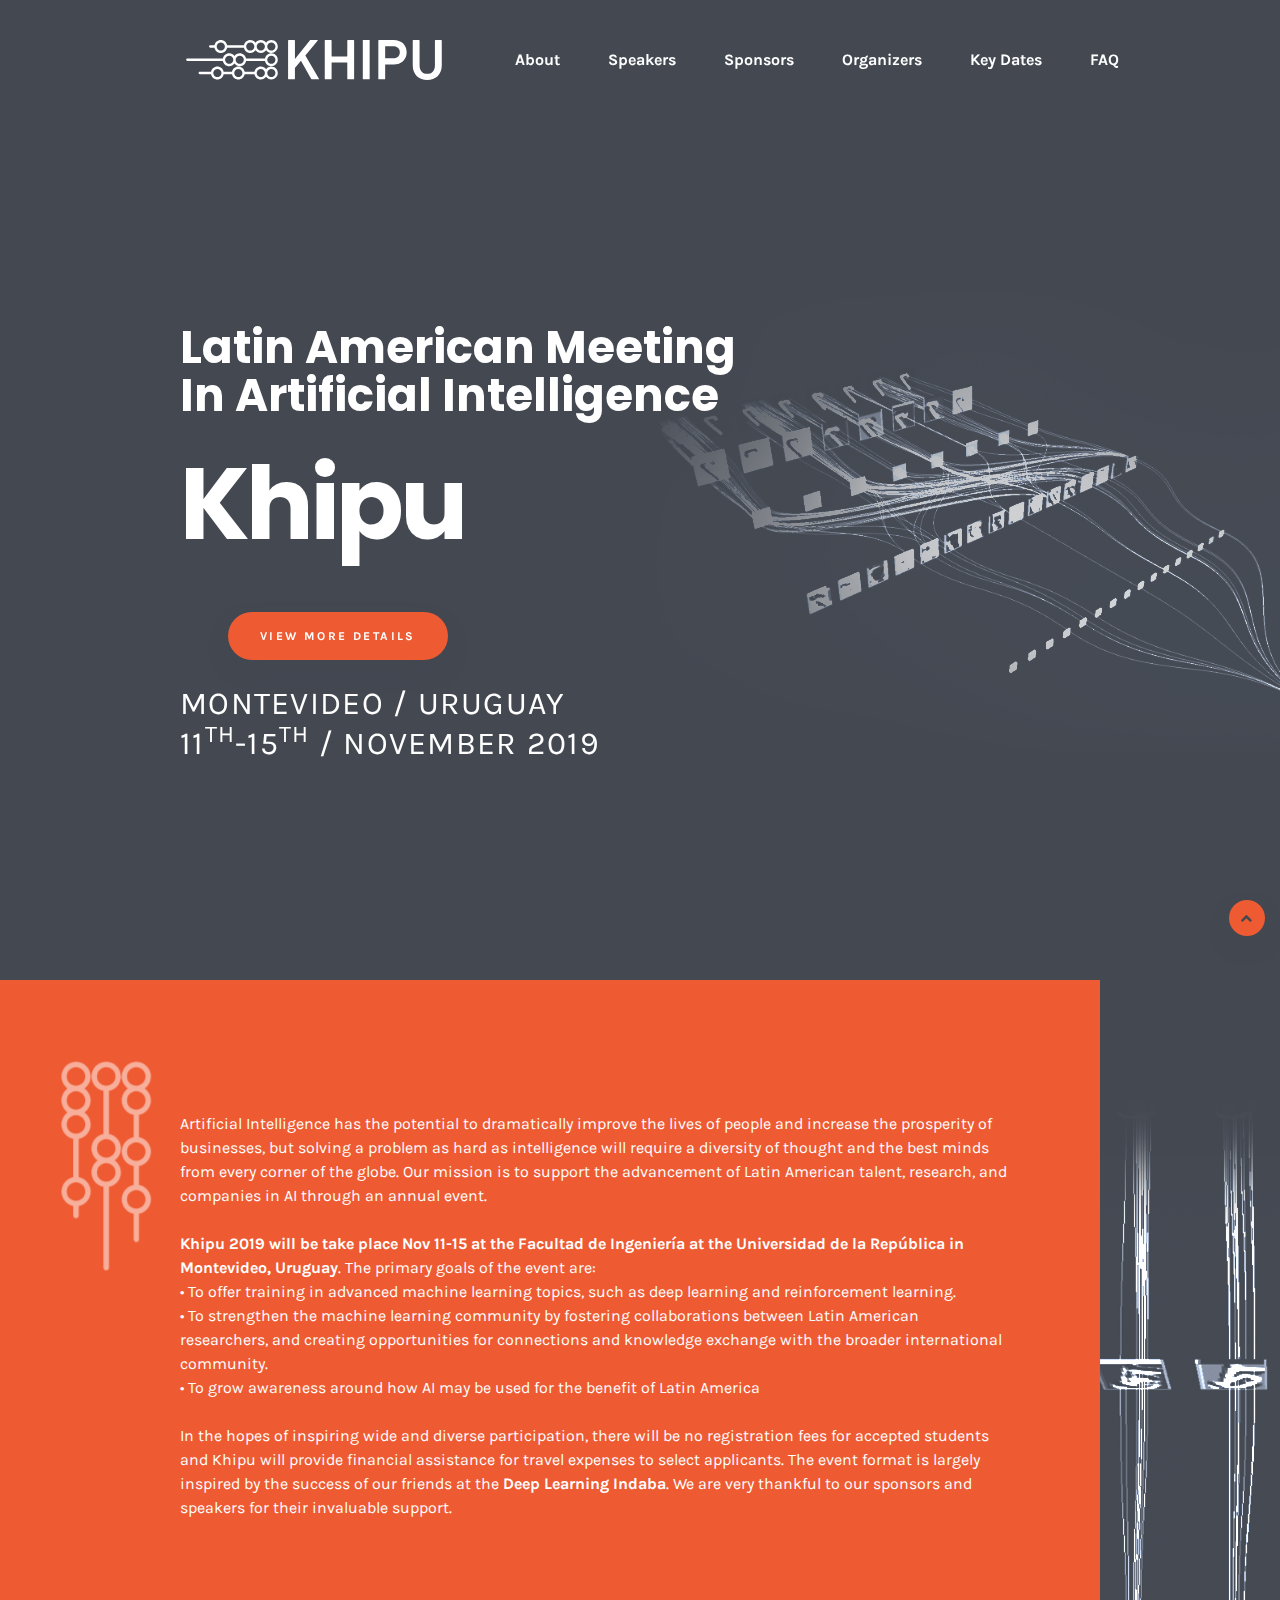
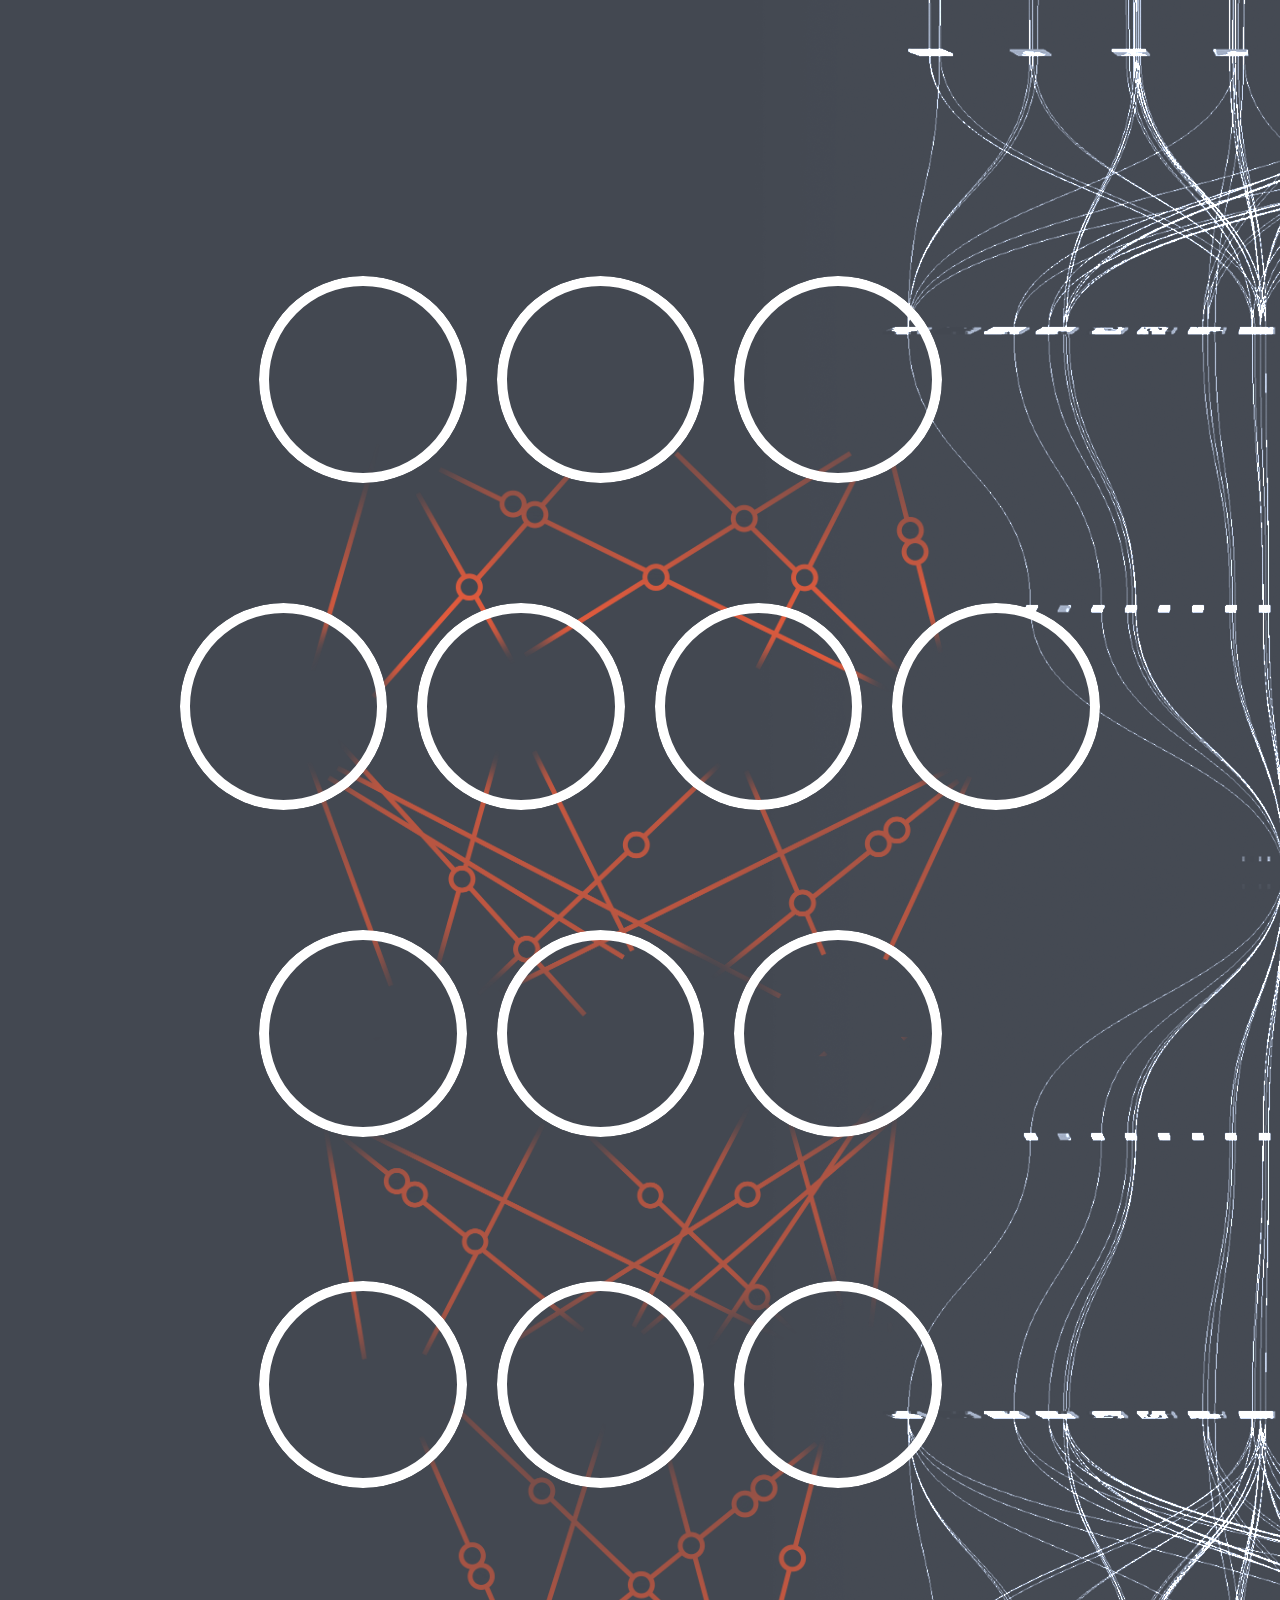
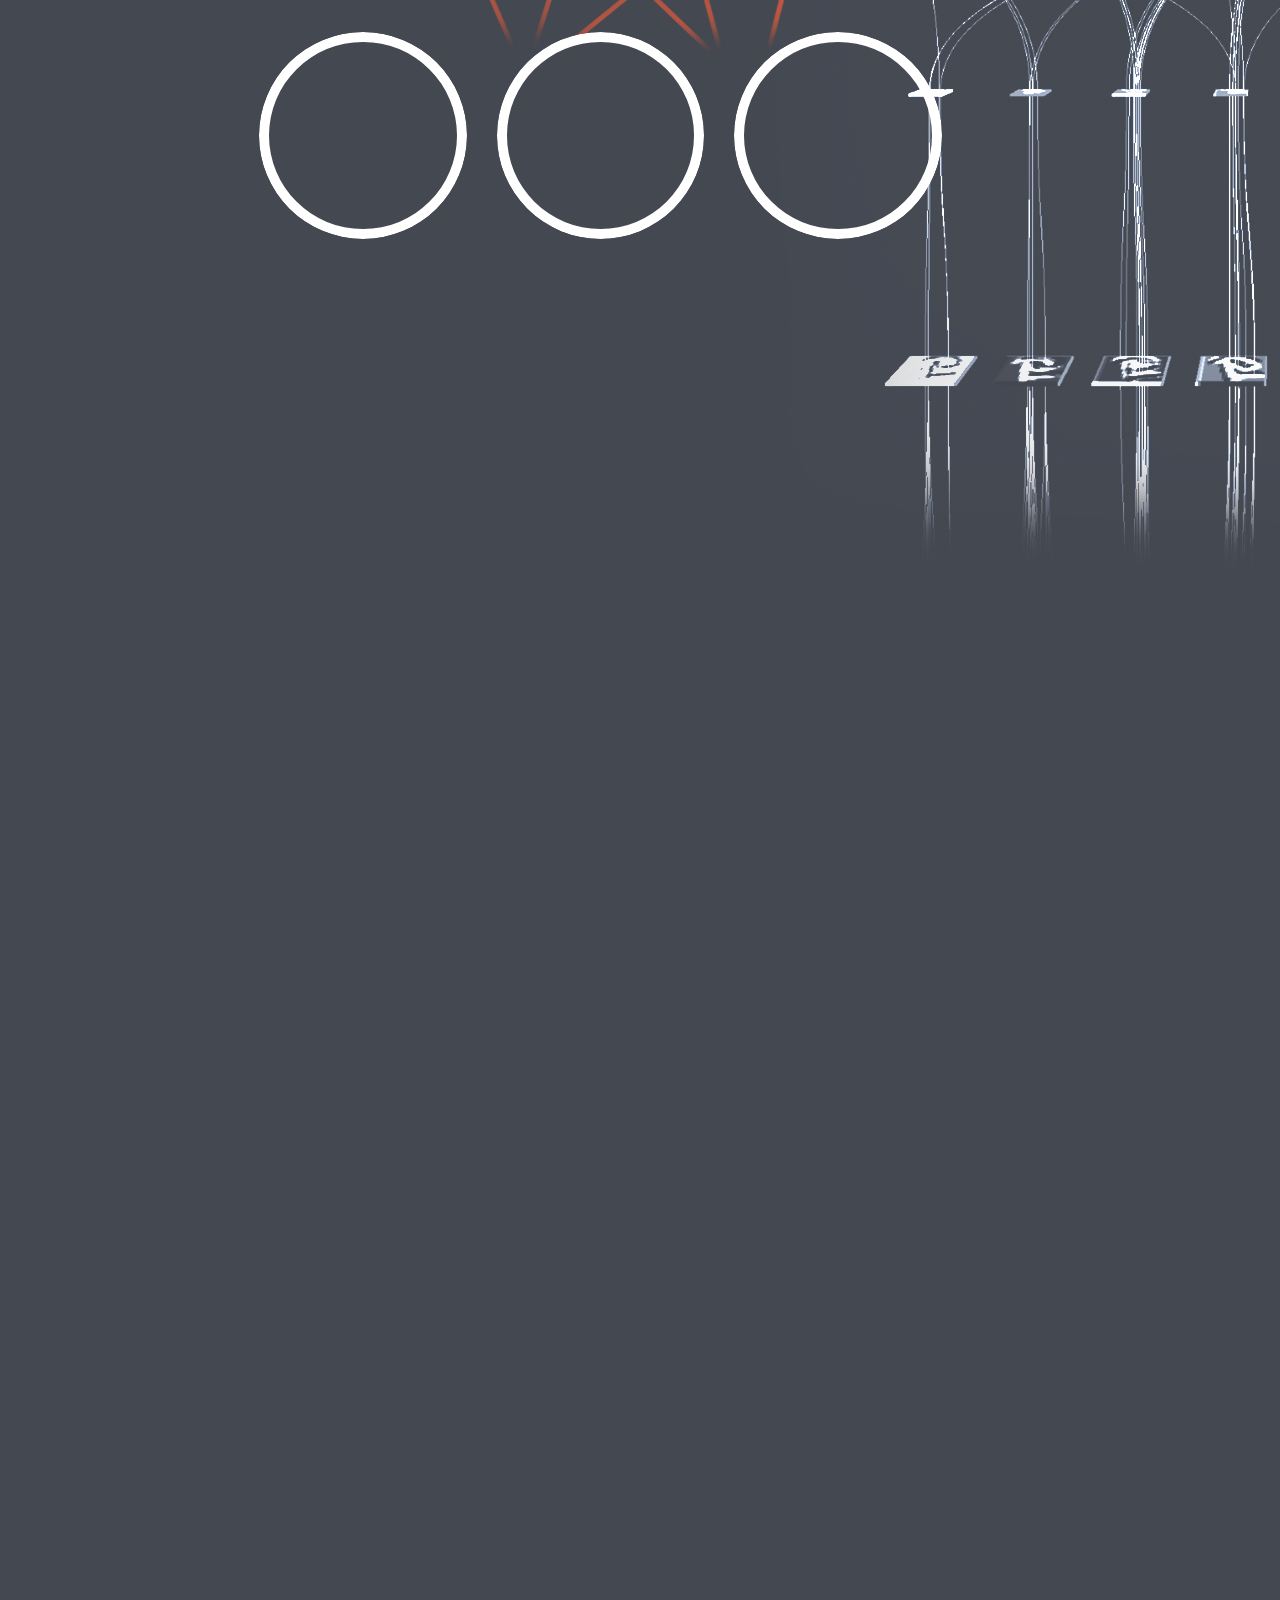
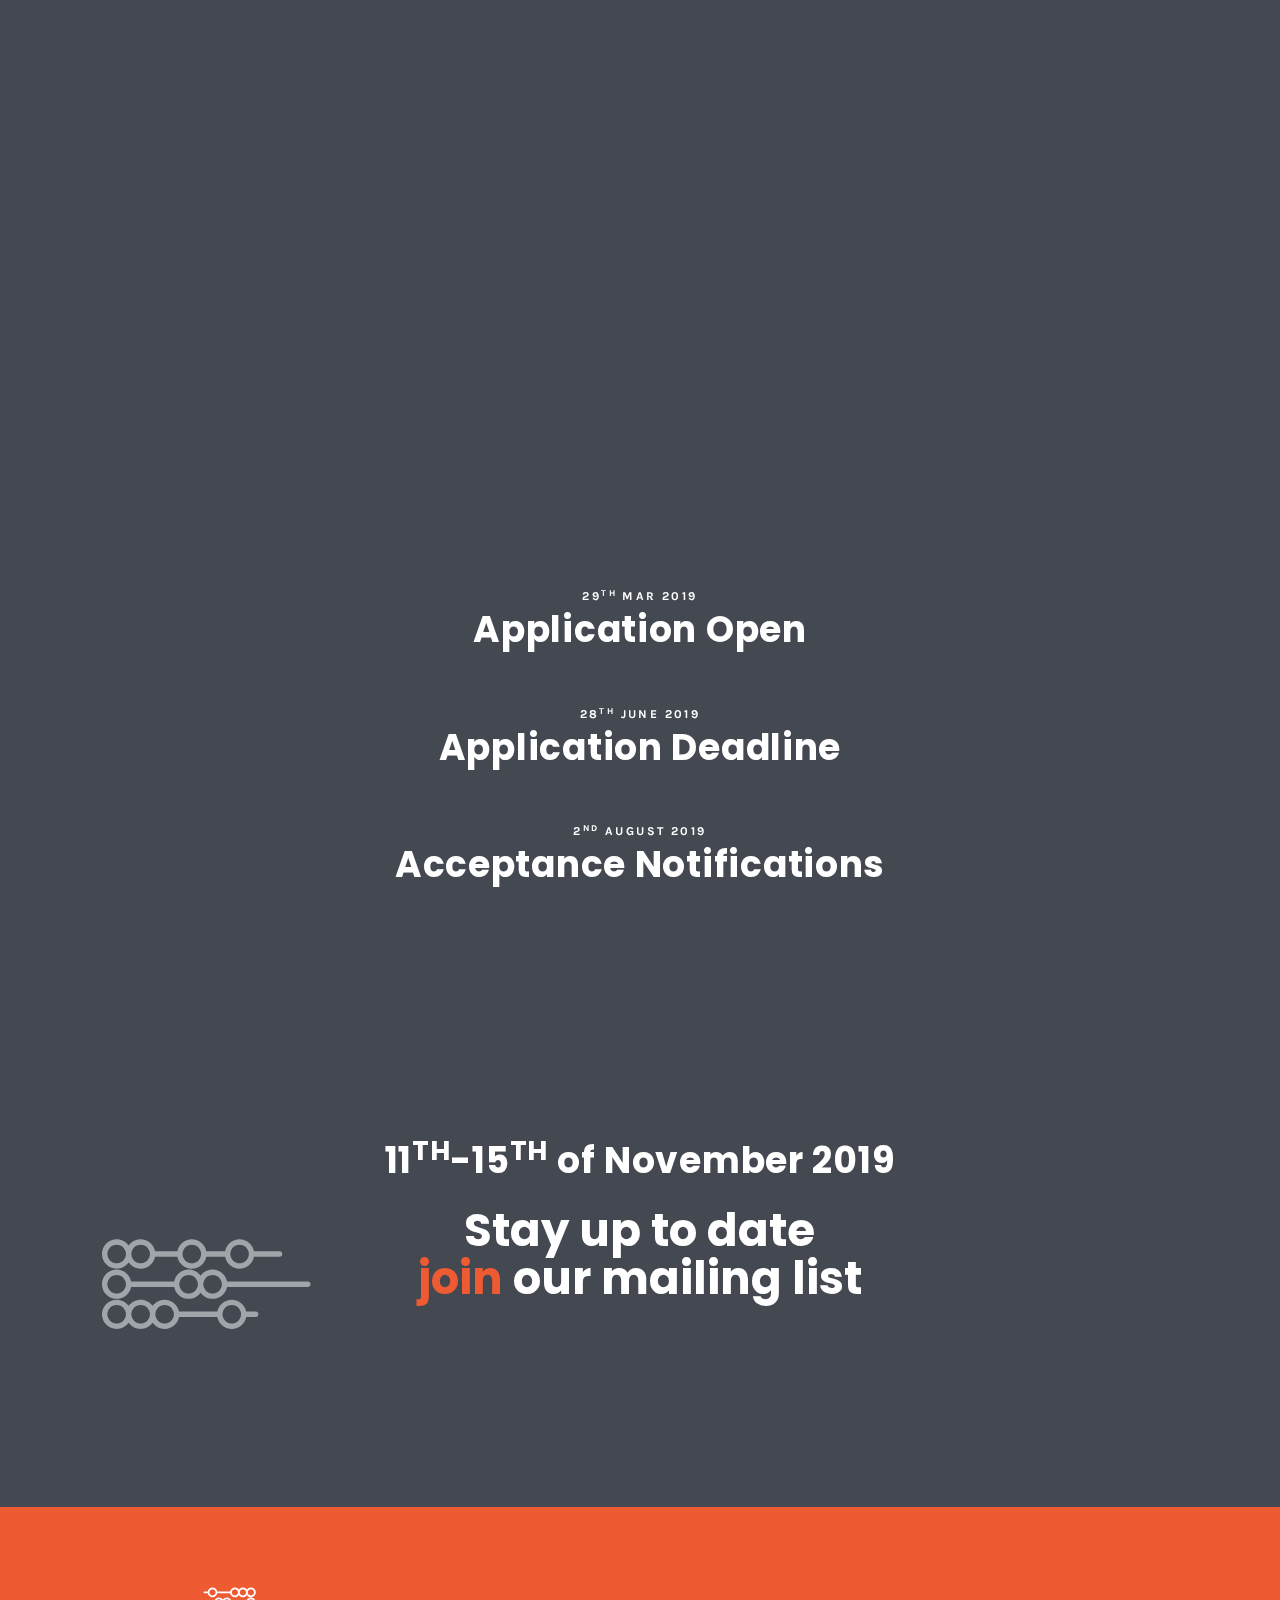
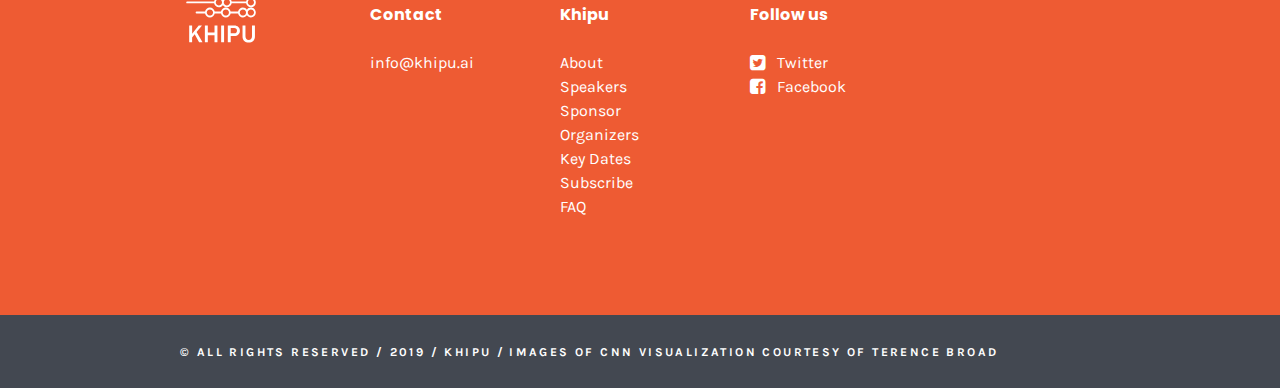
==== index.html @ 1e382f58 "Merge 24addba53f555575f56b4ade5339fb5eab3b4ddd into 84fdca6c24725a59bd1f685b99f9ff64162ccda0" ====
<!DOCTYPE html>
<!-- Khipu -->
<html class="no-js" lang="en-US">

<head>
  <meta charset="utf-8">
  <meta name="viewport" content="width=device-width, initial-scale=1">
  <link rel="profile" href="http://gmpg.org/xfn/11">
  <script>(function (html) { html.className = html.className.replace(/\bno-js\b/, 'js') })(document.documentElement)</script>
  <title>KHIPU | LATIN AMERICAN MEETING IN ARTIFICIAL INTELLIGENCE</title>
  <link rel="dns-prefetch" href="//fonts.googleapis.com">
  <link rel="dns-prefetch" href="//s.w.org">
  <link rel="icon" href="favicons/favicon.png" type="image/x-icon">
  <link rel="stylesheet" href="modal.css" type="text/css" media="all">
  <link rel="stylesheet" href="https://fonts.googleapis.com/css?family=Karla:400,700i,700|Poppins:700">
  <link rel="stylesheet" href="assets/css/font-awesome.css" type="text/css" media="all">
  <link rel="stylesheet" href="style.css" type="text/css" media="all">
  <link rel="stylesheet" href="scheme-neon.css" type="text/css" media="all">
  <link rel="stylesheet" href="style-custom.css?version=3" type="text/css" media="all">
</head>

<body class="home">
  <div class="site" id="page">
    <header class="site-header" id="masthead">
      <div class="site-header__wrap">
        <div class="container">
          <div class="row in-view">
            <div class="col-12 col-xl-10 offset-xl-1">
              <div class="site-header__elements">
                <div class="site-header__mobile hidden-lg-up">
                  <button class="site-header__mobile--trigger side-menu-trigger">
                    <i class="fa fa-bars" aria-hidden="true"></i>
                  </button>
                </div>
                <div class="site-header__branding">
                  <div class="site-branding">
                    <a href="index.html">
                      <img src="assets/media/logo-neon.svg" alt="" width="232" height="144">
                    </a>
                  </div>
                </div>
                <div class="site-header__nav hidden-md-down">
                  <div class="site-header__menu">
                    <nav class="main-navigation" aria-label="Site Menu" role="navigation">
                      <div class="menu-top-menu-container">
                        <ul class="menu" id="top-menu">
                          <li>
                            <a href="#widecard">About</a>
                          </li>
                          <li>
                            <a href="#speakers">Speakers</a>
                          </li>
                          <li>
                            <a href="#sponsors">Sponsors</a>
                          </li>
                          <li>
                            <a href="organizers.html">Organizers</a>
                          </li>
                          <li>
                            <a href="#schedule">Key Dates</a>
                          </li>
                          <li>
                            <a href="faq.html">FAQ</a>
                          </li>
                        </ul>
                      </div>
                    </nav>
                  </div>
                </div>

              </div>
            </div>
          </div>
        </div>
      </div>
    </header>
    <div class="site-content" id="content">
      <div class="content-area" id="primary">
        <main class="site-main" id="main">
          <section class="section section--first" id="home">
            <div class="paper paper--150 paper--patterns in-view" data-elements="PAPER_06">
              <script>
                var PAPER_06 = [
                {
                  type: 'raster',
                  src: 'assets/media/stock/shape--11.png',
                  rotate: 0,
                  mobile: {
                    x: 100,
                    y: -300,
                    scale: 0.3
                  },
                  desktop: {
                    x: 100,
                    y: -400,
                    scale: 0.4
                  }
                },
                {
                  type: 'raster',
                  src: 'assets/media/stock/shape--14.png',
                  rotate: 0,
                  mobile: {
                    x: -100,
                    y: -350,
                    scale: 0.1
                  },
                  desktop: {
                    x: -445,
                    y: -455,
                    scale: 0.15
                  }
                },
                {
                  type: 'raster',
                  src: 'assets/media/stock/shape--14.png',
                  rotate: 0,
                  mobile: {
                    x: 300,
                    y: -100,
                    scale: 0.3
                  },
                  desktop: {
                    x: 400,
                    y: 50,
                    scale: 0.4
                  }
                },
                {
                  type: 'raster',
                  src: 'assets/media/stock/shape--13.png',
                  rotate: 0,
                  mobile: {
                    x: -105,
                    y: -360,
                    scale: 0.2
                  },
                  desktop: {
                    x: -450,
                    y: -460,
                    scale: 0.3
                  }
                },
                {
                  type: 'raster',
                  src: 'assets/media/stock/shape--08.png',
                  rotate: 0,
                  mobile: {
                    x: 255,
                    y: -400,
                    scale: 0.3
                  },
                  desktop: {
                    x: 500,
                    y: -500,
                    scale: 0.4
                  }
                },
                {
                  type: 'raster',
                  src: 'assets/media/stock/shape--13.png',
                  rotate: 0,
                  mobile: {
                    x: 95,
                    y: -310,
                    scale: 0.3
                  },
                  desktop: {
                    x: 90,
                    y: -410,
                    scale: 0.4
                  }
                },
                {
                  type: 'raster',
                  src: 'assets/media/stock/shape--08.png',
                  rotate: 190,
                  mobile: {
                    x: 295,
                    y: -100,
                    scale: 0.15
                  },
                  desktop: {
                    x: 390,
                    y: 30,
                    scale: 0.2
                  }
                },
                {
                  type: 'raster',
                  src: 'assets/media/stock/shape--09.png',
                  rotate: 0,
                  mobile: {
                    x: -150,
                    y: 100,
                    scale: 0.1
                  },
                  desktop: {
                    x: -450,
                    y: 150,
                    scale: 0.15
                  }
                },
                {
                  type: 'raster',
                  src: 'assets/media/stock/shape--10.png',
                  rotate: 0,
                  mobile: {
                    x: -145,
                    y: 105,
                    scale: 0.3
                  },
                  desktop: {
                    x: -445,
                    y: 155,
                    scale: 0.4
                  }
                },
                {
                  type: 'raster',
                  src: 'assets/media/stock/shape--11.png',
                  rotate: 0,
                  mobile: {
                    x: -220,
                    y: -170,
                    scale: 0.2
                  },
                  desktop: {
                    x: -600,
                    y: -155,
                    scale: 0.25
                  }
                },
                {
                  type: 'raster',
                  src: 'assets/media/stock/shape--14.png',
                  rotate: 0,
                  mobile: {
                    x: 120,
                    y: 220,
                    scale: 0.15
                  },
                  desktop: {
                    x: 100,
                    y: 250,
                    scale: 0.2
                  }
                },
                {
                  type: 'raster',
                  src: 'assets/media/stock/shape--12.png',
                  rotate: 0,
                  mobile: {
                    x: -220,
                    y: -170,
                    scale: 0.35
                  },
                  desktop: {
                    x: -600,
                    y: -155,
                    scale: 0.4
                  }
                },
                {
                  type: 'raster',
                  src: 'assets/media/stock/shape--09.png',
                  rotate: 0,
                  mobile: {
                    x: -70,
                    y: 250,
                    scale: 0.2
                  },
                  desktop: {
                    x: -300,
                    y: 320,
                    scale: 0.25
                  }
                },
                {
                  type: 'raster',
                  src: 'assets/media/stock/shape--15.png',
                  rotate: 0,
                  mobile: {
                    x: 120,
                    y: 220,
                    scale: 0.35
                  },
                  desktop: {
                    x: 100,
                    y: 250,
                    scale: 0.4
                  }
                },
                {
                  type: 'raster',
                  src: 'assets/media/stock/shape--07.png',
                  blendMode: 'multiply',
                  rotate: 30,
                  mobile: {
                    x: -80,
                    y: 140,
                    scale: 0.3
                  },
                  desktop: {
                    x: -80,
                    y: 140,
                    scale: 0.3
                  }
                },
                {
                  type: 'raster',
                  src: 'assets/media/stock/shape--06.png',
                  blendMode: 'multiply',
                  rotate: 90,
                  mobile: {
                    x: -250,
                    y: -350,
                    scale: 0.3
                  },
                  desktop: {
                    x: -250,
                    y: -450,
                    scale: 0.3
                  }
                },
                {
                  type: 'raster',
                  src: 'assets/media/stock/shape--07.png',
                  blendMode: 'multiply',
                  rotate: 90,
                  mobile: {
                    x: -220,
                    y: -170,
                    scale: 0.4
                  },
                  desktop: {
                    x: 420,
                    y: -170,
                    scale: 0.4
                  }
                },
                {
                  type: 'raster',
                  src: 'assets/media/stock/shape--07.png',
                  blendMode: 'multiply',
                  rotate: 230,
                  mobile: {
                    x: -200,
                    y: -50,
                    scale: 0.4
                  },
                  desktop: {
                    x: -380,
                    y: 180,
                    scale: 0.4
                  }
                },
                {
                  type: 'raster',
                  src: 'assets/media/stock/shape--07.png',
                  blendMode: 'multiply',
                  rotate: 180,
                  mobile: {
                    x: -50,
                    y: -290,
                    scale: 0.3
                  },
                  desktop: {
                    x: -520,
                    y: -290,
                    scale: 0.3
                  }
                },
                {
                  type: 'raster',
                  src: 'assets/media/stock/shape--06.png',
                  blendMode: 'multiply',
                  rotate: 180,
                  mobile: {
                    x: 50,
                    y: -200,
                    scale: 0.4
                  },
                  desktop: {
                    x: 300,
                    y: -200,
                    scale: 0.4
                  }
                },
                {
                  type: 'raster',
                  src: 'assets/media/stock/shape--06.png',
                  blendMode: 'multiply',
                  rotate: 90,
                  mobile: {
                    x: 100,
                    y: -100,
                    scale: 0.3
                  },
                  desktop: {
                    x: 500,
                    y: -100,
                    scale: 0.3
                  }
                },
                {
                  type: 'raster',
                  src: 'assets/media/stock/shape--06.png',
                  blendMode: 'multiply',
                  rotate: 130,
                  mobile: {
                    x: -140,
                    y: -330,
                    scale: 0.3
                  },
                  desktop: {
                    x: -120,
                    y: -350,
                    scale: 0.4
                  }
                },
                {
                  type: 'raster',
                  src: 'assets/media/stock/shape--06.png',
                  blendMode: 'multiply',
                  rotate: -40,
                  mobile: {
                    x: 180,
                    y: -250,
                    scale: 0.4
                  },
                  desktop: {
                    x: 220,
                    y: -450,
                    scale: 0.5
                  }
                },
                {
                  type: 'raster',
                  src: 'assets/media/stock/shape--06.png',
                  blendMode: 'multiply',
                  rotate: 45,
                  mobile: {
                    x: -200,
                    y: 200,
                    scale: 0.4
                  },
                  desktop: {
                    x: -200,
                    y: 200,
                    scale: 0.4
                  }
                },
                {
                  type: 'raster',
                  src: 'assets/media/stock/shape--06.png',
                  blendMode: 'multiply',
                  rotate: 180,
                  mobile: {
                    x: 150,
                    y: 50,
                    scale: 0.3
                  },
                  desktop: {
                    x: 150,
                    y: 50,
                    scale: 0.3
                  }
                },
                ];
              </script>
              <!-- <canvas class="in-view__child in-view__child--fadein" data-paper-resize="true" data-paper-keepalive="true"></canvas> -->
            </div>
            <div class="container">
              <div class="row in-view">
                <div class="col-12 col-xl-10 offset-xl-1 text-center text-lg-left">
                  <h2 class="in-view__child in-view__child--fadein">
                    <span>Latin American Meeting</span>
                    <br>
                    <span>In Artificial Intelligence</span>
                    <br>
                    <span class="display-one">Khipu</span>
                  </h2>
                  <div class="section--first_cta padding-top padding-bottom hidden-md-down in-view__child in-view__child--fadein">
                    <p class="indent">
                      <a class=" btn btn--round" href="#widecard">View More Details</a>
                    </p>
                    <p><span class="color--body sub-head-2">MONTEVIDEO / URUGUAY <span>11<sup>TH</sup>-15<sup>TH</sup> / NOVEMBER 2019</span></span></p>
                  </div>
                  <div class="section--first_cta margin-top hidden-lg-up">
                    <a class=" btn btn--round" href="#widecard">
                      <i class="fa  fa-arrow-down"></i>
                    </a>
                  </div>
                </div>
              </div>
            </div>
          </section>

          <section class="section" id="widecard">
            <img src="assets/media/logo-white-2.svg" class="flying-logo">
            <div class="container">
              <div class="row in-view">
                <div class="col-12 col-xl-10 offset-xl-1">
                  <div class="reveal reveal--left reveal--darken reveal--secondary">
                    <h3 class="in-view__child in-view__child--fadein">The best of AI for Latin America</h3>
                    <div class="reveal__copy">
                      <p> Artificial Intelligence has the potential to dramatically improve the lives of people and increase the prosperity of businesses, but solving a problem as hard as intelligence will require a diversity of thought and the best minds from every corner of the globe. Our mission is to support the advancement of Latin American talent, research, and companies in AI through an annual event.
                      </p>
                      <p>

                        <strong>Khipu 2019 will be take place Nov 11-15 at the Facultad de Ingeniería at the Universidad de la República in Montevideo, Uruguay</strong>. The primary goals of the event are:
                        <br>
                        • To offer training in advanced machine learning topics, such as deep learning and reinforcement learning.
                        <br>
                        • To strengthen the machine learning community by fostering collaborations between Latin American researchers, and creating opportunities for connections and knowledge exchange with the broader international community.
                        <br>
                        • To grow awareness around how AI may be used for the benefit of Latin America
                      </p>
                      <p>
                        In the hopes of inspiring wide and diverse participation, there will be no registration fees for accepted students and Khipu will provide financial assistance for travel expenses to select applicants. The event format is largely inspired by the success of our friends at the <strong><a class="hover-lowlight" href="http://www.deeplearningindaba.com/" target="_blank">Deep Learning Indaba</a></strong>. We are very thankful to our sponsors and speakers for their invaluable support.
                      </p>      
                    </div>
                  </div>
                </div>
              </div>
            </div>
          </section>
          <section class="section" id="speakers">
            <div class="container">
              <div class="row">
                <div class="col-12 col-xl-10 offset-xl-1 lines-bg">
                  <div class="in-view margin-bottom padding-bottom text-center">
                    <h2 class="margin-top-0 in-view__child in-view__child--fadein"><span class="color--primary">Confirmed Speakers</span></h2>
                  </div>
                  <div class="row">
                    <div class="col-12 col-lg-3 offset-lg-1">
                      <a href="#yoshuaBengioModal">
                        <div class="speaker-neat">
                          <div class="speaker-neat__image poster in-view">
                            <figure><img class="lazyload--el lazyload in-view__child" src="[data-uri]" data-src="assets/media/stock/team-1.jpg?1" alt="" width="445" height="600">
                              <div class="poster--cover in-view in-view__child"></div>
                            </figure>
                          </div>
                          <div class="speaker-neat__copy in-view">
                            <h5 class="in-view__child in-view__child--fadein">Yoshua Bengio</h5>
                            <p class="in-view__child in-view__child--fadein">MILA</p>
                          </div>
                        </div>
                      </a>
                    </div>
                    <div class="col-12 col-lg-3">
                      <a href="#jeffDeanModal">
                        <div class="speaker-neat">
                          <div class="speaker-neat__image poster in-view">
                            <figure><img class="lazyload--el lazyload in-view__child" src="[data-uri]" data-src="assets/media/stock/team-2.jpg?1" alt="" width="445" height="600">
                              <div class="poster--cover in-view in-view__child"></div>
                            </figure>
                          </div>
                          <div class="speaker-neat__copy in-view">
                            <h5 class="in-view__child in-view__child--fadein">Jeff Dean</h5>
                            <p class="in-view__child in-view__child--fadein">Google AI</p>
                          </div>
                        </div>
                      </a>
                    </div>
                    <div class="col-12 col-lg-3">
                      <a href="#nandoDeFreitasModal">
                        <div class="speaker-neat">
                          <div class="speaker-neat__image poster in-view">
                            <figure><img class="lazyload--el lazyload in-view__child" src="[data-uri]" data-src="assets/media/stock/team-3.jpg?1" alt="" width="445" height="600">
                              <div class="poster--cover in-view in-view__child"></div>
                            </figure>
                          </div>
                          <div class="speaker-neat__copy in-view">
                            <h5 class="in-view__child in-view__child--fadein">Nando De Freitas</h5>
                            <p class="in-view__child in-view__child--fadein">DeepMind</p>

                          </div>
                        </div>
                      </a>
                    </div>
                    <div class="col-12 col-lg-3">
                      <a href="#luciaSpeciaModal">
                        <div class="speaker-neat">
                          <div class="speaker-neat__image poster in-view">
                            <figure><img class="lazyload--el lazyload in-view__child" src="[data-uri]" data-src="assets/media/stock/team-4.jpg?1" alt="" width="445" height="600">
                              <div class="poster--cover in-view in-view__child"></div>
                            </figure>
                          </div>
                          <div class="speaker-neat__copy in-view">
                            <h5 class="in-view__child in-view__child--fadein">Lucia Specia</h5>
                            <p class="in-view__child in-view__child--fadein">Imperial College London</p>
                          </div>
                        </div>
                      </a>
                    </div>
                    <div class="col-12 col-lg-3">
                      <a href="#oriolVinyalsModal">
                        <div class="speaker-neat">
                          <div class="speaker-neat__image poster in-view">
                            <figure><img class="lazyload--el lazyload in-view__child" src="[data-uri]" data-src="assets/media/stock/team-5.jpg?1" alt="" width="445" height="600">
                              <div class="poster--cover in-view in-view__child"></div>
                            </figure>
                          </div>
                          <div class="speaker-neat__copy in-view">
                            <h5 class="in-view__child in-view__child--fadein">Oriol Vinyals</h5>
                            <p class="in-view__child in-view__child--fadein">DeepMind</p>
                          </div>
                        </div>
                      </a>
                    </div>
                    <div class="col-12 col-lg-3">
                      <a href="#chelseaFinnModal">
                        <div class="speaker-neat">
                          <div class="speaker-neat__image poster in-view">
                            <figure><img class="lazyload--el lazyload in-view__child" src="[data-uri]" data-src="assets/media/stock/team-6.jpg?1" alt="" width="445" height="600">
                              <div class="poster--cover in-view in-view__child"></div>
                            </figure>
                          </div>
                          <div class="speaker-neat__copy in-view">
                            <h5 class="in-view__child in-view__child--fadein">Chelsea Finn</h5>
                            <p class="in-view__child in-view__child--fadein">Google AI / Stanford</p>
                          </div>
                        </div>
                      </a>
                    </div>
                    <div class="col-12 col-lg-3">
                      <a href="#kyunghyunChoModal">
                        <div class="speaker-neat">
                          <div class="speaker-neat__image poster in-view">
                            <figure><img class="lazyload--el lazyload in-view__child" src="[data-uri]" data-src="assets/media/stock/team-7.jpg?1" alt="" width="445" height="600">
                              <div class="poster--cover in-view in-view__child"></div>
                            </figure>
                          </div>
                          <div class="speaker-neat__copy in-view">
                            <h5 class="in-view__child in-view__child--fadein">Kyunghyun Cho</h5>
                            <p class="in-view__child in-view__child--fadein">New York University</p>
                          </div>
                        </div>
                      </a>
                    </div>
                    <div class="col-12 col-lg-3 offset-lg-1">
                      <a href="#lucianaFerrerModal">
                        <div class="speaker-neat">
                          <div class="speaker-neat__image poster in-view">
                            <figure><img class="lazyload--el lazyload in-view__child" src="[data-uri]" data-src="assets/media/stock/team-8.jpg?1" alt="" width="445" height="600">
                              <div class="poster--cover in-view in-view__child"></div>
                            </figure>
                          </div>
                          <div class="speaker-neat__copy in-view">
                            <h5 class="in-view__child in-view__child--fadein">Luciana Ferrer</h5>
                            <p class="in-view__child in-view__child--fadein">Universidad de Buenos Aires / CONICET</p>
                          </div>
                        </div>
                      </a>
                    </div>
                    <div class="col-12 col-lg-3">
                      <a href="#soumithChintalaModal">
                        <div class="speaker-neat">
                          <div class="speaker-neat__image poster in-view">
                            <figure><img class="lazyload--el lazyload in-view__child" src="[data-uri]" data-src="assets/media/stock/team-9.jpg?1" alt="" width="445" height="600">
                              <div class="poster--cover in-view in-view__child"></div>
                            </figure>
                          </div>
                          <div class="speaker-neat__copy in-view">
                            <h5 class="in-view__child in-view__child--fadein">Soumith Chintala</h5>
                            <p class="in-view__child in-view__child--fadein">Facebook AI Research</p>
                          </div>
                        </div>
                      </a>
                    </div>
                    <div class="col-12 col-lg-3">
                      <a href="#davidLopez-PazModal">
                        <div class="speaker-neat">
                          <div class="speaker-neat__image poster in-view">
                            <figure><img class="lazyload--el lazyload in-view__child" src="[data-uri]" data-src="assets/media/stock/team-10.jpg?1" alt="" width="445" height="600">
                              <div class="poster--cover in-view in-view__child"></div>
                            </figure>
                          </div>
                          <div class="speaker-neat__copy in-view">
                            <h5 class="in-view__child in-view__child--fadein">David Lopez-Paz</h5>
                            <p class="in-view__child in-view__child--fadein">Facebook AI Research</p>
                          </div>
                        </div>
                      </a>
                    </div>
                    <div class="col-12 col-lg-3 offset-lg-1">
                      <a href="#danielleBelgraveModal">
                        <div class="speaker-neat">
                          <div class="speaker-neat__image poster in-view">
                            <figure><img class="lazyload--el lazyload in-view__child" src="[data-uri]" data-src="assets/media/stock/team-11.jpg?1" alt="" width="445" height="600">
                              <div class="poster--cover in-view in-view__child"></div>
                            </figure>
                          </div>
                          <div class="speaker-neat__copy in-view">
                            <h5 class="in-view__child in-view__child--fadein">Danielle Belgrave</h5>
                            <p class="in-view__child in-view__child--fadein">Microsoft Research<br>/ Imperial College London</p>
                          </div>
                        </div>
                      </a>
                    </div>
                    <div class="col-12 col-lg-3">
                      <a href="#biancaZadroznyModal">
                        <div class="speaker-neat">
                          <div class="speaker-neat__image poster in-view">
                            <figure><img class="lazyload--el lazyload in-view__child" src="[data-uri]" data-src="assets/media/stock/team-12.jpg?1" alt="" width="445" height="600">
                              <div class="poster--cover in-view in-view__child"></div>
                            </figure>
                          </div>
                          <div class="speaker-neat__copy in-view">
                            <h5 class="in-view__child in-view__child--fadein">Bianca Zadrozny</h5>
                            <p class="in-view__child in-view__child--fadein">IBM Research, Brazil</p>
                          </div>
                        </div>
                      </a>
                    </div>
                    <div class="col-12 col-lg-3">
                      <a href="#guillermoSapiroModal">
                        <div class="speaker-neat">
                          <div class="speaker-neat__image poster in-view">
                            <figure><img class="lazyload--el lazyload in-view__child" src="[data-uri]" data-src="assets/media/stock/team-13.jpg?1" alt="" width="445" height="600">
                              <div class="poster--cover in-view in-view__child"></div>
                            </figure>
                          </div>
                          <div class="speaker-neat__copy in-view">
                            <h5 class="in-view__child in-view__child--fadein">Guillermo Sapiro</h5>
                            <p class="in-view__child in-view__child--fadein">Duke University</p>
                          </div>
                        </div>
                      </a>
                    </div>
                    <div class="col-12 col-lg-3 offset-lg-1">
                       <a href="#reneVidalModal">
                        <div class="speaker-neat">
                          <div class="speaker-neat__image poster in-view">
                            <figure><img class="lazyload--el lazyload in-view__child" src="[data-uri]" data-src="assets/media/stock/team-14.jpg?1" alt="" width="445" height="600">
                              <div class="poster--cover in-view in-view__child"></div>
                            </figure>
                          </div>
                          <div class="speaker-neat__copy in-view">
                            <h5 class="in-view__child in-view__child--fadein">René Vidal</h5>
                            <p class="in-view__child in-view__child--fadein">John Hopkins University</p>
                          </div>
                        </div>
                      </a>
                    </div>
                    <div class="col-12 col-lg-3">
                      <a href="#enzoFerranteModal">
                        <div class="speaker-neat">
                          <div class="speaker-neat__image poster in-view">
                            <figure><img class="lazyload--el lazyload in-view__child" src="[data-uri]" data-src="assets/media/stock/team-15.jpg?1" alt="" width="445" height="600">
                              <div class="poster--cover in-view in-view__child"></div>
                            </figure>
                          </div>
                          <div class="speaker-neat__copy in-view">
                            <h5 class="in-view__child in-view__child--fadein">Enzo Ferrante</h5>
                            <p class="in-view__child in-view__child--fadein">Universidad Nacional del<br> Litoral / CONICET</p>
                          </div>
                        </div>
                      </a>
                    </div>
                    <div class="col-12 col-lg-3">
                      <a href="#martinAbadiModal">
                        <div class="speaker-neat">
                          <div class="speaker-neat__image poster in-view">
                            <figure><img class="lazyload--el lazyload in-view__child" src="[data-uri]" data-src="assets/media/stock/team-16.jpg?1" alt="" width="445" height="600">
                              <div class="poster--cover in-view in-view__child"></div>
                            </figure>
                          </div>
                          <div class="speaker-neat__copy in-view">
                            <h5 class="in-view__child in-view__child--fadein">Martín Abadi</h5>
                            <p class="in-view__child in-view__child--fadein">Google Research</p>
                          </div>
                        </div>
                      </a>
                    </div>
                  </div>
                  <div class="in-view margin-bottom padding-bottom text-center">
                    <h6 class="in-view__child in-view__child--fadein sub-head"><span>… and more to be announced soon</span></h6>
                  </div>
                </div>
              </div>
            </div>
          </section>
          <section class="section" id="sponsors">
            <div class="container in-view">
              <div class="row">
                <div class="col-12 col-xl-10 offset-xl-1">
                  <h3 class="in-view__child in-view__child--fadein">Sponsors</h3>
                </div>
              </div>
            </div>
            <div class="container in-view platinum">
              <div class="row padding-top margin-top">
                <div class="col-12 col-xl-10 offset-xl-1">
                  <h3 class="in-view__child in-view__child--fadein" style="font-size:180%"><span class="color--secondary">Platinum Sponsors</span></h3>
                </div>
              </div>
              <div class="row">
                <div class="s-l-row">
                  <div class="in-view__child in-view__child--fadein">
                    <div class="s-l">
                    <figure>
                      <a href="https://www.fing.edu.uy/">
                    <img class="lazyload--el lazyload" src="assets/media/stock/placeholder-logo-fing.png" alt="" width="160" style="height:120px;">
                      </a>
                    </figure>
                  </div>
                </div>
                  <div class="in-view__child in-view__child--fadein">
                    <div class="s-l">
                      <figure>
                        <a href="https://ai.google/">
                         <img class="lazyload--el lazyload" src="assets/media/stock/placeholder-logo-google.png" alt="" width="260">
                       </a>
                     </figure>
                   </div>
                 </div>
                 <div class="in-view__child in-view__child--fadein">
                  <div class="s-l">
                    <figure>
                      <a href="https://www.deepmind.com/">
                       <img class="lazyload--el lazyload" src="assets/media/stock/placeholder-logo-deepmind.png" alt="" width="320">
                     </a>
                   </figure>
                 </div>
               </div>
               <div class="in-view__child in-view__child--fadein">
                 <div class="s-l">
                  <figure>
                    <a href="https://www.antel.com.uy//">
                     <img class="lazyload--el lazyload" src="assets/media/stock/placeholder-logo-antel-v2.png" alt="" width="250" style="padding-top:5px; height:100px;">
                   </a>
                 </figure>
               </div>
             </div>
           </div>
         </div>
       </div>
       <div class="container in-view gold">
        <div class="row padding-top margin-top">
          <div class="col-12 col-xl-10 offset-xl-1">
            <h3 class="in-view__child in-view__child--fadein" style="font-size:180%"><span class="color--secondary">Gold Sponsors</span></h3>
          </div>
        </div>
        <div class="row">
          <div class="s-l-row">
            <div class="in-view__child in-view__child--fadein">
              <div class="s-l">
                <figure>
                  <a href="https://tryolabs.com/">
                   <img class="lazyload--el lazyload" src="assets/media/stock/placeholder-tirolabs.png" width="250">
                 </a>
               </figure>
             </div>
           </div>
           <div class="in-view__child in-view__child--fadein">
            <div class="s-l">
              <figure>
                <a href="https://www.asapp.com/">
                 <img class="lazyload--el lazyload" src="assets/media/stock/placeholder-logo-asapp.png" width="230" style="padding-bottom:15px;">
               </a>
             </figure>
           </div>
         </div>
         <div class="in-view__child in-view__child--fadein">
               <div class="s-l">
                <figure>
                  <a href="https://www.apple.com/">
                   <img class="lazyload--el lazyload filter-white" src="assets/media/stock/apple-logo.png" alt="" style="height:115px; padding-bottom:5px;">
                 </a>
               </figure>
             </div>
           </div>
           <div class="in-view__child in-view__child--fadein">
               <div class="s-l">
                <figure>
                  <a href="https://www.globant.com/">
                   <img class="lazyload--el lazyload filter-white" src="assets/media/stock/Globant-DarkBG-White.svg" alt="" style="height:100px; transform: translateY(10px);">
                 </a>
               </figure>
             </div>
           </div>
       </div>
     </div>
   </div>
   <div class="container in-view bronze">
    <div class="row padding-top margin-top">
      <div class="col-12 col-xl-10 offset-xl-1">
        <h3 class="in-view__child in-view__child--fadein" style="font-size:180%"><span class="color--secondary">Bronze Sponsors</span></h3>
      </div>
    </div>
    <div class="row">
      <div class="s-l-row">
        <div class="in-view__child in-view__child--fadein">
          <div class="s-l">
            <figure>
              <a href="https://www.quanam.com/">
               <img class="lazyload--el lazyload" src="assets/media/stock/placeholder-quanamm.png" width="80">
             </a>
           </figure>
         </div>
       </div>
       <div class="in-view__child in-view__child--fadein">
        <div class="s-l">
          <figure>
            <a href="https://www.dsensetechnologies.com/">
             <img class="lazyload--el lazyload" src="assets/media/stock/placeholder-logo-dsense.png" width="95">
           </a>
         </figure>
       </div>
     </div>
     <div class="in-view__child in-view__child--fadein">
        <div class="s-l">
          <figure>
            <a href="https://www.idatha.com">
             <img class="lazyload--el lazyload" src="assets/media/stock/placeholder-logo-idatha.png" width="160" style="padding-top:10px;padding-bottom:10px;height:60px;">
           </a>
          </figure>
        </div>
     </div>
     <div class="in-view__child in-view__child--fadein">
      <div class="s-l">
        <figure>
          <a href="https://www.miem.gub.uy/">
           <img class="lazyload--el lazyload" src="assets/media/stock/placeholder-logo-miem.png" width="200">
         </a>
       </figure>
     </div>
    </div>
    <div class="in-view__child in-view__child--fadein">
      <div class="s-l">
        <figure>
          <a href="https://adme.com.uy/">
           <img class="lazyload--el lazyload" src="assets/media/stock/placeholder-logo-adme.png" width="120" style="height:70px;">
         </a>
       </figure>
     </div>
    </div>
    <div class="in-view__child in-view__child--fadein">
      <div class="s-l">
        <figure>
          <a href="https://www.ceibal.edu.uy/">
           <img class="lazyload--el lazyload" src="assets/media/stock/placeholder-logo-ceibal.png" width="130">
         </a>
       </figure>
     </div>
    </div>
    <div class="in-view__child in-view__child--fadein">
      <div class="s-l">
        <figure>
          <a href="https://www.agesic.gub.uy/">
           <img class="lazyload--el lazyload" src="assets/media/stock/placeholder-logo-agesic.png" width="200" style="height:60px;">
           </a>
         </figure>
       </div>
    </div>
  </div>
 </div>
</div>
<div class="container in-view strategic-partners">
  <div class="row padding-top margin-top">
    <div class="col-12 col-xl-10 offset-xl-1">
      <h3 class="in-view__child in-view__child--fadein" style="font-size:180%"><span class="color--secondary">Strategic Partners</span></h3>
    </div>
  </div>
  <div class="row">
    <div class="s-l-row">
      <div class="in-view__child in-view__child--fadein">
        <div class="s-l">
          <figure>
            <a href="https://www.fing.edu.uy/">
              <img class="lazyload--el lazyload filter-white" src="assets/media/stock/universidad-de-la-republica-logo.png" alt="" width="160">
            </a>
          </figure>
        </div>
      </div>
      <div class="in-view__child in-view__child--fadein">
        <div class="s-l">
          <figure>
            <a href="https://cloud.google.com/">
              <img class="lazyload--el lazyload filter-white" src="assets/media/stock/google-cloud-logo-2.png" alt="" width="160">
            </a>
          </figure>
        </div>
      </div>
    </div>
  </div>
</div>
</div>
</div>
</section>

<!-- BACKUP mmmmmmmmmmmmmmmmmmmmmmmmmmmmmmmmmmmm -->

<!--   <section class="section" id="sponsors"> -->
  <!--   <div class="container in-view"> -->
    <!--     <div class="row"> -->
      <!--       <div class="col-12 col-xl-10 offset-xl-1"> -->
        <!--         <h3 class="in-view__child in-view__child--fadein">Sponsors</h3> -->
        <!--       </div> -->
        <!--     </div> -->
        <!--     <div class="row padding-top margin-top"> -->
          <!--       <div class="col-4 col-sm-2 in-view__child in-view__child--fadein"> -->
            <!--         <div class="company"> -->
              <!--           <h6 class="in-view__child in-view__child--fadein sub-head"><span class="color--secondary">Platinum Sponsors</span></h6> -->
              <!--           <figure> -->
               <!-- 		<a href="https://www.fing.edu.uy/"> -->
                <!--             <img class="lazyload--el lazyload" src="assets/media/stock/placeholder-logo-fing.png" alt="" width="160" height="168"> -->
                <!-- 		</a> -->
                <!--           </figure> -->
                <!--         </div> -->
                <!--       </div> -->
                <!--       <div class="col-4 col-sm-2 in-view__child in-view__child--fadein"> -->
                  <!--         <div class="company"> -->
                    <!--           <h6 class="in-view__child in-view__child--fadein sub-head"><span class="color--secondary">Diamond TIER</span></h6> -->
                    <!--           <figure> -->
                     <!-- 		<a href="https://www.fing.edu.uy/"> -->
                      <!--             <img class="lazyload--el lazyload" src="assets/media/stock/placeholder-logo-google.png" alt="" width="160" height="168"> -->
                      <!-- 		</a> -->
                      <!--           </figure> -->
                      <!--         </div> -->
                      <!--       </div> -->
                      <!--       <div class="col-4 col-sm-2 offset-xl-1 in-view__child in-view__child--fadein"> -->
                        <!--         <div class="company"> -->
                          <!--           <h6 class="in-view__child in-view__child--fadein sub-head"><span class="color--secondary">Gold Sponsors</span></h6> -->
                          <!--           <figure> -->
                           <!-- 		<a href="https://tryolabs.com/"> -->
                            <!--             <img class="lazyload--el lazyload"src="assets/media/stock/placeholder-tirolabs.png"> -->
                            <!-- 		</a> -->
                            <!--           </figure> -->
                            <!--         </div> -->
                            <!--       </div> -->
                            <!--     </div> -->
                            <!--   </div> -->
                            <!-- </section> -->

                            <!-- mmmmmmmmmmmmmmmmmmmmmmmmmmmmmmmmmmmm -->

                            <section class="section" id="schedule">
                              <div class="container">
                                <div class="row">
                                  <div class="col-12 col-xl-10 offset-xl-1 text-center">
                                    <div class="blog-list__post">
                                      <span class="blog-list__info sub-head">29<sup>th</sup> mar 2019</span>
                                      <h5 class="blog-list__title">
                                        <a href="https://docs.google.com/forms/d/e/1FAIpQLSdxt5aic7uJIULOpCWcmNmUVkQvKku13m44o5749lKpSQ3eYQ/viewform?usp=sf_link">Application Open</a>
                                      </h5>
                                    </div>
                                    <div class="col-12 col-xl-10 offset-xl-1 text-center">
                                    </div>
                                    <div class="blog-list__post">
                                      <span class="blog-list__info sub-head">28<sup>th</sup> june 2019</span>
                                      <h5 class="blog-list__title">
                                        Application Deadline
                                      </h5>
                                    </div>
                                  </div>
                                  <div class="col-12 col-xl-10 offset-xl-1 text-center">
                                    <div class="blog-list__post">
                                      <span class="blog-list__info sub-head">2<sup>nd</sup> august 2019</span>
                                      <h5 class="blog-list__title">
                                        Acceptance Notifications
                                      </h5>
                                    </div>
                                  </div>
                                </div>
                              </div>
                            </section>
                            <section class="section" id="registration">
                              <img src="assets/media/logo-white-2.svg" class="flying-logo flying-logo-2">
                              <div class="container">
                                <div class="row">
                                  <div class="col-12 col-xl-10 offset-xl-1 text-center">
                                    <h5>
                                      <span>11<sup>TH</sup>-15<sup>TH</sup> of November 2019</span>
                                    </h5>
                                    <h2 class="margin-top">
                                      <span>Stay up to date
                                        <br class="hidden-sm-down">
                                        <span class="color--secondary">join</span> our mailing list</span>
                                      </h2>
                                      <p class="padding-top margin-top in-view" data-offset="90%">
                                        <span class="d-inline-block in-view__child in-view__child--scalein">
                                          <a class="btn btn--primary" href="https://docs.google.com/forms/d/e/1FAIpQLSf4VqZiaQaI3CBYOzcaXRuiDYUBytXnzuq_R11b-PFW0X-g_Q/viewform?fbzx=7697708398186686000">Subscribe</a>
                                        </span>
                                      </p>
                                    </div>
                                  </div>
                                </div>
                              </section>
                            </main>
                          </div>
                        </div>
                        <footer class="site-footer" id="colophon" role="contentinfo">
                          <div class="widget-area" role="complementary">
                            <div class="container">
                              <div class="row in-view">
                                <div class="col-12 col-md-4 col-xl-2 offset-xl-1">
                                  <div class="widget">
                                    <div class="widget_socials">
                                      <div class="site-branding">
                                        <a href="index.html">
                                          <img src="assets/media/logo-neon-2.svg" alt="" width="150" height="24">
                                        </a>
                                      </div>
                                    </div>
                                  </div>
                                </div>
                                <div class="col-12 col-md-4 col-xl-2">
                                  <div class="widget">
                                    <h2 class="widget-title">Contact</h2>
                                    <div class="widget_nav_menu">
                                      <ul>
                                        <li>
                                          <a href="mailto:info@khipu.ai">info@khipu.ai</a>
                                        </li>

                                      </ul>
                                    </div>
                                  </div>
                                </div>
                                <div class="col-12 col-md-4 col-xl-2">
                                  <div class="widget">
                                    <h2 class="widget-title">Khipu</h2>
                                    <div class="widget_nav_menu">
                                      <ul>
                                        <li>
                                          <a href="#widecard">About</a>
                                        </li>
                                        <li>
                                          <a href="#speakers">Speakers</a>
                                        </li>
                                        <li>
                                          <a href="#sponsors">Sponsor</a>
                                        </li>
                                        <li>
                                          <a href="organizers.html">Organizers</a>
                                        </li>
                                        <li>
                                          <a href="#schedule">Key Dates</a>
                                        </li>
                                        <li>
                                          <a href="https://docs.google.com/forms/d/e/1FAIpQLSf4VqZiaQaI3CBYOzcaXRuiDYUBytXnzuq_R11b-PFW0X-g_Q/viewform?fbzx=7697708398186686000">Subscribe</a>
                                        </li>
                                        <li>
                                          <a href="faq.html">FAQ</a>
                                        </li>
                                      </ul>
                                    </div>
                                  </div>
                                </div>
                                <div class="col-12 col-md-4 offset-md-4 col-xl-2 offset-xl-0">
                                  <div class="widget">
                                    <h2 class="widget-title">Follow us</h2>
                                    <div class="widget_nav_menu">
                                      <ul>
                                        <li>
                                          <a class="widget_socials__item" href="https://twitter.com/Khipu_AI" target="_blank">
                                            <div class="sr-only">Follow us</div>
                                            <i class="fa fa-twitter-square"></i>
                                          </a>
                                          <a href="https://twitter.com/Khipu_AI" target="_blank">Twitter</a>
                                        </li>
                                        <li>
                                          <a class="widget_socials__item" href="https://www.facebook.com/groups/khipu2019/" target="_blank">
                                            <div class="sr-only">Follow us</div>
                                            <i class="fa fa-facebook-square "></i>
                                          </a>
                                          <a href="https://www.facebook.com/groups/khipu2019/" target="_blank">Facebook</a>
                                        </li>
                                      </ul>
                                    </div>
                                  </div>
                                </div>
                              </div>
                            </div>
                          </div>
                          <div class="site-info">
                            <div class="container">
                              <div class="row in-view">
                                <div class="col-9 offset-xl-1">
                                  <a class="sub-head">
                                   <a class="sub-head"> © All rights reserved / 2019 / KHIPU /</a>
                                   <a class="sub-head" href="http://terencebroad.com/nnvis.html" target="_blank"> Images of CNN visualization courtesy of Terence Broad</a>
                                 </div>
                               </div>
                             </div>
                           </div>
                         </footer>
                         <div class="go-up" id="up">
                          <a class="go-up__btn" href="#page">
                            <span class="btn btn--primary btn--circle">
                              <i class="fa fa-chevron-up"></i>
                            </span>
                          </a>
                        </div>
                        <div class="site-sidenav" id="sidenav">
                          <div class="site-sidenav__overlay side-menu-swipeable"></div>
                          <div class="site-sidenav__elements side-menu-swipeable">
                            <div class="site-sidenav__branding">
                              <div class="site-branding">
                                <a href="index.html">
                                  <img src="assets/media/logo-neon.svg" alt="" width="232" height="144">
                                </a>
                              </div>
                            </div>
                            <div class="site-sidenav__nav">
                              <div class="site-sidenav__menu">
                                <nav class="sidenav-navigation" aria-label="Site Mobile Menu" role="navigation">
                                  <div class="menu-sidenav-menu-container">
                                    <ul class="menu" id="sidenav-menu">
                                      <li>
                                        <a href="index.html">Home</a>
                                      </li>
                                      <li>
                                        <a href="#widecard">About</a>
                                      </li>
                                      <li>
                                        <a href="#speakers">Speakers</a>
                                      </li>
                                      <li>
                                        <a href="#sponsors">Sponsors</a>
                                      </li>
                                      <li>
                                        <a href="organizers.html">Organizers</a>
                                      </li>
                                      <li>
                                          <a href="#schedule">Key Dates</a>
                                        </li>
                                      <li>
                                        <a href="faq.html">FAQ</a>
                                      </li>
                                    </ul>
                                  </div>
                                </nav>
                              </div>
                            </div>
                            <div class="site-sidenav__cat hidden-md-up">
                              <a class="btn btn--secondary" href="https://docs.google.com/forms/d/e/1FAIpQLSf4VqZiaQaI3CBYOzcaXRuiDYUBytXnzuq_R11b-PFW0X-g_Q/viewform?fbzx=7697708398186686000">Subscribe</a>
                            </div>
                          </div>
                        </div>
                      </div>
                      <div id="jeffDeanModal" class="modalDialog">
                        <div>
                          <a href="#close" title="Close" class="close">X</a>
                          <div class="speaker-neat__image poster in-view">
                            <figure><img class="lazyload--el lazyload in-view__child" src="[data-uri]" data-src="assets/media/stock/team-2.jpg?1" alt="" width="445" height="600">
                              <div class="poster--cover in-view in-view__child"></div>
                            </figure>
                          </div>
                          <h4 class="speaker-name text-center">Jeff Dean</h4>
                          <h6 class="speaker-job text-center">Google AI</h6>
                          <hr>
                          <p><a href="https://ai.google/research/people/jeff" target="_blank">Jeff Dean</a> joined Google in 1999 and is currently a Google Senior Fellow and SVP of Google AI and Health, overseeing Google’s research and healthcare teams.  He and his collaborators are working on machine learning and AI techniques for speech recognition, computer vision, language understanding, robotics, healthcare and various other tasks.  He is a co-designer and co-implementor of many software systems, including several generations of Google query serving and advertising systems, MapReduce, BigTable, and Spanner, and the open-source <a href="https://www.tensorflow.org/" target="_blank">TensorFlow</a> system for machine learning.</p>
                          <p>Jeff received a Ph.D. in Computer Science from the University of Washington in 1996 and a B.S. in computer science & economics from the University of Minnesota in 1990.  He is a member of the U.S. National Academy of Engineering, and the American Academy of Arts and Sciences, a Fellow of the Association for Computing Machinery (ACM), a Fellow of the American Association for the Advancement of Sciences (AAAS), and a winner of the ACM Prize in Computing and the Mark Weiser Award.</p>
                        </div>
                      </div>
                      <div id="yoshuaBengioModal" class="modalDialog">
                        <div>
                          <a href="#close" title="Close" class="close">X</a>
                          <div class="speaker-neat__image poster in-view">
                            <figure><img class="lazyload--el lazyload in-view__child" src="[data-uri]" data-src="assets/media/stock/team-1.jpg?1" alt="" width="445" height="600">
                              <div class="poster--cover in-view in-view__child"></div>
                            </figure>
                          </div>
                          <h4 class="speaker-name text-center">Yoshua Bengio</h4>
                          <h6 class="speaker-job text-center">MILA</h6>
                          <hr>
                          <p>Yoshua Bengio is a Professor at the University of Montreal, and the Scientific Director of both Mila (Quebec’s Artificial Intelligence Institute) and IVADO (the Institute for Data Valorization). He is Co-director (with Yann LeCun) of CIFAR’s Learning in Machines and Brains program. Bengio received a Bachelor’s degree in electrical engineering, a Master’s degree in computer science and a Doctoral degree in computer science from McGill University.</p>
                          <p>Bengio’s honors include being named an Officer of the Order of Canada, Fellow of the Royal Society of Canada and the Marie-Victorin Prize. His work in founding and serving as Scientific Director of the Quebec Artificial Intelligence Institute (Mila) is also recognized as a major contribution to the field. Mila, an independent nonprofit organization, now counts 300 researchers and 35 faculty members among its ranks. It is the largest academic center for deep learning research in the world, and has helped put Montreal on the map as a vibrant AI ecosystem, with research labs from major companies as well as AI startups.</p>
                          <p>Yoshua Bengio, Geoffrey Hinton and Yann LeCun shared this year's Turing Award, the world's top prize in computer science, for their breakthroughs in Artificial Intelligence.</p>
                        </div>
                      </div>
                      <div id="nandoDeFreitasModal" class="modalDialog">
                        <div>
                          <a href="#close" title="Close" class="close">X</a>
                          <div class="speaker-neat__image poster in-view">
                            <figure><img class="lazyload--el lazyload in-view__child" src="[data-uri]" data-src="assets/media/stock/team-3.jpg?1" alt="" width="445" height="600">
                              <div class="poster--cover in-view in-view__child"></div>
                            </figure>
                          </div>
                          <h4 class="speaker-name text-center">Nando de Freitas</h4>
                          <h6 class="speaker-job text-center">DeepMind</h6>
                          <hr>
                          <p>Nando was born in Zimbabwe, with malaria. He was a refugee from the war in Mocambique. Thanks to his parents getting in debt to buy him a passport from a corrupt official, he ended up living in a small volcanic rock hut in Madeira, Portugal, without water and electricity, before the EU got there, and without his parents who were busy making money to pay their debt.</p>
                          <p>At the age of eight, he joined his parents in Venezuela and began school in Catia; a neighbourhood of Caracas. He moved to South Africa after high-school and sold beer illegally in black-townships for a living until 1991; learning to solve ODEs in his free time. Apartheid was the worst thing he ever experienced.</p>
                          <p>He obtained his BSc in electrical engineering and MSc in control at the University of the Witwatersrand, under the guidance of amazing teachers and friends, and where he strived to be the best student to prove to racists that anyone can do it. He was privileged to obtain a PhD on Bayesian methods for neural networks at Trinity College, Cambridge University, thanks to scholarships by benevolent people who donate and invest in education.</p>
                          <p>He did a postdoc in Artificial Intelligence at UC Berkeley, and became a Professor at the University of British Columbia, Canada, in 2001 and subsequently at the University of Oxford, UK, in 2013. In 2017, he joined DeepMind full-time as a principal scientist to help with the vision of solving intelligence so that future generations can have a better life. Nando is also a Senior Fellow of the Canadian Institute for Advanced Research and has been the recipient of several academic awards.</p>
                        </div>
                      </div>
                      <div id="luciaSpeciaModal" class="modalDialog">
                        <div>
                          <a href="#close" title="Close" class="close">X</a>
                          <div class="speaker-neat__image poster in-view">
                            <figure><img class="lazyload--el lazyload in-view__child" src="[data-uri]" data-src="assets/media/stock/team-4.jpg?1" alt="" width="445" height="600">
                              <div class="poster--cover in-view in-view__child"></div>
                            </figure>
                          </div>
                          <h4 class="speaker-name text-center">Lucia Specia</h4>
                          <h6 class="speaker-job text-center">Imperial College London</h6>
                          <hr>
                          <p>Lucia Specia is Professor of Natural Language Processing at Imperial College London (since 2018). Her research focuses on various aspects of data-driven approaches to language processing, with a particular interest in multimodal and multilingual context models and work at the intersection of language and vision. Her work can be applied to various tasks such as machine translation, image captioning, quality estimation and text adaptation. In the past she worked as Professor of Language Engineering at the University of Sheffield (2012-2018), Senior Lecturer at the University of Wolverhampton (2010-2011), and research engineer at the Xerox Research Centre, France (2008-2009, now Naver Labs). She received a PhD in Computer Science from the University of São Paulo, Brazil, in 2008.</p>
                        </div>
                      </div>
                      <div id="oriolVinyalsModal" class="modalDialog">
                        <div>
                          <a href="#close" title="Close" class="close">X</a>
                          <div class="speaker-neat__image poster in-view">
                            <figure><img class="lazyload--el lazyload in-view__child" src="[data-uri]" data-src="assets/media/stock/team-5.jpg?1" alt="" width="445" height="600">
                              <div class="poster--cover in-view in-view__child"></div>
                            </figure>
                          </div>
                          <h4 class="speaker-name text-center">Oriol Vinyals</h4>
                          <h6 class="speaker-job text-center">DeepMind</h6>
                          <hr>
                          <p>Oriol Vinyals is a Sr Staff Research Scientist at Google DeepMind, working in Deep Learning  and Artificial Intelligence. Prior to joining DeepMind, Oriol was part of the Google Brain team. He holds a Ph.D. in EECS from the University of California, Berkeley and is a recipient of the 2016 MIT TR35 innovator award. His research has been featured multiple times at the New York Times, BBC, etc., and his articles have been cited over 38000 times. Some of his contributions are used in Google Translate, Text-To-Speech, and Speech recognition, serving billions of queries every day, and he was the lead researcher of the AlphaStar project, creating an agent that defeated a top professional at the game of StarCraft. At DeepMind he continues working on his areas of interest, which include artificial intelligence, with particular emphasis on machine learning, deep learning and reinforcement learning.</p>
                        </div>
                      </div>
                      <div id="chelseaFinnModal" class="modalDialog">
                        <div>
                          <a href="#close" title="Close" class="close">X</a>
                          <div class="speaker-neat__image poster in-view">
                            <figure><img class="lazyload--el lazyload in-view__child" src="[data-uri]" data-src="assets/media/stock/team-6.jpg?1" alt="" width="445" height="600">
                              <div class="poster--cover in-view in-view__child"></div>
                            </figure>
                          </div>
                          <h4 class="speaker-name text-center">Chelsea Finn</h4>
                          <h6 class="speaker-job text-center">Google AI / Stanford</h6>
                          <hr>
                          <p>Chelsea Finn is a research scientist at Google AI and a post-doctoral scholar at UC Berkeley. In September 2019, she will be joining Stanford's computer science department as an assistant professor. Finn's research interests lie in the ability to enable robots and other agents to develop broadly intelligent behavior through learning and interaction. To this end, Finn has developed deep learning algorithms for concurrently learning visual perception and control in robotic manipulation skills, inverse reinforcement methods for scalable acquisition of nonlinear reward functions, and meta-learning algorithms that can enable fast, few-shot adaptation in both visual perception and deep reinforcement learning. Finn received her Bachelors degree in Electrical Engineering and Computer Science at MIT. Her research has been recognized through an NSF graduate fellowship, a Facebook fellowship, the C.V. Ramamoorthy Distinguished Research Award, and the MIT Technology Review 35 under 35 Award, and her work has been covered by various media outlets, including the New York Times, Wired, and Bloomberg. With Sergey Levine and John Schulman, Finn also designed and taught a course on deep reinforcement learning, with thousands of followers online. Throughout her career, she has sought to increase the representation of underrepresented minorities within CS and AI by developing an AI outreach camp at Berkeley for underprivileged high school students, a mentoring program for underrepresented undergraduates across three universities, and leading efforts within the WiML and Berkeley WiCSE communities of women researchers.</p>
                        </div>
                      </div>
                    <div id="kyunghyunChoModal" class="modalDialog">
                        <div>
                          <a href="#close" title="Close" class="close">X</a>
                          <div class="speaker-neat__image poster in-view">
                            <figure><img class="lazyload--el lazyload in-view__child" src="[data-uri]" data-src="assets/media/stock/team-7.jpg?1" alt="" width="445" height="600">
                              <div class="poster--cover in-view in-view__child"></div>
                            </figure>
                          </div>
                          <h4 class="speaker-name text-center">Kyunghyun Cho</h4>
                          <h6 class="speaker-job text-center">New York University</h6>
                          <hr>
                          <p>Kyunghyun Cho is an assistant professor of computer science and data science at New York University and a research scientist at Facebook AI Research. He was a postdoctoral fellow at University of Montreal until summer 2015 under the supervision of Prof. Yoshua Bengio, and received PhD and MSc degrees from Aalto University early 2014 under the supervision of Prof. Juha Karhunen, Dr. Tapani Raiko and Dr. Alexander Ilin. He tries his best to find a balance among machine learning, natural language processing, and life, but almost always fails to do so.</p>
                        </div>
                      </div>
                      <div id="lucianaFerrerModal" class="modalDialog">
                        <div>
                          <a href="#close" title="Close" class="close">X</a>
                          <div class="speaker-neat__image poster in-view">
                            <figure><img class="lazyload--el lazyload in-view__child" src="[data-uri]" data-src="assets/media/stock/team-8.jpg?1" alt="" width="445" height="600">
                              <div class="poster--cover in-view in-view__child"></div>
                            </figure>
                          </div>
                          <h4 class="speaker-name text-center">Luciana Ferrer</h4>
                          <h6 class="speaker-job text-center">Universidad de Buenos Aires / CONICET</h6>
                          <hr>
                          <p>Luciana Ferrer is a researcher at the Computer Science Institute, from the National Scientific and Technical Research Council (CONICET) and the University of Buenos Aires (UBA), Argentina.  Prior to her current position, Luciana worked at the Speech Technology and Research Laboratory, SRI International, USA. Her current research interests include speaker and language identification, mental state detection, and pronunciation scoring for second language learning. Luciana received the B.S. degree from the  University of Buenos Aires, Argentina, in 2001, and her Ph.D. degree from Stanford University, USA, in 2009.</p>
                        </div>
                      </div>
                      <div id="soumithChintalaModal" class="modalDialog">
                        <div>
                          <a href="#close" title="Close" class="close">X</a>
                          <div class="speaker-neat__image poster in-view">
                            <figure><img class="lazyload--el lazyload in-view__child" src="[data-uri]" data-src="assets/media/stock/team-9.jpg?1" alt="" width="445" height="600">
                              <div class="poster--cover in-view in-view__child"></div>
                            </figure>
                          </div>
                          <h4 class="speaker-name text-center">Soumith Chintala</h4>
                          <h6 class="speaker-job text-center">Facebook AI Research</h6>
                          <hr>
                          <p>Soumith Chintala works in artificial intelligence as an engineer, primarily focusing on building tools such as PyTorch. He dabbles with other research in generative modeling, robotics and stuff.</p>
                        </div>
                      </div>
                      <div id="davidLopez-PazModal" class="modalDialog">
                        <div>
                          <a href="#close" title="Close" class="close">X</a>
                          <div class="speaker-neat__image poster in-view">
                            <figure><img class="lazyload--el lazyload in-view__child" src="[data-uri]" data-src="assets/media/stock/team-10.jpg?1" alt="" width="445" height="600">
                              <div class="poster--cover in-view in-view__child"></div>
                            </figure>
                          </div>
                          <h4 class="speaker-name text-center">David Lopez-Paz</h4>
                          <h6 class="speaker-job text-center">Facebook AI Research</h6>
                          <hr>
                          <p> I’m a research scientist at Facebook AI Research, Paris, France. Prior to joining Facebook in 2016, I received my PhD from the Max Planck Institute for Intelligent Systems and the University of Cambridge, advised by Bernhard Schölkopf and Zoubin Ghahramani. Before that, I obtained a degree in computer science from the Universidad Autonoma de Madrid in 2011. During my studies, I interned at various industries, including the European Space Agency, Google Research and the Red Bull Formula 1 team.</p>
                          <p>The goal of my research is to develop theory and algorithms for unsupervised causal inference, and their use to build machines which are able to reason and learn about the world using less data.</p>
                        </div>
                      </div>
                      <div id="danielleBelgraveModal" class="modalDialog">
                        <div>
                          <a href="#close" title="Close" class="close">X</a>
                          <div class="speaker-neat__image poster in-view">
                            <figure><img class="lazyload--el lazyload in-view__child" src="[data-uri]" data-src="assets/media/stock/team-11.jpg?1" alt="" width="445" height="600">
                              <div class="poster--cover in-view in-view__child"></div>
                            </figure>
                          </div>
                          <h4 class="speaker-name text-center">Danielle Belgrave</h4>
                          <h6 class="speaker-job text-center">Microsoft Research / Imperial College London</h6>
                          <hr>
                          <p>Danielle Belgrave is a Researcher at Microsoft Research Cambridge in The Healthcare Machine Learning Group. She also holds a tenured Research Fellowship (Assistant Professor) at Imperial College London. Her research focuses on developing probabilistic and causal graphical modelling frameworks to understand disease progression over time. The aim of this research is to use machine learning to identify distinct subtypes of disease evolution and to understand the underlying mechanisms of these subtypes so as to develop personalized disease management strategies. She has a BSc in Business Mathematics and Statistics from the London School of Economics and an MSc in Statistics from University College London. She was awarded a Microsoft PhD Scholarship to complete her PhD in Statistics and Machine Learning applied to Health (2010-2013) at The University of Manchester. She received a Medical Research Council (UK) Career Development Award in Biostatistics (2015 – 2020) for the project “Unified probabilistic latent variable modelling strategies to accelerate endotype discovery in longitudinal studies”.</p>
                        </div>
                      </div>
                      <div id="biancaZadroznyModal" class="modalDialog">
                        <div>
                          <a href="#close" title="Close" class="close">X</a>
                          <div class="speaker-neat__image poster in-view">
                            <figure><img class="lazyload--el lazyload in-view__child" src="[data-uri]" data-src="assets/media/stock/team-12.jpg?1" alt="" width="445" height="600">
                              <div class="poster--cover in-view in-view__child"></div>
                            </figure>
                          </div>
                          <h4 class="speaker-name text-center">Bianca Zadrozny</h4>
                          <h6 class="speaker-job text-center">IMB Research, Brazil</h6>
                          <hr>
                          <p>Bianca Zadrozny is a research manager at IBM Research Brazil, leading the Natural Resources Analytics group. The group's mission is to conduct research projects in data-driven analytics for decision making in the areas of oil&gas and mining, with a great focus in developing new machine learning workflows to aid geoscientists in the discovery of natural resources. Bianca got her PhD in Computer Science from University of California, San Diego in 2003. After that, she has worked as a researcher at IBM T.J. Watson Research Center, New York and as a professor at Federal Fluminense University, Brasil. In 2011, she joined IBM Research Brazil. Bianca is an active researcher in the machine learning and data mining communities, having published more than 40 papers in these areas. She has served in the editorial board of the Journal of Machine Learning Research (JMLR) and the Data Mining and Knowledge Discovery (DMKD) journal and also in the program committees of conferences such as ICML, KDD, ECML, SDM and  SBBD.</p>
                        </div>
                      </div>
                      <div id="guillermoSapiroModal" class="modalDialog">
                        <div>
                          <a href="#close" title="Close" class="close">X</a>
                          <div class="speaker-neat__image poster in-view">
                            <figure><img class="lazyload--el lazyload in-view__child" src="[data-uri]" data-src="assets/media/stock/team-13.jpg?1" alt="" width="445" height="600">
                              <div class="poster--cover in-view in-view__child"></div>
                            </figure>
                          </div>
                          <h4 class="speaker-name text-center">Guillermo Sapiro</h4>
                          <h6 class="speaker-job text-center">Duke University</h6>
                          <hr>
                          <p>Guillermo Sapiro was born in Montevideo, Uruguay, on April 3, 1966. He received his B.Sc. (summa cum laude), M.Sc., and Ph.D. from the Department of Electrical Engineering at the Technion, Israel Institute of Technology, in 1989, 1991, and 1993 respectively. After post-doctoral research at MIT, Dr. Sapiro became Member of Technical Staff at the research facilities of HP Labs in Palo Alto, California. He was with the Department of Electrical and Computer Engineering at the University of Minnesota, where he held the position of Distinguished McKnight University Professor and Vincentine Hermes-Luh Chair in Electrical and Computer Engineering. Currently he is a James B. Duke Professor with Duke University. G. Sapiro works on theory and applications in computer vision, computer graphics, medical imaging, image analysis, and machine learning. He has authored and co-authored over 450 papers in these areas and has written a book published by Cambridge University Press, January 2001.</p>
                          <p>He was awarded the Gutwirth Scholarship for Special Excellence in Graduate Studies in 1991, the  Ollendorff Fellowship for Excellence in Vision and Image Understanding Work in 1992, the Rothschild Fellowship for Post-Doctoral Studies in 1993, the Office of Naval Research Young Investigator Award in 1998, the Presidential Early Career Awards for Scientist and Engineers (PECASE) in 1998, the National Science Foundation Career Award in 1999, and the National Security Science and Engineering Faculty Fellowship in 2010. He received the test of time award at ICCV 2011. G. Sapiro is a Fellow of IEEE, SIAM, and the American Academy of Arts and Sciences (AAAS). G. Sapiro was the founding Editor-in-Chief of the SIAM Journal on Imaging Sciences.</p>
                        </div>
                      </div>
                      <div id="reneVidalModal" class="modalDialog">
                        <div>
                          <a href="#close" title="Close" class="close">X</a>
                          <div class="speaker-neat__image poster in-view">
                            <figure><img class="lazyload--el lazyload in-view__child" src="[data-uri]" data-src="assets/media/stock/team-14.jpg?1" alt="" width="445" height="600">
                              <div class="poster--cover in-view in-view__child"></div>
                            </figure>
                          </div>
                          <h4 class="speaker-name text-center">René Vidal</h4>
                          <h6 class="speaker-job text-center">John Hopkins University</h6>
                          <hr>
                          <p>Rene Vidal is the Herschel Seder Professor of Biomedical Engineering and the Inaugural Director of the Mathematical Institute for Data Science at The Johns Hopkins University. He has secondary appointments in Computer Science, Electrical and Computer Engineering, and Mechanical Engineering. He is also a faculty member in the Center for Imaging Science (CIS), the Institute for Computational Medicine (ICM) and the Laboratory for Computational Sensing and Robotics (LCSR). Vidal's research focuses on the development of theory and algorithms for the analysis of complex high-dimensional datasets such as images, videos, time-series and biomedical data. His current major research focus is understanding the mathematical foundations of deep learning and its applications in computer vision and biomedical data science. His lab has pioneered the development of methods for dimensionality reduction and clustering, such as Generalized Principal Component Analysis and Sparse Subspace Clustering, and their applications to face recognition, object recognition, motion segmentation and action recognition. His lab creates new technologies for a variety of biomedical applications, including detection, classification and tracking of blood cells in holographic images, classification of embryonic cardio-myocytes in optical images, and assessment of surgical skill in surgical videos.</p>
                        </div>
                      </div>
                      <div id="enzoFerranteModal" class="modalDialog">
                        <div>
                          <a href="#close" title="Close" class="close">X</a>
                          <div class="speaker-neat__image poster in-view">
                            <figure><img class="lazyload--el lazyload in-view__child" src="[data-uri]" data-src="assets/media/stock/team-15.jpg?1" alt="" width="445" height="600">
                              <div class="poster--cover in-view in-view__child"></div>
                            </figure>
                          </div>
                          <h4 class="speaker-name text-center">Enzo Ferrante</h4>
                          <h6 class="speaker-job text-center">Universidad Nacional del Litoral / CONICET</h6>
                          <hr>
                          <p>Enzo completed his PhD in Computer Sciences at Université Paris-Saclay (CentraleSupeléc / INRIA) in France, and worked as postdoctoral researcher at Imperial College London, in the UK. He returned to Argentina in 2017, where he is currently a researcher at CONICET, AXA Research Fund fellow and lecturer in Digital Image Processing at Universidad Nacional del Litoral, working in the sinc(i) lab (http://sinc.unl.edu.ar/). His research interests span both artificial intelligence and biomedical image analysis, with focus on deep learning methods</p>
                        </div>
                      </div>
                      <div id="martinAbadiModal" class="modalDialog">
                        <div>
                          <a href="#close" title="Close" class="close">X</a>
                          <div class="speaker-neat__image poster in-view">
                            <figure><img class="lazyload--el lazyload in-view__child" src="[data-uri]" data-src="assets/media/stock/team-16.jpg?1" alt="" width="445" height="600">
                              <div class="poster--cover in-view in-view__child"></div>
                            </figure>
                          </div>
                          <h4 class="speaker-name text-center">Martín Abadi</h4>
                          <h6 class="speaker-job text-center">Google Research</h6>
                          <hr>
                          <p>Martín Abadi is a research scientist at Google, in the Google Research team. He is also a Professor Emeritus at the University of California at Santa Cruz, where was a Professor in the Computer Science Department till 2013. He has held an annual Chair at the Collège de France, has taught at Stanford University and the University of California at Berkeley, and has worked at Digital’s System Research Center, Microsoft Research Silicon Valley, and other industrial research labs. He received his Ph.D. at Stanford University in 1987. His research is mainly on computer and network security, programming languages and systems, and specification and verification methods. It has been recognized with the Outstanding Innovation Award of the ACM Special Interest Group on Security, Audit and Control and with the Hall of Fame Award of the ACM Special Interest Group on Operating Systems, among other awards. He is a Fellow of the Association for Computing Machinery (ACM) and of the American Association for the Advancement of Science (AAAS), and a member of the National Academy of Engineering (NAE). He holds a doctorate honoris causa from École normale supérieure Paris-Saclay.</p>
                        </div>
                      </div>
                        <script type="application/javascript" src="assets/js/lib.js"></script>
                        <script defer async type="application/javascript" src="assets/js/app.js"></script>
                      </body>

                      </html>
---- modal.css ----
.modalDialog {
  position: fixed;
  font-family: Arial, Helvetica, sans-serif;
  top: 0;
  right: 0;
  bottom: 0;
  left: 0;
  color: #434851;
  background: rgba(0,0,0,0.8);
  z-index: 99999;
  opacity:0;
  -webkit-transition: opacity 400ms ease-in;
  -moz-transition: opacity 400ms ease-in;
  transition: opacity 400ms ease-in;
  pointer-events: none;
  overflow: scroll;
}

.modalDialog:target {
  opacity:1;
  pointer-events: auto;
}

.modalDialog > div {
  width: 600px;
  position: relative;
  margin: 10% auto;
  padding: 20px 20px 13px 20px;
  border-radius: 10px;
  background: #FFFFFF;
}

.modalDialog .speaker-name {
  margin: 10px 0px 0px 0px;
}

.modalDialog .speaker-job {
  margin: 0px;
  padding-top: 2px;
}

.modalDialog .speaker-neat__image {
    border-radius: 50px;
    height: 100px;
    width: 100px;
    margin: auto;
}

.modalDialog .poster figure {
  height: 100px;
  width: 100px;
}

.close {
  background: #434851;
  color: #FFFFFF;
  line-height: 25px;
  position: absolute;
  right: -12px;
  text-align: center;
  top: -10px;
  width: 24px;
  text-decoration: none;
  font-weight: bold;
  -webkit-border-radius: 12px;
  -moz-border-radius: 12px;
  border-radius: 12px;
  -moz-box-shadow: 1px 1px 3px #000;
  -webkit-box-shadow: 1px 1px 3px #000;
  box-shadow: 1px 1px 3px #000;
}

.close:hover { background: #ee5b33; color: #FFFFFF; }

@media only screen and (max-width: 700px) {
  .modalDialog > div {
    width: 400px;
  }

}

@media only screen and (max-width: 500px) {
  .modalDialog > div {
    width: 350px;
  }

}

@media only screen and (max-width: 400px) {
  .modalDialog > div {
    width: 300px;
  }

}

@media only screen and (max-width: 350px) {
  .modalDialog > div {
    width: 250px;
  }

}
---- style.css ----
/*--------------------------------------------------------------
>>> TABLE OF CONTENTS:
----------------------------------------------------------------
# Normalize
# Grids
# Layout
  ## Posts
  ## Pages
  ## Header
  ## Footer
  ## Widgets
# Typography
# Forms
# Customizer
# Accessibility
# Alignments
# Clearings
# Custom & Media Queries
--------------------------------------------------------------*/

/*! normalize.css v6.0.0 | MIT License | github.com/necolas/normalize.css */

/* Document
   ========================================================================== */

/**
 * 1. Correct the line height in all browsers.
 * 2. Prevent adjustments of font size after orientation changes in
 *    IE on Windows Phone and in iOS.
 */

html {
  line-height: 1.15; /* 1 */
  -ms-text-size-adjust: 100%; /* 2 */
  -webkit-text-size-adjust: 100%; /* 2 */
}

/* Sections
   ========================================================================== */

/**
 * Add the correct display in IE 9-.
 */

article,
aside,
footer,
header,
nav,
section {
  display: block;
}

/**
 * Correct the font size and margin on `h1` elements within `section` and
 * `article` contexts in Chrome, Firefox, and Safari.
 */

h1 {
  font-size: 2em;
  margin: 0.67em 0;
}

/* Grouping content
   ========================================================================== */

/**
 * Add the correct display in IE 9-.
 * 1. Add the correct display in IE.
 */

figcaption,
figure,
main { /* 1 */
  display: block;
}

/**
 * Add the correct margin in IE 8.
 */

figure {
  margin: 1em 40px;
}

/**
 * 1. Add the correct box sizing in Firefox.
 * 2. Show the overflow in Edge and IE.
 */

hr {
  box-sizing: content-box; /* 1 */
  height: 0; /* 1 */
  overflow: visible; /* 2 */
}

/**
 * 1. Correct the inheritance and scaling of font size in all browsers.
 * 2. Correct the odd `em` font sizing in all browsers.
 */

pre {
  font-family: monospace, monospace; /* 1 */
  font-size: 1em; /* 2 */
}

/* Text-level semantics
   ========================================================================== */

/**
 * 1. Remove the gray background on active links in IE 10.
 * 2. Remove gaps in links underline in iOS 8+ and Safari 8+.
 */

a {
  background-color: transparent; /* 1 */
  -webkit-text-decoration-skip: objects; /* 2 */
}

/**
 * 1. Remove the bottom border in Chrome 57- and Firefox 39-.
 * 2. Add the correct text decoration in Chrome, Edge, IE, Opera, and Safari.
 */

abbr[title] {
  border-bottom: none; /* 1 */
  text-decoration: underline; /* 2 */
  text-decoration: underline dotted; /* 2 */
}

/**
 * Prevent the duplicate application of `bolder` by the next rule in Safari 6.
 */

b,
strong {
  font-weight: inherit;
}

/**
 * Add the correct font weight in Chrome, Edge, and Safari.
 */

b,
strong {
  font-weight: bolder;
}

/**
 * 1. Correct the inheritance and scaling of font size in all browsers.
 * 2. Correct the odd `em` font sizing in all browsers.
 */

code,
kbd,
samp {
  font-family: monospace, monospace; /* 1 */
  font-size: 1em; /* 2 */
}

/**
 * Add the correct font style in Android 4.3-.
 */

dfn {
  font-style: italic;
}

/**
 * Add the correct background and color in IE 9-.
 */

mark {
  background-color: #ff0;
  color: #000;
}

/**
 * Add the correct font size in all browsers.
 */

small {
  font-size: 80%;
}

/**
 * Prevent `sub` and `sup` elements from affecting the line height in
 * all browsers.
 */

sub,
sup {
  font-size: 75%;
  line-height: 0;
  position: relative;
  vertical-align: baseline;
}

sub {
  bottom: -0.25em;
}

sup {
  top: -0.5em;
}

/* Embedded content
   ========================================================================== */

/**
 * Add the correct display in IE 9-.
 */

audio,
video {
  display: inline-block;
}

/**
 * Add the correct display in iOS 4-7.
 */

audio:not([controls]) {
  display: none;
  height: 0;
}

/**
 * Remove the border on images inside links in IE 10-.
 */

img {
  border-style: none;
}

/**
 * Hide the overflow in IE.
 */

svg:not(:root) {
  overflow: hidden;
}

/* Forms
   ========================================================================== */

/**
 * Remove the margin in Firefox and Safari.
 */

button,
input,
optgroup,
select,
textarea {
  margin: 0;
}

/**
 * Show the overflow in IE.
 * 1. Show the overflow in Edge.
 */

button,
input { /* 1 */
  overflow: visible;
}

/**
 * Remove the inheritance of text transform in Edge, Firefox, and IE.
 * 1. Remove the inheritance of text transform in Firefox.
 */

button,
select { /* 1 */
  text-transform: none;
}

/**
 * 1. Prevent a WebKit bug where (2) destroys native `audio` and `video`
 *    controls in Android 4.
 * 2. Correct the inability to style clickable types in iOS and Safari.
 */

button,
html [type="button"], /* 1 */
[type="reset"],
[type="submit"] {
  -webkit-appearance: button; /* 2 */
}

/**
 * Remove the inner border and padding in Firefox.
 */

button::-moz-focus-inner,
[type="button"]::-moz-focus-inner,
[type="reset"]::-moz-focus-inner,
[type="submit"]::-moz-focus-inner {
  border-style: none;
  padding: 0;
}

/**
 * Restore the focus styles unset by the previous rule.
 */

button:-moz-focusring,
[type="button"]:-moz-focusring,
[type="reset"]:-moz-focusring,
[type="submit"]:-moz-focusring {
  outline: 1px dotted ButtonText;
}

/**
 * 1. Correct the text wrapping in Edge and IE.
 * 2. Correct the color inheritance from `fieldset` elements in IE.
 * 3. Remove the padding so developers are not caught out when they zero out
 *    `fieldset` elements in all browsers.
 */

legend {
  box-sizing: border-box; /* 1 */
  color: inherit; /* 2 */
  display: table; /* 1 */
  max-width: 100%; /* 1 */
  padding: 0; /* 3 */
  white-space: normal; /* 1 */
}

/**
 * 1. Add the correct display in IE 9-.
 * 2. Add the correct vertical alignment in Chrome, Firefox, and Opera.
 */

progress {
  display: inline-block; /* 1 */
  vertical-align: baseline; /* 2 */
}

/**
 * Remove the default vertical scrollbar in IE.
 */

textarea {
  overflow: auto;
}

/**
 * 1. Add the correct box sizing in IE 10-.
 * 2. Remove the padding in IE 10-.
 */

[type="checkbox"],
[type="radio"] {
  box-sizing: border-box; /* 1 */
  padding: 0; /* 2 */
}

/**
 * Correct the cursor style of increment and decrement buttons in Chrome.
 */

[type="number"]::-webkit-inner-spin-button,
[type="number"]::-webkit-outer-spin-button {
  height: auto;
}

/**
 * 1. Correct the odd appearance in Chrome and Safari.
 * 2. Correct the outline style in Safari.
 */

[type="search"] {
  -webkit-appearance: textfield; /* 1 */
  outline-offset: -2px; /* 2 */
}

/**
 * Remove the inner padding and cancel buttons in Chrome and Safari on macOS.
 */

[type="search"]::-webkit-search-cancel-button,
[type="search"]::-webkit-search-decoration {
  -webkit-appearance: none;
}

/**
 * 1. Correct the inability to style clickable types in iOS and Safari.
 * 2. Change font properties to `inherit` in Safari.
 */

::-webkit-file-upload-button {
  -webkit-appearance: button; /* 1 */
  font: inherit; /* 2 */
}

/* Interactive
   ========================================================================== */

/*
 * Add the correct display in IE 9-.
 * 1. Add the correct display in Edge, IE, and Firefox.
 */

details, /* 1 */
menu {
  display: block;
}

/*
 * Add the correct display in all browsers.
 */

summary {
  display: list-item;
}

/* Scripting
   ========================================================================== */

/**
 * Add the correct display in IE 9-.
 */

canvas {
  display: inline-block;
}

/**
 * Add the correct display in IE.
 */

template {
  display: none;
}

/* Hidden
   ========================================================================== */

/**
 * Add the correct display in IE 10-.
 */

[hidden] {
  display: none;
}

/*!
 * Bootstrap Grid v4.1.0 (https://getbootstrap.com/)
 * Copyright 2011-2018 The Bootstrap Authors
 * Copyright 2011-2018 Twitter, Inc.
 * Licensed under MIT (https://github.com/twbs/bootstrap/blob/master/LICENSE)
 */
@-ms-viewport {
  width: device-width;
}

html {
  box-sizing: border-box;
  -ms-overflow-style: scrollbar;
}

*,
*::before,
*::after {
  box-sizing: inherit;
}

.container {
  width: 100%;
  padding-right: 15px;
  padding-left: 15px;
  margin-right: auto;
  margin-left: auto;
}

@media (min-width: 576px) {
  .container {
    max-width: 540px;
  }
}

@media (min-width: 768px) {
  .container {
    max-width: 720px;
  }
}

@media (min-width: 992px) {
  .container {
    max-width: 960px;
  }
}

@media (min-width: 1200px) {
  .container {
    max-width: 1140px;
  }
}

.container-fluid {
  width: 100%;
  padding-right: 15px;
  padding-left: 15px;
  margin-right: auto;
  margin-left: auto;
}

.row {
  display: -ms-flexbox;
  display: flex;
  -ms-flex-wrap: wrap;
      flex-wrap: wrap;
  margin-right: -15px;
  margin-left: -15px;
}

.no-gutters {
  margin-right: 0;
  margin-left: 0;
}

.no-gutters > .col,
.no-gutters > [class*="col-"] {
  padding-right: 0;
  padding-left: 0;
}

.col-1, .col-2, .col-3, .col-4, .col-5, .col-6, .col-7, .col-8, .col-9, .col-10, .col-11, .col-12, .col,
.col-auto, .col-sm-1, .col-sm-2, .col-sm-3, .col-sm-4, .col-sm-5, .col-sm-6, .col-sm-7, .col-sm-8, .col-sm-9, .col-sm-10, .col-sm-11, .col-sm-12, .col-sm,
.col-sm-auto, .col-md-1, .col-md-2, .col-md-3, .col-md-4, .col-md-5, .col-md-6, .col-md-7, .col-md-8, .col-md-9, .col-md-10, .col-md-11, .col-md-12, .col-md,
.col-md-auto, .col-lg-1, .col-lg-2, .col-lg-3, .col-lg-4, .col-lg-5, .col-lg-6, .col-lg-7, .col-lg-8, .col-lg-9, .col-lg-10, .col-lg-11, .col-lg-12, .col-lg,
.col-lg-auto, .col-xl-1, .col-xl-2, .col-xl-3, .col-xl-4, .col-xl-5, .col-xl-6, .col-xl-7, .col-xl-8, .col-xl-9, .col-xl-10, .col-xl-11, .col-xl-12, .col-xl,
.col-xl-auto {
  position: relative;
  width: 100%;
  min-height: 1px;
  padding-right: 15px;
  padding-left: 15px;
}

.col {
  -ms-flex-preferred-size: 0;
      flex-basis: 0;
  -ms-flex-positive: 1;
      flex-grow: 1;
  max-width: 100%;
}

.col-auto {
  -ms-flex: 0 0 auto;
      flex: 0 0 auto;
  width: auto;
  max-width: none;
}

.col-1 {
  -ms-flex: 0 0 8.33333%;
      flex: 0 0 8.33333%;
  max-width: 8.33333%;
}

.col-2 {
  -ms-flex: 0 0 16.66667%;
      flex: 0 0 16.66667%;
  max-width: 16.66667%;
}

.col-3 {
  -ms-flex: 0 0 25%;
      flex: 0 0 25%;
  max-width: 25%;
}

.col-4 {
  -ms-flex: 0 0 33.33333%;
      flex: 0 0 33.33333%;
  max-width: 33.33333%;
}

.col-5 {
  -ms-flex: 0 0 41.66667%;
      flex: 0 0 41.66667%;
  max-width: 41.66667%;
}

.col-6 {
  -ms-flex: 0 0 50%;
      flex: 0 0 50%;
  max-width: 50%;
}

.col-7 {
  -ms-flex: 0 0 58.33333%;
      flex: 0 0 58.33333%;
  max-width: 58.33333%;
}

.col-8 {
  -ms-flex: 0 0 66.66667%;
      flex: 0 0 66.66667%;
  max-width: 66.66667%;
}

.col-9 {
  -ms-flex: 0 0 75%;
      flex: 0 0 75%;
  max-width: 75%;
}

.col-10 {
  -ms-flex: 0 0 83.33333%;
      flex: 0 0 83.33333%;
  max-width: 83.33333%;
}

.col-11 {
  -ms-flex: 0 0 91.66667%;
      flex: 0 0 91.66667%;
  max-width: 91.66667%;
}

.col-12 {
  -ms-flex: 0 0 100%;
      flex: 0 0 100%;
  max-width: 100%;
}

.order-first {
  -ms-flex-order: -1;
      order: -1;
}

.order-last {
  -ms-flex-order: 13;
      order: 13;
}

.order-0 {
  -ms-flex-order: 0;
      order: 0;
}

.order-1 {
  -ms-flex-order: 1;
      order: 1;
}

.order-2 {
  -ms-flex-order: 2;
      order: 2;
}

.order-3 {
  -ms-flex-order: 3;
      order: 3;
}

.order-4 {
  -ms-flex-order: 4;
      order: 4;
}

.order-5 {
  -ms-flex-order: 5;
      order: 5;
}

.order-6 {
  -ms-flex-order: 6;
      order: 6;
}

.order-7 {
  -ms-flex-order: 7;
      order: 7;
}

.order-8 {
  -ms-flex-order: 8;
      order: 8;
}

.order-9 {
  -ms-flex-order: 9;
      order: 9;
}

.order-10 {
  -ms-flex-order: 10;
      order: 10;
}

.order-11 {
  -ms-flex-order: 11;
      order: 11;
}

.order-12 {
  -ms-flex-order: 12;
      order: 12;
}

.offset-1 {
  margin-left: 8.33333%;
}

.offset-2 {
  margin-left: 16.66667%;
}

.offset-3 {
  margin-left: 25%;
}

.offset-4 {
  margin-left: 33.33333%;
}

.offset-5 {
  margin-left: 41.66667%;
}

.offset-6 {
  margin-left: 50%;
}

.offset-7 {
  margin-left: 58.33333%;
}

.offset-8 {
  margin-left: 66.66667%;
}

.offset-9 {
  margin-left: 75%;
}

.offset-10 {
  margin-left: 83.33333%;
}

.offset-11 {
  margin-left: 91.66667%;
}

@media (min-width: 576px) {
  .col-sm {
    -ms-flex-preferred-size: 0;
        flex-basis: 0;
    -ms-flex-positive: 1;
        flex-grow: 1;
    max-width: 100%;
  }
  .col-sm-auto {
    -ms-flex: 0 0 auto;
        flex: 0 0 auto;
    width: auto;
    max-width: none;
  }
  .col-sm-1 {
    -ms-flex: 0 0 8.33333%;
        flex: 0 0 8.33333%;
    max-width: 8.33333%;
  }
  .col-sm-2 {
    -ms-flex: 0 0 16.66667%;
        flex: 0 0 16.66667%;
    max-width: 16.66667%;
  }
  .col-sm-3 {
    -ms-flex: 0 0 25%;
        flex: 0 0 25%;
    max-width: 25%;
  }
  .col-sm-4 {
    -ms-flex: 0 0 33.33333%;
        flex: 0 0 33.33333%;
    max-width: 33.33333%;
  }
  .col-sm-5 {
    -ms-flex: 0 0 41.66667%;
        flex: 0 0 41.66667%;
    max-width: 41.66667%;
  }
  .col-sm-6 {
    -ms-flex: 0 0 50%;
        flex: 0 0 50%;
    max-width: 50%;
  }
  .col-sm-7 {
    -ms-flex: 0 0 58.33333%;
        flex: 0 0 58.33333%;
    max-width: 58.33333%;
  }
  .col-sm-8 {
    -ms-flex: 0 0 66.66667%;
        flex: 0 0 66.66667%;
    max-width: 66.66667%;
  }
  .col-sm-9 {
    -ms-flex: 0 0 75%;
        flex: 0 0 75%;
    max-width: 75%;
  }
  .col-sm-10 {
    -ms-flex: 0 0 83.33333%;
        flex: 0 0 83.33333%;
    max-width: 83.33333%;
  }
  .col-sm-11 {
    -ms-flex: 0 0 91.66667%;
        flex: 0 0 91.66667%;
    max-width: 91.66667%;
  }
  .col-sm-12 {
    -ms-flex: 0 0 100%;
        flex: 0 0 100%;
    max-width: 100%;
  }
  .order-sm-first {
    -ms-flex-order: -1;
        order: -1;
  }
  .order-sm-last {
    -ms-flex-order: 13;
        order: 13;
  }
  .order-sm-0 {
    -ms-flex-order: 0;
        order: 0;
  }
  .order-sm-1 {
    -ms-flex-order: 1;
        order: 1;
  }
  .order-sm-2 {
    -ms-flex-order: 2;
        order: 2;
  }
  .order-sm-3 {
    -ms-flex-order: 3;
        order: 3;
  }
  .order-sm-4 {
    -ms-flex-order: 4;
        order: 4;
  }
  .order-sm-5 {
    -ms-flex-order: 5;
        order: 5;
  }
  .order-sm-6 {
    -ms-flex-order: 6;
        order: 6;
  }
  .order-sm-7 {
    -ms-flex-order: 7;
        order: 7;
  }
  .order-sm-8 {
    -ms-flex-order: 8;
        order: 8;
  }
  .order-sm-9 {
    -ms-flex-order: 9;
        order: 9;
  }
  .order-sm-10 {
    -ms-flex-order: 10;
        order: 10;
  }
  .order-sm-11 {
    -ms-flex-order: 11;
        order: 11;
  }
  .order-sm-12 {
    -ms-flex-order: 12;
        order: 12;
  }
  .offset-sm-0 {
    margin-left: 0;
  }
  .offset-sm-1 {
    margin-left: 8.33333%;
  }
  .offset-sm-2 {
    margin-left: 16.66667%;
  }
  .offset-sm-3 {
    margin-left: 25%;
  }
  .offset-sm-4 {
    margin-left: 33.33333%;
  }
  .offset-sm-5 {
    margin-left: 41.66667%;
  }
  .offset-sm-6 {
    margin-left: 50%;
  }
  .offset-sm-7 {
    margin-left: 58.33333%;
  }
  .offset-sm-8 {
    margin-left: 66.66667%;
  }
  .offset-sm-9 {
    margin-left: 75%;
  }
  .offset-sm-10 {
    margin-left: 83.33333%;
  }
  .offset-sm-11 {
    margin-left: 91.66667%;
  }
}

@media (min-width: 768px) {
  .col-md {
    -ms-flex-preferred-size: 0;
        flex-basis: 0;
    -ms-flex-positive: 1;
        flex-grow: 1;
    max-width: 100%;
  }
  .col-md-auto {
    -ms-flex: 0 0 auto;
        flex: 0 0 auto;
    width: auto;
    max-width: none;
  }
  .col-md-1 {
    -ms-flex: 0 0 8.33333%;
        flex: 0 0 8.33333%;
    max-width: 8.33333%;
  }
  .col-md-2 {
    -ms-flex: 0 0 16.66667%;
        flex: 0 0 16.66667%;
    max-width: 16.66667%;
  }
  .col-md-3 {
    -ms-flex: 0 0 25%;
        flex: 0 0 25%;
    max-width: 25%;
  }
  .col-md-4 {
    -ms-flex: 0 0 33.33333%;
        flex: 0 0 33.33333%;
    max-width: 33.33333%;
  }
  .col-md-5 {
    -ms-flex: 0 0 41.66667%;
        flex: 0 0 41.66667%;
    max-width: 41.66667%;
  }
  .col-md-6 {
    -ms-flex: 0 0 50%;
        flex: 0 0 50%;
    max-width: 50%;
  }
  .col-md-7 {
    -ms-flex: 0 0 58.33333%;
        flex: 0 0 58.33333%;
    max-width: 58.33333%;
  }
  .col-md-8 {
    -ms-flex: 0 0 66.66667%;
        flex: 0 0 66.66667%;
    max-width: 66.66667%;
  }
  .col-md-9 {
    -ms-flex: 0 0 75%;
        flex: 0 0 75%;
    max-width: 75%;
  }
  .col-md-10 {
    -ms-flex: 0 0 83.33333%;
        flex: 0 0 83.33333%;
    max-width: 83.33333%;
  }
  .col-md-11 {
    -ms-flex: 0 0 91.66667%;
        flex: 0 0 91.66667%;
    max-width: 91.66667%;
  }
  .col-md-12 {
    -ms-flex: 0 0 100%;
        flex: 0 0 100%;
    max-width: 100%;
  }
  .order-md-first {
    -ms-flex-order: -1;
        order: -1;
  }
  .order-md-last {
    -ms-flex-order: 13;
        order: 13;
  }
  .order-md-0 {
    -ms-flex-order: 0;
        order: 0;
  }
  .order-md-1 {
    -ms-flex-order: 1;
        order: 1;
  }
  .order-md-2 {
    -ms-flex-order: 2;
        order: 2;
  }
  .order-md-3 {
    -ms-flex-order: 3;
        order: 3;
  }
  .order-md-4 {
    -ms-flex-order: 4;
        order: 4;
  }
  .order-md-5 {
    -ms-flex-order: 5;
        order: 5;
  }
  .order-md-6 {
    -ms-flex-order: 6;
        order: 6;
  }
  .order-md-7 {
    -ms-flex-order: 7;
        order: 7;
  }
  .order-md-8 {
    -ms-flex-order: 8;
        order: 8;
  }
  .order-md-9 {
    -ms-flex-order: 9;
        order: 9;
  }
  .order-md-10 {
    -ms-flex-order: 10;
        order: 10;
  }
  .order-md-11 {
    -ms-flex-order: 11;
        order: 11;
  }
  .order-md-12 {
    -ms-flex-order: 12;
        order: 12;
  }
  .offset-md-0 {
    margin-left: 0;
  }
  .offset-md-1 {
    margin-left: 8.33333%;
  }
  .offset-md-2 {
    margin-left: 16.66667%;
  }
  .offset-md-3 {
    margin-left: 25%;
  }
  .offset-md-4 {
    margin-left: 33.33333%;
  }
  .offset-md-5 {
    margin-left: 41.66667%;
  }
  .offset-md-6 {
    margin-left: 50%;
  }
  .offset-md-7 {
    margin-left: 58.33333%;
  }
  .offset-md-8 {
    margin-left: 66.66667%;
  }
  .offset-md-9 {
    margin-left: 75%;
  }
  .offset-md-10 {
    margin-left: 83.33333%;
  }
  .offset-md-11 {
    margin-left: 91.66667%;
  }
}

@media (min-width: 992px) {
  .col-lg {
    -ms-flex-preferred-size: 0;
        flex-basis: 0;
    -ms-flex-positive: 1;
        flex-grow: 1;
    max-width: 100%;
  }
  .col-lg-auto {
    -ms-flex: 0 0 auto;
        flex: 0 0 auto;
    width: auto;
    max-width: none;
  }
  .col-lg-1 {
    -ms-flex: 0 0 8.33333%;
        flex: 0 0 8.33333%;
    max-width: 8.33333%;
  }
  .col-lg-2 {
    -ms-flex: 0 0 16.66667%;
        flex: 0 0 16.66667%;
    max-width: 16.66667%;
  }
  .col-lg-3 {
    -ms-flex: 0 0 25%;
        flex: 0 0 25%;
    max-width: 25%;
  }
  .col-lg-4 {
    -ms-flex: 0 0 33.33333%;
        flex: 0 0 33.33333%;
    max-width: 33.33333%;
  }
  .col-lg-5 {
    -ms-flex: 0 0 41.66667%;
        flex: 0 0 41.66667%;
    max-width: 41.66667%;
  }
  .col-lg-6 {
    -ms-flex: 0 0 50%;
        flex: 0 0 50%;
    max-width: 50%;
  }
  .col-lg-7 {
    -ms-flex: 0 0 58.33333%;
        flex: 0 0 58.33333%;
    max-width: 58.33333%;
  }
  .col-lg-8 {
    -ms-flex: 0 0 66.66667%;
        flex: 0 0 66.66667%;
    max-width: 66.66667%;
  }
  .col-lg-9 {
    -ms-flex: 0 0 75%;
        flex: 0 0 75%;
    max-width: 75%;
  }
  .col-lg-10 {
    -ms-flex: 0 0 83.33333%;
        flex: 0 0 83.33333%;
    max-width: 83.33333%;
  }
  .col-lg-11 {
    -ms-flex: 0 0 91.66667%;
        flex: 0 0 91.66667%;
    max-width: 91.66667%;
  }
  .col-lg-12 {
    -ms-flex: 0 0 100%;
        flex: 0 0 100%;
    max-width: 100%;
  }
  .order-lg-first {
    -ms-flex-order: -1;
        order: -1;
  }
  .order-lg-last {
    -ms-flex-order: 13;
        order: 13;
  }
  .order-lg-0 {
    -ms-flex-order: 0;
        order: 0;
  }
  .order-lg-1 {
    -ms-flex-order: 1;
        order: 1;
  }
  .order-lg-2 {
    -ms-flex-order: 2;
        order: 2;
  }
  .order-lg-3 {
    -ms-flex-order: 3;
        order: 3;
  }
  .order-lg-4 {
    -ms-flex-order: 4;
        order: 4;
  }
  .order-lg-5 {
    -ms-flex-order: 5;
        order: 5;
  }
  .order-lg-6 {
    -ms-flex-order: 6;
        order: 6;
  }
  .order-lg-7 {
    -ms-flex-order: 7;
        order: 7;
  }
  .order-lg-8 {
    -ms-flex-order: 8;
        order: 8;
  }
  .order-lg-9 {
    -ms-flex-order: 9;
        order: 9;
  }
  .order-lg-10 {
    -ms-flex-order: 10;
        order: 10;
  }
  .order-lg-11 {
    -ms-flex-order: 11;
        order: 11;
  }
  .order-lg-12 {
    -ms-flex-order: 12;
        order: 12;
  }
  .offset-lg-0 {
    margin-left: 0;
  }
  .offset-lg-1 {
    margin-left: 8.33333%;
  }
  .offset-lg-2 {
    margin-left: 16.66667%;
  }
  .offset-lg-3 {
    margin-left: 25%;
  }
  .offset-lg-4 {
    margin-left: 33.33333%;
  }
  .offset-lg-5 {
    margin-left: 41.66667%;
  }
  .offset-lg-6 {
    margin-left: 50%;
  }
  .offset-lg-7 {
    margin-left: 58.33333%;
  }
  .offset-lg-8 {
    margin-left: 66.66667%;
  }
  .offset-lg-9 {
    margin-left: 75%;
  }
  .offset-lg-10 {
    margin-left: 83.33333%;
  }
  .offset-lg-11 {
    margin-left: 91.66667%;
  }
}

@media (min-width: 1200px) {
  .col-xl {
    -ms-flex-preferred-size: 0;
        flex-basis: 0;
    -ms-flex-positive: 1;
        flex-grow: 1;
    max-width: 100%;
  }
  .col-xl-auto {
    -ms-flex: 0 0 auto;
        flex: 0 0 auto;
    width: auto;
    max-width: none;
  }
  .col-xl-1 {
    -ms-flex: 0 0 8.33333%;
        flex: 0 0 8.33333%;
    max-width: 8.33333%;
  }
  .col-xl-2 {
    -ms-flex: 0 0 16.66667%;
        flex: 0 0 16.66667%;
    max-width: 16.66667%;
  }
  .col-xl-3 {
    -ms-flex: 0 0 25%;
        flex: 0 0 25%;
    max-width: 25%;
  }
  .col-xl-4 {
    -ms-flex: 0 0 33.33333%;
        flex: 0 0 33.33333%;
    max-width: 33.33333%;
  }
  .col-xl-5 {
    -ms-flex: 0 0 41.66667%;
        flex: 0 0 41.66667%;
    max-width: 41.66667%;
  }
  .col-xl-6 {
    -ms-flex: 0 0 50%;
        flex: 0 0 50%;
    max-width: 50%;
  }
  .col-xl-7 {
    -ms-flex: 0 0 58.33333%;
        flex: 0 0 58.33333%;
    max-width: 58.33333%;
  }
  .col-xl-8 {
    -ms-flex: 0 0 66.66667%;
        flex: 0 0 66.66667%;
    max-width: 66.66667%;
  }
  .col-xl-9 {
    -ms-flex: 0 0 75%;
        flex: 0 0 75%;
    max-width: 75%;
  }
  .col-xl-10 {
    -ms-flex: 0 0 83.33333%;
        flex: 0 0 83.33333%;
    max-width: 83.33333%;
  }
  .col-xl-11 {
    -ms-flex: 0 0 91.66667%;
        flex: 0 0 91.66667%;
    max-width: 91.66667%;
  }
  .col-xl-12 {
    -ms-flex: 0 0 100%;
        flex: 0 0 100%;
    max-width: 100%;
  }
  .order-xl-first {
    -ms-flex-order: -1;
        order: -1;
  }
  .order-xl-last {
    -ms-flex-order: 13;
        order: 13;
  }
  .order-xl-0 {
    -ms-flex-order: 0;
        order: 0;
  }
  .order-xl-1 {
    -ms-flex-order: 1;
        order: 1;
  }
  .order-xl-2 {
    -ms-flex-order: 2;
        order: 2;
  }
  .order-xl-3 {
    -ms-flex-order: 3;
        order: 3;
  }
  .order-xl-4 {
    -ms-flex-order: 4;
        order: 4;
  }
  .order-xl-5 {
    -ms-flex-order: 5;
        order: 5;
  }
  .order-xl-6 {
    -ms-flex-order: 6;
        order: 6;
  }
  .order-xl-7 {
    -ms-flex-order: 7;
        order: 7;
  }
  .order-xl-8 {
    -ms-flex-order: 8;
        order: 8;
  }
  .order-xl-9 {
    -ms-flex-order: 9;
        order: 9;
  }
  .order-xl-10 {
    -ms-flex-order: 10;
        order: 10;
  }
  .order-xl-11 {
    -ms-flex-order: 11;
        order: 11;
  }
  .order-xl-12 {
    -ms-flex-order: 12;
        order: 12;
  }
  .offset-xl-0 {
    margin-left: 0;
  }
  .offset-xl-1 {
    margin-left: 8.33333%;
  }
  .offset-xl-2 {
    margin-left: 16.66667%;
  }
  .offset-xl-3 {
    margin-left: 25%;
  }
  .offset-xl-4 {
    margin-left: 33.33333%;
  }
  .offset-xl-5 {
    margin-left: 41.66667%;
  }
  .offset-xl-6 {
    margin-left: 50%;
  }
  .offset-xl-7 {
    margin-left: 58.33333%;
  }
  .offset-xl-8 {
    margin-left: 66.66667%;
  }
  .offset-xl-9 {
    margin-left: 75%;
  }
  .offset-xl-10 {
    margin-left: 83.33333%;
  }
  .offset-xl-11 {
    margin-left: 91.66667%;
  }
}

.d-none {
  display: none !important;
}

.d-inline {
  display: inline !important;
}

.d-inline-block {
  display: inline-block !important;
}

.d-block {
  display: block !important;
}

.d-table {
  display: table !important;
}

.d-table-row {
  display: table-row !important;
}

.d-table-cell {
  display: table-cell !important;
}

.d-flex {
  display: -ms-flexbox !important;
  display: flex !important;
}

.d-inline-flex {
  display: -ms-inline-flexbox !important;
  display: inline-flex !important;
}

@media (min-width: 576px) {
  .d-sm-none {
    display: none !important;
  }
  .d-sm-inline {
    display: inline !important;
  }
  .d-sm-inline-block {
    display: inline-block !important;
  }
  .d-sm-block {
    display: block !important;
  }
  .d-sm-table {
    display: table !important;
  }
  .d-sm-table-row {
    display: table-row !important;
  }
  .d-sm-table-cell {
    display: table-cell !important;
  }
  .d-sm-flex {
    display: -ms-flexbox !important;
    display: flex !important;
  }
  .d-sm-inline-flex {
    display: -ms-inline-flexbox !important;
    display: inline-flex !important;
  }
}

@media (min-width: 768px) {
  .d-md-none {
    display: none !important;
  }
  .d-md-inline {
    display: inline !important;
  }
  .d-md-inline-block {
    display: inline-block !important;
  }
  .d-md-block {
    display: block !important;
  }
  .d-md-table {
    display: table !important;
  }
  .d-md-table-row {
    display: table-row !important;
  }
  .d-md-table-cell {
    display: table-cell !important;
  }
  .d-md-flex {
    display: -ms-flexbox !important;
    display: flex !important;
  }
  .d-md-inline-flex {
    display: -ms-inline-flexbox !important;
    display: inline-flex !important;
  }
}

@media (min-width: 992px) {
  .d-lg-none {
    display: none !important;
  }
  .d-lg-inline {
    display: inline !important;
  }
  .d-lg-inline-block {
    display: inline-block !important;
  }
  .d-lg-block {
    display: block !important;
  }
  .d-lg-table {
    display: table !important;
  }
  .d-lg-table-row {
    display: table-row !important;
  }
  .d-lg-table-cell {
    display: table-cell !important;
  }
  .d-lg-flex {
    display: -ms-flexbox !important;
    display: flex !important;
  }
  .d-lg-inline-flex {
    display: -ms-inline-flexbox !important;
    display: inline-flex !important;
  }
}

@media (min-width: 1200px) {
  .d-xl-none {
    display: none !important;
  }
  .d-xl-inline {
    display: inline !important;
  }
  .d-xl-inline-block {
    display: inline-block !important;
  }
  .d-xl-block {
    display: block !important;
  }
  .d-xl-table {
    display: table !important;
  }
  .d-xl-table-row {
    display: table-row !important;
  }
  .d-xl-table-cell {
    display: table-cell !important;
  }
  .d-xl-flex {
    display: -ms-flexbox !important;
    display: flex !important;
  }
  .d-xl-inline-flex {
    display: -ms-inline-flexbox !important;
    display: inline-flex !important;
  }
}

@media print {
  .d-print-none {
    display: none !important;
  }
  .d-print-inline {
    display: inline !important;
  }
  .d-print-inline-block {
    display: inline-block !important;
  }
  .d-print-block {
    display: block !important;
  }
  .d-print-table {
    display: table !important;
  }
  .d-print-table-row {
    display: table-row !important;
  }
  .d-print-table-cell {
    display: table-cell !important;
  }
  .d-print-flex {
    display: -ms-flexbox !important;
    display: flex !important;
  }
  .d-print-inline-flex {
    display: -ms-inline-flexbox !important;
    display: inline-flex !important;
  }
}

.flex-row {
  -ms-flex-direction: row !important;
      flex-direction: row !important;
}

.flex-column {
  -ms-flex-direction: column !important;
      flex-direction: column !important;
}

.flex-row-reverse {
  -ms-flex-direction: row-reverse !important;
      flex-direction: row-reverse !important;
}

.flex-column-reverse {
  -ms-flex-direction: column-reverse !important;
      flex-direction: column-reverse !important;
}

.flex-wrap {
  -ms-flex-wrap: wrap !important;
      flex-wrap: wrap !important;
}

.flex-nowrap {
  -ms-flex-wrap: nowrap !important;
      flex-wrap: nowrap !important;
}

.flex-wrap-reverse {
  -ms-flex-wrap: wrap-reverse !important;
      flex-wrap: wrap-reverse !important;
}

.flex-fill {
  -ms-flex: 1 1 auto !important;
      flex: 1 1 auto !important;
}

.flex-grow-0 {
  -ms-flex-positive: 0 !important;
      flex-grow: 0 !important;
}

.flex-grow-1 {
  -ms-flex-positive: 1 !important;
      flex-grow: 1 !important;
}

.flex-shrink-0 {
  -ms-flex-negative: 0 !important;
      flex-shrink: 0 !important;
}

.flex-shrink-1 {
  -ms-flex-negative: 1 !important;
      flex-shrink: 1 !important;
}

.justify-content-start {
  -ms-flex-pack: start !important;
      justify-content: flex-start !important;
}

.justify-content-end {
  -ms-flex-pack: end !important;
      justify-content: flex-end !important;
}

.justify-content-center {
  -ms-flex-pack: center !important;
      justify-content: center !important;
}

.justify-content-between {
  -ms-flex-pack: justify !important;
      justify-content: space-between !important;
}

.justify-content-around {
  -ms-flex-pack: distribute !important;
      justify-content: space-around !important;
}

.align-items-start {
  -ms-flex-align: start !important;
      align-items: flex-start !important;
}

.align-items-end {
  -ms-flex-align: end !important;
      align-items: flex-end !important;
}

.align-items-center {
  -ms-flex-align: center !important;
      align-items: center !important;
}

.align-items-baseline {
  -ms-flex-align: baseline !important;
      align-items: baseline !important;
}

.align-items-stretch {
  -ms-flex-align: stretch !important;
      align-items: stretch !important;
}

.align-content-start {
  -ms-flex-line-pack: start !important;
      align-content: flex-start !important;
}

.align-content-end {
  -ms-flex-line-pack: end !important;
      align-content: flex-end !important;
}

.align-content-center {
  -ms-flex-line-pack: center !important;
      align-content: center !important;
}

.align-content-between {
  -ms-flex-line-pack: justify !important;
      align-content: space-between !important;
}

.align-content-around {
  -ms-flex-line-pack: distribute !important;
      align-content: space-around !important;
}

.align-content-stretch {
  -ms-flex-line-pack: stretch !important;
      align-content: stretch !important;
}

.align-self-auto {
  -ms-flex-item-align: auto !important;
      align-self: auto !important;
}

.align-self-start {
  -ms-flex-item-align: start !important;
      align-self: flex-start !important;
}

.align-self-end {
  -ms-flex-item-align: end !important;
      align-self: flex-end !important;
}

.align-self-center {
  -ms-flex-item-align: center !important;
      align-self: center !important;
}

.align-self-baseline {
  -ms-flex-item-align: baseline !important;
      align-self: baseline !important;
}

.align-self-stretch {
  -ms-flex-item-align: stretch !important;
      align-self: stretch !important;
}

@media (min-width: 576px) {
  .flex-sm-row {
    -ms-flex-direction: row !important;
        flex-direction: row !important;
  }
  .flex-sm-column {
    -ms-flex-direction: column !important;
        flex-direction: column !important;
  }
  .flex-sm-row-reverse {
    -ms-flex-direction: row-reverse !important;
        flex-direction: row-reverse !important;
  }
  .flex-sm-column-reverse {
    -ms-flex-direction: column-reverse !important;
        flex-direction: column-reverse !important;
  }
  .flex-sm-wrap {
    -ms-flex-wrap: wrap !important;
        flex-wrap: wrap !important;
  }
  .flex-sm-nowrap {
    -ms-flex-wrap: nowrap !important;
        flex-wrap: nowrap !important;
  }
  .flex-sm-wrap-reverse {
    -ms-flex-wrap: wrap-reverse !important;
        flex-wrap: wrap-reverse !important;
  }
  .flex-sm-fill {
    -ms-flex: 1 1 auto !important;
        flex: 1 1 auto !important;
  }
  .flex-sm-grow-0 {
    -ms-flex-positive: 0 !important;
        flex-grow: 0 !important;
  }
  .flex-sm-grow-1 {
    -ms-flex-positive: 1 !important;
        flex-grow: 1 !important;
  }
  .flex-sm-shrink-0 {
    -ms-flex-negative: 0 !important;
        flex-shrink: 0 !important;
  }
  .flex-sm-shrink-1 {
    -ms-flex-negative: 1 !important;
        flex-shrink: 1 !important;
  }
  .justify-content-sm-start {
    -ms-flex-pack: start !important;
        justify-content: flex-start !important;
  }
  .justify-content-sm-end {
    -ms-flex-pack: end !important;
        justify-content: flex-end !important;
  }
  .justify-content-sm-center {
    -ms-flex-pack: center !important;
        justify-content: center !important;
  }
  .justify-content-sm-between {
    -ms-flex-pack: justify !important;
        justify-content: space-between !important;
  }
  .justify-content-sm-around {
    -ms-flex-pack: distribute !important;
        justify-content: space-around !important;
  }
  .align-items-sm-start {
    -ms-flex-align: start !important;
        align-items: flex-start !important;
  }
  .align-items-sm-end {
    -ms-flex-align: end !important;
        align-items: flex-end !important;
  }
  .align-items-sm-center {
    -ms-flex-align: center !important;
        align-items: center !important;
  }
  .align-items-sm-baseline {
    -ms-flex-align: baseline !important;
        align-items: baseline !important;
  }
  .align-items-sm-stretch {
    -ms-flex-align: stretch !important;
        align-items: stretch !important;
  }
  .align-content-sm-start {
    -ms-flex-line-pack: start !important;
        align-content: flex-start !important;
  }
  .align-content-sm-end {
    -ms-flex-line-pack: end !important;
        align-content: flex-end !important;
  }
  .align-content-sm-center {
    -ms-flex-line-pack: center !important;
        align-content: center !important;
  }
  .align-content-sm-between {
    -ms-flex-line-pack: justify !important;
        align-content: space-between !important;
  }
  .align-content-sm-around {
    -ms-flex-line-pack: distribute !important;
        align-content: space-around !important;
  }
  .align-content-sm-stretch {
    -ms-flex-line-pack: stretch !important;
        align-content: stretch !important;
  }
  .align-self-sm-auto {
    -ms-flex-item-align: auto !important;
        align-self: auto !important;
  }
  .align-self-sm-start {
    -ms-flex-item-align: start !important;
        align-self: flex-start !important;
  }
  .align-self-sm-end {
    -ms-flex-item-align: end !important;
        align-self: flex-end !important;
  }
  .align-self-sm-center {
    -ms-flex-item-align: center !important;
        align-self: center !important;
  }
  .align-self-sm-baseline {
    -ms-flex-item-align: baseline !important;
        align-self: baseline !important;
  }
  .align-self-sm-stretch {
    -ms-flex-item-align: stretch !important;
        align-self: stretch !important;
  }
}

@media (min-width: 768px) {
  .flex-md-row {
    -ms-flex-direction: row !important;
        flex-direction: row !important;
  }
  .flex-md-column {
    -ms-flex-direction: column !important;
        flex-direction: column !important;
  }
  .flex-md-row-reverse {
    -ms-flex-direction: row-reverse !important;
        flex-direction: row-reverse !important;
  }
  .flex-md-column-reverse {
    -ms-flex-direction: column-reverse !important;
        flex-direction: column-reverse !important;
  }
  .flex-md-wrap {
    -ms-flex-wrap: wrap !important;
        flex-wrap: wrap !important;
  }
  .flex-md-nowrap {
    -ms-flex-wrap: nowrap !important;
        flex-wrap: nowrap !important;
  }
  .flex-md-wrap-reverse {
    -ms-flex-wrap: wrap-reverse !important;
        flex-wrap: wrap-reverse !important;
  }
  .flex-md-fill {
    -ms-flex: 1 1 auto !important;
        flex: 1 1 auto !important;
  }
  .flex-md-grow-0 {
    -ms-flex-positive: 0 !important;
        flex-grow: 0 !important;
  }
  .flex-md-grow-1 {
    -ms-flex-positive: 1 !important;
        flex-grow: 1 !important;
  }
  .flex-md-shrink-0 {
    -ms-flex-negative: 0 !important;
        flex-shrink: 0 !important;
  }
  .flex-md-shrink-1 {
    -ms-flex-negative: 1 !important;
        flex-shrink: 1 !important;
  }
  .justify-content-md-start {
    -ms-flex-pack: start !important;
        justify-content: flex-start !important;
  }
  .justify-content-md-end {
    -ms-flex-pack: end !important;
        justify-content: flex-end !important;
  }
  .justify-content-md-center {
    -ms-flex-pack: center !important;
        justify-content: center !important;
  }
  .justify-content-md-between {
    -ms-flex-pack: justify !important;
        justify-content: space-between !important;
  }
  .justify-content-md-around {
    -ms-flex-pack: distribute !important;
        justify-content: space-around !important;
  }
  .align-items-md-start {
    -ms-flex-align: start !important;
        align-items: flex-start !important;
  }
  .align-items-md-end {
    -ms-flex-align: end !important;
        align-items: flex-end !important;
  }
  .align-items-md-center {
    -ms-flex-align: center !important;
        align-items: center !important;
  }
  .align-items-md-baseline {
    -ms-flex-align: baseline !important;
        align-items: baseline !important;
  }
  .align-items-md-stretch {
    -ms-flex-align: stretch !important;
        align-items: stretch !important;
  }
  .align-content-md-start {
    -ms-flex-line-pack: start !important;
        align-content: flex-start !important;
  }
  .align-content-md-end {
    -ms-flex-line-pack: end !important;
        align-content: flex-end !important;
  }
  .align-content-md-center {
    -ms-flex-line-pack: center !important;
        align-content: center !important;
  }
  .align-content-md-between {
    -ms-flex-line-pack: justify !important;
        align-content: space-between !important;
  }
  .align-content-md-around {
    -ms-flex-line-pack: distribute !important;
        align-content: space-around !important;
  }
  .align-content-md-stretch {
    -ms-flex-line-pack: stretch !important;
        align-content: stretch !important;
  }
  .align-self-md-auto {
    -ms-flex-item-align: auto !important;
        align-self: auto !important;
  }
  .align-self-md-start {
    -ms-flex-item-align: start !important;
        align-self: flex-start !important;
  }
  .align-self-md-end {
    -ms-flex-item-align: end !important;
        align-self: flex-end !important;
  }
  .align-self-md-center {
    -ms-flex-item-align: center !important;
        align-self: center !important;
  }
  .align-self-md-baseline {
    -ms-flex-item-align: baseline !important;
        align-self: baseline !important;
  }
  .align-self-md-stretch {
    -ms-flex-item-align: stretch !important;
        align-self: stretch !important;
  }
}

@media (min-width: 992px) {
  .flex-lg-row {
    -ms-flex-direction: row !important;
        flex-direction: row !important;
  }
  .flex-lg-column {
    -ms-flex-direction: column !important;
        flex-direction: column !important;
  }
  .flex-lg-row-reverse {
    -ms-flex-direction: row-reverse !important;
        flex-direction: row-reverse !important;
  }
  .flex-lg-column-reverse {
    -ms-flex-direction: column-reverse !important;
        flex-direction: column-reverse !important;
  }
  .flex-lg-wrap {
    -ms-flex-wrap: wrap !important;
        flex-wrap: wrap !important;
  }
  .flex-lg-nowrap {
    -ms-flex-wrap: nowrap !important;
        flex-wrap: nowrap !important;
  }
  .flex-lg-wrap-reverse {
    -ms-flex-wrap: wrap-reverse !important;
        flex-wrap: wrap-reverse !important;
  }
  .flex-lg-fill {
    -ms-flex: 1 1 auto !important;
        flex: 1 1 auto !important;
  }
  .flex-lg-grow-0 {
    -ms-flex-positive: 0 !important;
        flex-grow: 0 !important;
  }
  .flex-lg-grow-1 {
    -ms-flex-positive: 1 !important;
        flex-grow: 1 !important;
  }
  .flex-lg-shrink-0 {
    -ms-flex-negative: 0 !important;
        flex-shrink: 0 !important;
  }
  .flex-lg-shrink-1 {
    -ms-flex-negative: 1 !important;
        flex-shrink: 1 !important;
  }
  .justify-content-lg-start {
    -ms-flex-pack: start !important;
        justify-content: flex-start !important;
  }
  .justify-content-lg-end {
    -ms-flex-pack: end !important;
        justify-content: flex-end !important;
  }
  .justify-content-lg-center {
    -ms-flex-pack: center !important;
        justify-content: center !important;
  }
  .justify-content-lg-between {
    -ms-flex-pack: justify !important;
        justify-content: space-between !important;
  }
  .justify-content-lg-around {
    -ms-flex-pack: distribute !important;
        justify-content: space-around !important;
  }
  .align-items-lg-start {
    -ms-flex-align: start !important;
        align-items: flex-start !important;
  }
  .align-items-lg-end {
    -ms-flex-align: end !important;
        align-items: flex-end !important;
  }
  .align-items-lg-center {
    -ms-flex-align: center !important;
        align-items: center !important;
  }
  .align-items-lg-baseline {
    -ms-flex-align: baseline !important;
        align-items: baseline !important;
  }
  .align-items-lg-stretch {
    -ms-flex-align: stretch !important;
        align-items: stretch !important;
  }
  .align-content-lg-start {
    -ms-flex-line-pack: start !important;
        align-content: flex-start !important;
  }
  .align-content-lg-end {
    -ms-flex-line-pack: end !important;
        align-content: flex-end !important;
  }
  .align-content-lg-center {
    -ms-flex-line-pack: center !important;
        align-content: center !important;
  }
  .align-content-lg-between {
    -ms-flex-line-pack: justify !important;
        align-content: space-between !important;
  }
  .align-content-lg-around {
    -ms-flex-line-pack: distribute !important;
        align-content: space-around !important;
  }
  .align-content-lg-stretch {
    -ms-flex-line-pack: stretch !important;
        align-content: stretch !important;
  }
  .align-self-lg-auto {
    -ms-flex-item-align: auto !important;
        align-self: auto !important;
  }
  .align-self-lg-start {
    -ms-flex-item-align: start !important;
        align-self: flex-start !important;
  }
  .align-self-lg-end {
    -ms-flex-item-align: end !important;
        align-self: flex-end !important;
  }
  .align-self-lg-center {
    -ms-flex-item-align: center !important;
        align-self: center !important;
  }
  .align-self-lg-baseline {
    -ms-flex-item-align: baseline !important;
        align-self: baseline !important;
  }
  .align-self-lg-stretch {
    -ms-flex-item-align: stretch !important;
        align-self: stretch !important;
  }
}

@media (min-width: 1200px) {
  .flex-xl-row {
    -ms-flex-direction: row !important;
        flex-direction: row !important;
  }
  .flex-xl-column {
    -ms-flex-direction: column !important;
        flex-direction: column !important;
  }
  .flex-xl-row-reverse {
    -ms-flex-direction: row-reverse !important;
        flex-direction: row-reverse !important;
  }
  .flex-xl-column-reverse {
    -ms-flex-direction: column-reverse !important;
        flex-direction: column-reverse !important;
  }
  .flex-xl-wrap {
    -ms-flex-wrap: wrap !important;
        flex-wrap: wrap !important;
  }
  .flex-xl-nowrap {
    -ms-flex-wrap: nowrap !important;
        flex-wrap: nowrap !important;
  }
  .flex-xl-wrap-reverse {
    -ms-flex-wrap: wrap-reverse !important;
        flex-wrap: wrap-reverse !important;
  }
  .flex-xl-fill {
    -ms-flex: 1 1 auto !important;
        flex: 1 1 auto !important;
  }
  .flex-xl-grow-0 {
    -ms-flex-positive: 0 !important;
        flex-grow: 0 !important;
  }
  .flex-xl-grow-1 {
    -ms-flex-positive: 1 !important;
        flex-grow: 1 !important;
  }
  .flex-xl-shrink-0 {
    -ms-flex-negative: 0 !important;
        flex-shrink: 0 !important;
  }
  .flex-xl-shrink-1 {
    -ms-flex-negative: 1 !important;
        flex-shrink: 1 !important;
  }
  .justify-content-xl-start {
    -ms-flex-pack: start !important;
        justify-content: flex-start !important;
  }
  .justify-content-xl-end {
    -ms-flex-pack: end !important;
        justify-content: flex-end !important;
  }
  .justify-content-xl-center {
    -ms-flex-pack: center !important;
        justify-content: center !important;
  }
  .justify-content-xl-between {
    -ms-flex-pack: justify !important;
        justify-content: space-between !important;
  }
  .justify-content-xl-around {
    -ms-flex-pack: distribute !important;
        justify-content: space-around !important;
  }
  .align-items-xl-start {
    -ms-flex-align: start !important;
        align-items: flex-start !important;
  }
  .align-items-xl-end {
    -ms-flex-align: end !important;
        align-items: flex-end !important;
  }
  .align-items-xl-center {
    -ms-flex-align: center !important;
        align-items: center !important;
  }
  .align-items-xl-baseline {
    -ms-flex-align: baseline !important;
        align-items: baseline !important;
  }
  .align-items-xl-stretch {
    -ms-flex-align: stretch !important;
        align-items: stretch !important;
  }
  .align-content-xl-start {
    -ms-flex-line-pack: start !important;
        align-content: flex-start !important;
  }
  .align-content-xl-end {
    -ms-flex-line-pack: end !important;
        align-content: flex-end !important;
  }
  .align-content-xl-center {
    -ms-flex-line-pack: center !important;
        align-content: center !important;
  }
  .align-content-xl-between {
    -ms-flex-line-pack: justify !important;
        align-content: space-between !important;
  }
  .align-content-xl-around {
    -ms-flex-line-pack: distribute !important;
        align-content: space-around !important;
  }
  .align-content-xl-stretch {
    -ms-flex-line-pack: stretch !important;
        align-content: stretch !important;
  }
  .align-self-xl-auto {
    -ms-flex-item-align: auto !important;
        align-self: auto !important;
  }
  .align-self-xl-start {
    -ms-flex-item-align: start !important;
        align-self: flex-start !important;
  }
  .align-self-xl-end {
    -ms-flex-item-align: end !important;
        align-self: flex-end !important;
  }
  .align-self-xl-center {
    -ms-flex-item-align: center !important;
        align-self: center !important;
  }
  .align-self-xl-baseline {
    -ms-flex-item-align: baseline !important;
        align-self: baseline !important;
  }
  .align-self-xl-stretch {
    -ms-flex-item-align: stretch !important;
        align-self: stretch !important;
  }
}

@charset "UTF-8";
/* Main
   ========================================================================== */
html {
  -webkit-tap-highlight-color: rgba(0, 0, 0, 0);
}

a,
button,
input,
select,
textarea {
  -webkit-tap-highlight-color: rgba(0, 0, 0, 0);
}

body {
  margin: 0;
  background-color: #fff;
  overflow-x: hidden;
}

figure {
  margin: 0;
}

img {
  height: auto;
  max-width: 100%;
}

/* Layouts
   ========================================================================== */
.section {
  position: relative;
  padding-top: 84px;
  padding-bottom: 84px;
}

.section--first {
  padding-top: 168px;
}

@media (min-height: 800px) {
  .section--first {
    padding-top: 288px;
  }
}

.section--fit {
  padding-top: 120px;
}

.section--last {
  padding-bottom: 168px;
}

.section--singular {
  padding-top: 168px;
}

.indent {
  margin-left: 48px;
}

.dashed {
  display: inline-block;
  position: relative;
  padding-left: 48px;
  line-height: 24px;
  z-index: 1;
}

.dashed:before, .dashed:after {
  content: "";
  display: block;
  position: absolute;
  top: 11px;
  left: 0;
  width: 24px;
  height: 2px;
  background-color: #222;
  pointer-events: none;
  z-index: -1;
}

.dashed:before {
  -webkit-transition: -webkit-transform 0.4s ease-out;
  transition: -webkit-transform 0.4s ease-out;
  transition: transform 0.4s ease-out;
  transition: transform 0.4s ease-out, -webkit-transform 0.4s ease-out;
  -webkit-transform-origin: 100% 100%;
          transform-origin: 100% 100%;
  will-change: transform;
}

.dashed:after {
  -webkit-transition: background-color 0.2s 0.3s ease-in, width 0.3s 0.2s ease-out, height 0.2s 0s ease-in, -webkit-transform 0.4s 0.2s ease-out;
  transition: background-color 0.2s 0.3s ease-in, width 0.3s 0.2s ease-out, height 0.2s 0s ease-in, -webkit-transform 0.4s 0.2s ease-out;
  transition: transform 0.4s 0.2s ease-out, background-color 0.2s 0.3s ease-in, width 0.3s 0.2s ease-out, height 0.2s 0s ease-in;
  transition: transform 0.4s 0.2s ease-out, background-color 0.2s 0.3s ease-in, width 0.3s 0.2s ease-out, height 0.2s 0s ease-in, -webkit-transform 0.4s 0.2s ease-out;
  -webkit-transform-origin: 0 0;
          transform-origin: 0 0;
  -webkit-transform: scaleX(0);
          transform: scaleX(0);
  will-change: transform, width, height, background;
}

.dashed.in-view__child--in:before {
  -webkit-transform: scaleX(0);
          transform: scaleX(0);
}

.dashed.in-view__child--in:after {
  -webkit-transform: none;
          transform: none;
}

.dashed--hover,
a.dashed {
  cursor: default;
}

.dashed--hover:not(.dashed--vertical):hover:after,
a.dashed:not(.dashed--vertical):hover:after {
  width: 90%;
  width: calc(100% - 24px);
  height: 16px;
  background-color: rgba(34, 34, 34, 0.1);
  -webkit-transition: background-color 0.2s 0.1s ease-out, width 0.4s 0.3s cubic-bezier(0.4, 0, 0.2, 1), height 0.2s 0.1s cubic-bezier(0.22, 0.61, 0.36, 1), -webkit-transform 0.4s 0.2s ease-out;
  transition: background-color 0.2s 0.1s ease-out, width 0.4s 0.3s cubic-bezier(0.4, 0, 0.2, 1), height 0.2s 0.1s cubic-bezier(0.22, 0.61, 0.36, 1), -webkit-transform 0.4s 0.2s ease-out;
  transition: transform 0.4s 0.2s ease-out, background-color 0.2s 0.1s ease-out, width 0.4s 0.3s cubic-bezier(0.4, 0, 0.2, 1), height 0.2s 0.1s cubic-bezier(0.22, 0.61, 0.36, 1);
  transition: transform 0.4s 0.2s ease-out, background-color 0.2s 0.1s ease-out, width 0.4s 0.3s cubic-bezier(0.4, 0, 0.2, 1), height 0.2s 0.1s cubic-bezier(0.22, 0.61, 0.36, 1), -webkit-transform 0.4s 0.2s ease-out;
}

a.dashed {
  cursor: pointer;
}

.dashed--reverse {
  padding-right: 48px;
  padding-left: 0;
}

.dashed--reverse:before, .dashed--reverse:after {
  left: auto;
  right: 0;
}

@media (min-width: 768px) {
  .dashed--reverse--md {
    padding-right: 48px;
    padding-left: 0;
  }
  .dashed--reverse--md:before, .dashed--reverse--md:after {
    left: auto;
    right: 0;
  }
}

.dashed--vertical {
  display: block;
  padding-left: 0;
  padding-right: 0;
  margin-bottom: 48px;
  text-align: center;
}

.dashed--vertical:before, .dashed--vertical:after {
  top: auto;
  bottom: -36px;
  left: 50%;
  margin-left: -1px;
  width: 2px;
  height: 24px;
}

.dashed--vertical:after {
  -webkit-transform: scaleY(0);
          transform: scaleY(0);
}

.dashed--vertical.in-view__child--in:before {
  -webkit-transform: scaleY(0);
          transform: scaleY(0);
}

.dashed--vertical.in-view__child--in:after {
  -webkit-transform: none;
          transform: none;
}

.company {
  position: relative;
  margin-bottom: 30px;
  overflow: hidden;
}

.company figure {
  position: relative;
  height: auto;
  overflow: hidden;
}

.company figure:before {
  content: "";
  display: block;
  padding-top: 105%;
}

.company figure .lazyload--el {
  position: absolute;
 
  top: 50%;
  left: 50%;
  -webkit-transform: translate3d(-50%, -50%, 0);
          transform: translate3d(-50%, -50%, 0);
}

.board:not(:last-child) {
  margin-bottom: 168px;
}

.board__copy {
  width: 350px;
  max-width: 100%;
}

.board__copy h2 {
  margin: 24px 0;
}

.board__copy p:last-child {
  margin-bottom: 0;
}

.board__copy--links a {
  margin-right: 22px;
}

.board__copy--links a {
  color: #222;
}

.board__copy--links a:hover {
  color: rgba(34, 34, 34, 0.65);
}

@media (min-width: 768px) {
  .board--right .board__copy {
    float: right;
  }
}

.poster {
  position: relative;
  overflow: hidden;
}

.poster figure {
  position: relative;
  height: auto;
  overflow: hidden;
}

.poster figure:before {
  content: "";
  display: block;
  padding-top: 134.83146%;
}

.poster figure .lazyload--el {
  position: absolute;
  display: block;
  top: 0;
  left: 0;
  width: 100%;
  height: 100%;
  -o-object-fit: cover;
     object-fit: cover;
  -webkit-transform: translateY(-30%);
          transform: translateY(-30%);
  -webkit-transition: opacity 0.2s 0.2s, -webkit-transform 0.4s 0.2s;
  transition: opacity 0.2s 0.2s, -webkit-transform 0.4s 0.2s;
  transition: opacity 0.2s 0.2s, transform 0.4s 0.2s;
  transition: opacity 0.2s 0.2s, transform 0.4s 0.2s, -webkit-transform 0.4s 0.2s;
  opacity: 0;
  will-change: opacity, transform;
}

.poster figure .lazyload--el.in-view__child--in.lazyloaded {
  -webkit-transform: none;
          transform: none;
  opacity: 1;
}

.poster--flexible figure:before {
  display: none;
}

.poster--square figure:before {
  padding-top: 100%;
}

.poster--horizontal figure:before {
  padding-top: 68.57143%;
}

.poster--features-landscape figure::before {
  padding-top: 62.47191%;
}

.poster--features-portrait figure::before {
  padding-top: 141.57303%;
}

.poster--cover {
  position: absolute;
  top: 0;
  left: 0;
  width: 100%;
  height: 100%;
  -webkit-backface-visibility: hidden;
          backface-visibility: hidden;
  pointer-events: none;
}

.poster--cover:after {
  content: "";
  position: absolute;
  top: 0;
  left: 0;
  width: 100%;
  height: 100%;
  -webkit-transform: scaleY(0);
          transform: scaleY(0);
  -webkit-transition: -webkit-transform 0.5s;
  transition: -webkit-transform 0.5s;
  transition: transform 0.5s;
  transition: transform 0.5s, -webkit-transform 0.5s;
  -webkit-transform-origin: top center;
          transform-origin: top center;
  background-color: #eb5c3b;
  will-change: transform;
}

.poster--cover.in-view--in:after {
  -webkit-transform: none;
          transform: none;
}

.lazyloaded + .poster--cover.in-view__child--in:after {
  -webkit-transform: scaleY(0);
          transform: scaleY(0);
  -webkit-transform-origin: bottom center;
          transform-origin: bottom center;
}

.reveal {
  position: relative;
  padding: 36px 10%;
  overflow: hidden;
  z-index: 1;
}

.reveal:before {
  content: "";
  display: block;
  position: absolute;
  top: 0;
  right: 0;
  width: 100%;
  height: 100%;
  background-color: #eb5c3b;
  z-index: -1;
}

@media (min-width: 1200px) {
  .reveal {
    padding: 36px 48px 48px;
  }
  .reveal--left {
    padding-left: 0;
    overflow: visible;
  }
  .reveal--left:before {
    width: 2000px;
    width: 100vw;
  }
  .reveal--right {
    padding-right: 0;
    overflow: visible;
  }
  .reveal--right:before {
    right: auto;
    left: 0;
    width: 2000px;
    width: 100vw;
  }
  .reveal--left .reveal__background {
    width: 2000px;
    width: 100vw;
  }
  .reveal--right .reveal__background {
    right: auto;
    left: 0;
    width: 2000px;
    width: 100vw;
  }
}

.reveal--darken {
  color: #fff;
}

.reveal--darken:before {
  background-color: #222;
}

.reveal--darken a,
.reveal--darken p,
.reveal--darken .sub-head,
.reveal--darken a.sub-head {
  color: inherit !important;
}

.reveal--darken .dashed:before,
.reveal--darken .dashed:after {
  background-color: #fff;
}

.reveal--darken .dashed.dashed--hover:not(.dashed--vertical):hover:after,
.reveal--darken a.dashed:not(.dashed--vertical):hover:after {
  background-color: rgba(255, 255, 255, 0.3);
}

.reveal--primary:before {
  background-color: #eb5c3b;
}

.reveal--secondary:before {
  background-color: #eb5c3b;
}

.reveal__background {
  position: absolute;
  top: 0;
  right: 0;
  width: 100%;
  height: 100%;
  background-size: cover;
  background-attachment: fixed;
  z-index: -1;
}

.reveal__background.lazyload--el.lazyloaded {
  opacity: 0.175;
}

.reveal__copy {
  margin-bottom: 32px;
}

.reveal__copy p {
  width: 492px;
  max-width: 100%;
}

.blog-list {
  margin-bottom: 48px;
}

.blog-list__post {
  margin-bottom: 48px;
}

.blog-list__info {
  display: inline-block;
}

.blog-list__title {
  margin: 0 0 24px;
}

.blog-list__title a:not(:hover) {
  color: inherit;
}

.clipcard {
  position: relative;
}

.clipcard__head {
  padding-top: 12px;
  margin-bottom: 0;
  font-size: 14px;
  font-weight: bold;
}

.clipcard__body {
  position: relative;
  padding: 12px 0;
}

@media (min-width: 768px) {
  .clipcard__body {
    padding-right: 12px;
    padding-left: 12px;
  }
}

.clipcard__body:after {
  content: "";
  display: block;
  position: absolute;
  bottom: 0;
  left: 0;
  width: 100%;
  border-bottom: solid 1px;
  opacity: 0.1;
}

.clipcard:last-child .clipcard__body:after {
  border-color: transparent;
}

.clipcard__link {
  position: absolute;
  display: block;
  top: 0;
  left: 0;
  right: 0;
  bottom: 1px;
  opacity: 0.02;
  z-index: 1;
}

.clipcard__link:after {
  content: "";
  display: block;
  height: 100%;
  background-color: #222;
  -webkit-transform-origin: right center;
          transform-origin: right center;
  -webkit-transform: scaleX(0);
          transform: scaleX(0);
  -webkit-transition: -webkit-transform 0.6s cubic-bezier(0.165, 0.84, 0.44, 1);
  transition: -webkit-transform 0.6s cubic-bezier(0.165, 0.84, 0.44, 1);
  transition: transform 0.6s cubic-bezier(0.165, 0.84, 0.44, 1);
  transition: transform 0.6s cubic-bezier(0.165, 0.84, 0.44, 1), -webkit-transform 0.6s cubic-bezier(0.165, 0.84, 0.44, 1);
  will-change: transform;
  mix-blende-mode: overlay;
}

@media (min-width: 768px) {
  .clipcard__link:hover:after {
    -webkit-transform-origin: left center;
            transform-origin: left center;
    -webkit-transform: scale(1);
            transform: scale(1);
  }
}

.clipcard__info {
  margin-bottom: 0;
}

.clipcard__title {
  margin-top: 0;
}

p.clipcard__title {
  margin-bottom: 0;
}

.clipcard__subtitle {
  display: block;
  opacity: 0.5;
}

.clipcard__subtitle span {
  display: block;
  color: inherit;
}

.clipcard__desc {
  max-width: 640px;
}

.clipcard__icon {
  display: block;
  position: absolute;
  top: 18px;
  left: 0;
  width: 36px;
  height: 36px;
  line-height: 36px;
  text-align: center;
}

@media (min-width: 768px) {
  .clipcard__icon {
    left: 12px;
  }
}

.clipcard__icon ~ .clipcard__info, .clipcard__icon ~ .clipcard__title, .clipcard__icon ~ .clipcard__subtitle, .clipcard__icon ~ .clipcard__desc {
  margin-left: 60px;
}

.clipcard__thumb {
  display: block;
  position: absolute;
  top: 18px;
  left: 0;
  width: 36px;
  height: 36px;
  border-radius: 18px;
}

@media (min-width: 768px) {
  .clipcard__thumb {
    left: 12px;
  }
}

.clipcard__thumb ~ .clipcard__info, .clipcard__thumb ~ .clipcard__title, .clipcard__thumb ~ .clipcard__subtitle, .clipcard__thumb ~ .clipcard__desc {
  margin-left: 60px;
}

.speaker-neat {
  margin-bottom: 48px;
}

.masonry-item .speaker-neat {
  margin-bottom: 0;
}

@media (min-width: 992px) {
  .masonry-item .speaker-neat {
    margin-bottom: 60px;
  }
  .masonry-item:nth-child(3n - 1) .speaker-neat {
    margin-top: 60px;
    margin-bottom: 12px;
  }
  .masonry-item:nth-child(3n) .speaker-neat {
    margin-top: 24px;
    margin-bottom: 48px;
  }
}

.speaker-neat__links a {
  margin-right: 22px;
}

@media (min-width: 768px) {
  .in-view__child--fadein {
    opacity: 0;
    -webkit-transform: translateY(24px) skewX(-5deg);
            transform: translateY(24px) skewX(-5deg);
    -webkit-transform-origin: 0 0;
            transform-origin: 0 0;
    -webkit-transition: opacity 0.4s, -webkit-transform 1.2s;
    transition: opacity 0.4s, -webkit-transform 1.2s;
    transition: opacity 0.4s, transform 1.2s;
    transition: opacity 0.4s, transform 1.2s, -webkit-transform 1.2s;
    will-change: opacity, transform;
  }
  .in-view__child--fadein.in-view__child--in {
    opacity: 1;
    -webkit-transform: none;
            transform: none;
  }
}

.mouse-scroll {
  position: relative;
  width: 40px;
  height: 60px;
  margin: 48px auto 0;
  border-radius: 20px;
  border: 3px solid rgba(141, 146, 156, 0.2);
}

.is-touch .mouse-scroll {
  display: none;
}

.mouse-scroll:before {
  content: "";
  display: block;
  position: absolute;
  width: 6px;
  height: 6px;
  border-radius: 50%;
  top: 6px;
  left: 50%;
  left: calc(50% - 3px);
  -webkit-box-shadow: 0 6px 0 0 rgba(141, 146, 156, 0.2), 0 18px 0 0 rgba(141, 146, 156, 0.2), 0 30px 0 0 rgba(141, 146, 156, 0.2);
          box-shadow: 0 6px 0 0 rgba(141, 146, 156, 0.2), 0 18px 0 0 rgba(141, 146, 156, 0.2), 0 30px 0 0 rgba(141, 146, 156, 0.2);
}

.in-view--in .mouse-scroll:before {
  -webkit-animation: mouse-ball 1.2s 2.5s ease-in-out infinite;
          animation: mouse-ball 1.2s 2.5s ease-in-out infinite;
}

.is-mac .in-view--in .mouse-scroll:before {
  animation-direction: reverse;
}

@-webkit-keyframes mouse-ball {
  0%,
  100% {
    -webkit-box-shadow: 0 6px 0 0 rgba(141, 146, 156, 0.2), 0 18px 0 0 rgba(141, 146, 156, 0.2), 0 30px 0 0 rgba(141, 146, 156, 0.2);
            box-shadow: 0 6px 0 0 rgba(141, 146, 156, 0.2), 0 18px 0 0 rgba(141, 146, 156, 0.2), 0 30px 0 0 rgba(141, 146, 156, 0.2);
  }
  25% {
    -webkit-box-shadow: 0 6px 0 0 rgba(141, 146, 156, 0.8), 0 18px 0 0 rgba(141, 146, 156, 0.2), 0 30px 0 0 rgba(141, 146, 156, 0.2);
            box-shadow: 0 6px 0 0 rgba(141, 146, 156, 0.8), 0 18px 0 0 rgba(141, 146, 156, 0.2), 0 30px 0 0 rgba(141, 146, 156, 0.2);
  }
  50% {
    -webkit-box-shadow: 0 6px 0 0 rgba(141, 146, 156, 0.2), 0 18px 0 0 rgba(141, 146, 156, 0.8), 0 30px 0 0 rgba(141, 146, 156, 0.2);
            box-shadow: 0 6px 0 0 rgba(141, 146, 156, 0.2), 0 18px 0 0 rgba(141, 146, 156, 0.8), 0 30px 0 0 rgba(141, 146, 156, 0.2);
  }
  75% {
    -webkit-box-shadow: 0 6px 0 0 rgba(141, 146, 156, 0.2), 0 18px 0 0 rgba(141, 146, 156, 0.2), 0 30px 0 0 rgba(141, 146, 156, 0.8);
            box-shadow: 0 6px 0 0 rgba(141, 146, 156, 0.2), 0 18px 0 0 rgba(141, 146, 156, 0.2), 0 30px 0 0 rgba(141, 146, 156, 0.8);
  }
}

@keyframes mouse-ball {
  0%,
  100% {
    -webkit-box-shadow: 0 6px 0 0 rgba(141, 146, 156, 0.2), 0 18px 0 0 rgba(141, 146, 156, 0.2), 0 30px 0 0 rgba(141, 146, 156, 0.2);
            box-shadow: 0 6px 0 0 rgba(141, 146, 156, 0.2), 0 18px 0 0 rgba(141, 146, 156, 0.2), 0 30px 0 0 rgba(141, 146, 156, 0.2);
  }
  25% {
    -webkit-box-shadow: 0 6px 0 0 rgba(141, 146, 156, 0.8), 0 18px 0 0 rgba(141, 146, 156, 0.2), 0 30px 0 0 rgba(141, 146, 156, 0.2);
            box-shadow: 0 6px 0 0 rgba(141, 146, 156, 0.8), 0 18px 0 0 rgba(141, 146, 156, 0.2), 0 30px 0 0 rgba(141, 146, 156, 0.2);
  }
  50% {
    -webkit-box-shadow: 0 6px 0 0 rgba(141, 146, 156, 0.2), 0 18px 0 0 rgba(141, 146, 156, 0.8), 0 30px 0 0 rgba(141, 146, 156, 0.2);
            box-shadow: 0 6px 0 0 rgba(141, 146, 156, 0.2), 0 18px 0 0 rgba(141, 146, 156, 0.8), 0 30px 0 0 rgba(141, 146, 156, 0.2);
  }
  75% {
    -webkit-box-shadow: 0 6px 0 0 rgba(141, 146, 156, 0.2), 0 18px 0 0 rgba(141, 146, 156, 0.2), 0 30px 0 0 rgba(141, 146, 156, 0.8);
            box-shadow: 0 6px 0 0 rgba(141, 146, 156, 0.2), 0 18px 0 0 rgba(141, 146, 156, 0.2), 0 30px 0 0 rgba(141, 146, 156, 0.8);
  }
}

.map {
  position: relative;
}

@media (min-width: 1200px) {
  .map--fullwidth .google-map {
    left: 50%;
    width: 2000px;
    width: calc(100vw);
    -webkit-transform: translateX(-50vw);
            transform: translateX(-50vw);
  }
  .map--right .google-map {
    left: 50%;
    width: 2000px;
    width: calc(50vw);
  }
  .venue .map--right .google-map {
    left: 0;
    width: calc(50vw - 15px);
  }
  .map--left .google-map {
    left: 50%;
    -webkit-transform: translateX(-50vw);
            transform: translateX(-50vw);
    width: 2000px;
    width: calc(50vw);
  }
  .venue .map--left .google-map {
    left: 0;
    -webkit-transform: translateX(-25vw);
            transform: translateX(-25vw);
    width: calc(50vw);
  }
}

.google-map {
  position: relative;
  margin-bottom: 24px;
}

.google-map,
.google-map > div {
  background-color: #eb5c3b !important;
}

.workshop {
  margin-bottom: 48px;
}

.workshop .poster {
  margin-bottom: 24px;
}

.alert {
  position: relative;
  margin-bottom: 24px;
  padding: 24px 72px 24px 24px;
  background-color: #222;
  color: #fff;
}

.alert--primary {
  background-color: #eb5c3b;
}

.alert--secondary {
  background-color: #eb5c3b;
}

.alert a {
  color: inherit;
  text-decoration: underline;
}

.alert a:hover {
  color: inherit;
  text-decoration: none;
}

.alert .close {
  position: absolute;
  top: 22px;
  right: 22px;
  padding: 0;
  height: 26px;
  width: 26px;
}

.alert .close .icon {
  position: absolute;
  top: 50%;
  left: 50%;
  margin: 0;
  float: none;
  -webkit-transform: translate(-50%, -50%);
          transform: translate(-50%, -50%);
}

.alert button {
  background: transparent;
  border: none;
  color: inherit;
}

.alert > *:last-child {
  margin-bottom: 0;
}

.progress {
  margin-bottom: 24px;
}

.progress label {
  font-weight: bold;
}

.progress__wrap {
  position: relative;
  margin-bottom: 12px;
  height: 12px;
  background-color: #eb5c3b;
}

.progress__bar {
  position: absolute;
  top: 0;
  left: 0;
  height: 100%;
  background-color: #222;
}

.vertical .progress__wrap {
  height: 288px;
}

.vertical .progress__bar {
  top: auto;
  bottom: 0;
  left: 0;
  width: 100%;
}

.accordion__card {
  padding-left: 72px;
  margin-bottom: 48px;
}

.accordion__card--collapse .accordion__body {
  display: none;
}

.accordion__card--collapse .accordion__header label svg path:nth-child(1) {
  display: none;
}

.accordion__card--collapse .accordion__header label svg path:nth-child(2) {
  display: block;
}

.accordion__content {
  max-width: 488px;
}

.accordion__content > *:last-child {
  margin-bottom: 0;
}

.accordion__header label {
  position: relative;
  font: inherit;
  letter-spacing: inherit;
}

.accordion__header label svg {
  position: absolute;
  top: -12px;
  left: -72px;
  width: 48px;
  height: 48px;
  fill: #222;
}

.accordion__header label svg path:nth-child(1) {
  display: block;
}

.accordion__header label svg path:nth-child(2) {
  display: none;
}

.parade {
  margin-bottom: 84px;
}

@media (min-width: 768px) {
  .parade--landscape {
    margin-top: -200px;
  }
  .parade--landscape .poster {
    -webkit-box-shadow: -50px -50px 120px -50px rgba(34, 34, 34, 0.1);
            box-shadow: -50px -50px 120px -50px rgba(34, 34, 34, 0.1);
  }
}

.features__cta {
  margin-bottom: -48px;
}

.features__cta .reveal--left {
  padding-top: 36px;
  padding-bottom: 36px;
}

@media (min-width: 992px) {
  .features__cta .reveal--left {
    padding-right: 36px;
  }
}

.features__wrapper {
  padding-top: 228px;
  padding-bottom: 96px;
}

.features .indexed-list__item {
  margin-bottom: 0;
}

.features__item__anchor {
  position: relative;
  border-radius: 3px;
  overflow: hidden;
  will-change: box-shadow;
}

.features__item__anchor a {
  display: block;
  position: absolute;
  top: 0;
  left: 0;
  width: 100%;
  height: 100%;
  -webkit-backface-visibility: hidden;
          backface-visibility: hidden;
  z-index: 3;
}

.features .indexed-list__in-view {
  -webkit-transform: none;
  transform: none;
}

.indexed-list__in-view--in .features__item__anchor {
  -webkit-box-shadow: 0 38px 150px 0 rgba(34, 34, 34, 0.25);
          box-shadow: 0 38px 150px 0 rgba(34, 34, 34, 0.25);
  -webkit-transition: -webkit-box-shadow 0.2s cubic-bezier(0.46, 0.03, 0.52, 0.96);
  transition: -webkit-box-shadow 0.2s cubic-bezier(0.46, 0.03, 0.52, 0.96);
  transition: box-shadow 0.2s cubic-bezier(0.46, 0.03, 0.52, 0.96);
  transition: box-shadow 0.2s cubic-bezier(0.46, 0.03, 0.52, 0.96), -webkit-box-shadow 0.2s cubic-bezier(0.46, 0.03, 0.52, 0.96);
}

.indexed-list__in-view--in .features__item__anchor:hover {
  -webkit-box-shadow: 0 19px 75px 0 rgba(34, 34, 34, 0.25);
          box-shadow: 0 19px 75px 0 rgba(34, 34, 34, 0.25);
}

.features__item__label {
  position: relative;
  padding: 24px;
  text-align: center;
  text-overflow: ellipsis;
  white-space: nowrap;
  overflow: hidden;
}

.list {
  padding: 0;
  margin: 0 0 24px;
  list-style: none;
}

.list--underline {
  font-size: 18px;
}

.list--underline li {
  padding-top: 12px;
  padding-bottom: 12px;
  border-bottom: 1px solid;
}

.fa-li {
  top: 0.18em;
  color: #eb5c3b;
}

.links__item {
  margin-bottom: 30px;
  font-size: 20px;
  font-weight: 700;
  text-align: center;
}

.links__item__anchor {
  display: table;
  position: relative;
  width: 100%;
  min-height: 192px;
  padding: 48px 24px;
  background-color: #eb5c3b;
}

.links__item__label {
  display: table-cell;
  vertical-align: middle;
}

@media (min-width: 768px) {
  .double-gutters {
    margin-right: -32px;
    margin-left: -32px;
  }
  .double-gutters > .col,
  .double-gutters > [class*="col-"] {
    padding-right: 32px;
    padding-left: 32px;
  }
}

@media (min-width: 768px) {
  .in-view__child--scalein {
    opacity: 0;
    -webkit-transform: scale(1.2);
            transform: scale(1.2);
    -webkit-transition: opacity 0.4s, -webkit-transform 1.2s;
    transition: opacity 0.4s, -webkit-transform 1.2s;
    transition: opacity 0.4s, transform 1.2s;
    transition: opacity 0.4s, transform 1.2s, -webkit-transform 1.2s;
    will-change: opacity, transform;
  }
  .in-view__child--scalein.in-view__child--in {
    opacity: 1;
    -webkit-transform: none;
            transform: none;
  }
}

.lazyload--el {
  opacity: 0;
  -webkit-transition: opacity 0.4s ease-out;
  transition: opacity 0.4s ease-out;
  will-change: opacity;
}

.lazyload--el.lazyloaded {
  opacity: 1;
}

/* Services
   ========================================================================== */
.service-image__thumb {
  position: relative;
  margin-bottom: 24px;
}

.service-image__thumb figure {
  height: auto;
  padding-top: 66.66667%;
  background-size: cover;
  background-position: center;
}

@media (min-width: 992px) {
  .service-image__thumb {
    min-height: 360px;
    margin-bottom: 0;
  }
  .service-image__thumb figure {
    position: absolute;
    right: 15px;
    top: 0;
    left: 15px;
    width: auto;
    height: 100%;
    padding-top: 0;
  }
}

@media (min-width: 992px) {
  .service-image--reverse .service-image__thumb {
    -webkit-box-ordinal-group: 3;
        -ms-flex-order: 2;
            order: 2;
  }
  .service-image--reverse .service-image__copy {
    -webkit-box-ordinal-group: 2;
        -ms-flex-order: 1;
            order: 1;
  }
  .service-image--wide .service-image__thumb figure {
    right: 15px;
    left: auto;
    width: 2000px;
    width: calc(50vw - 15px);
  }
  .service-image--wide.service-image--reverse .service-image__thumb figure {
    right: auto;
    left: 15px;
  }
}

.service-icon {
  position: relative;
}

@media (min-width: 992px) {
  .service-icon {
    padding-bottom: 72px;
  }
  .service-icon__background {
    position: absolute;
    top: 24px;
    left: 96px;
    width: 2000px;
    width: calc(100vw - 15px);
    bottom: 0;
    background-color: #eb5c3b;
  }
}

.service-icon__copy {
  position: relative;
}

.service-icon__item {
  margin-bottom: 30px;
  padding: 36px 24px;
  background-color: #222;
  color: #fff;
}

.service-icon__item * {
  margin: 0;
}

/* Page
   ========================================================================== */
.page-header {
  margin-bottom: 100px;
}

.page .page-header {
  margin-bottom: 72px;
}

.single.single-portfolio .page-header {
  margin-bottom: 0;
}

@media screen and (min-width: 992px) {
  .single.single-portfolio .page-header {
    margin-bottom: 168px;
  }
}

.page-subtitle {
  margin-top: 0;
}

.single .page-header h1 {
  margin-top: 12px;
}

.single-content {
  max-width: 600px;
  margin-right: auto;
  margin-left: auto;
}

.single-content__footer {
  margin-top: 68px;
}

.single-content__footer span {
  display: inline-block;
  vertical-align: middle;
  margin-bottom: 12px;
}

.single-content__footer a {
  display: inline-block;
  margin-left: 12px;
  margin-bottom: 12px;
  vertical-align: middle;
}

.single-content__footer a:not(:hover) {
  color: inherit;
}

.single-content__tags {
  margin-bottom: 12px;
  border-bottom: solid 1px #eb5c3b;
}

.single-content__tags a {
  padding: 0 12px;
  font-size: 11px;
  text-transform: uppercase;
  border-radius: 2px;
  background-color: #eb5c3b;
}

@media screen and (min-width: 992px) {
  .full-width-wrap {
    margin-right: -165px;
    margin-left: -165px;
  }
}

@media screen and (min-width: 1200px) {
  .full-width-wrap {
    margin-right: -160px;
    margin-left: -160px;
  }
}

/* Masonry
   ========================================================================== */
.indexed-list__item {
  margin-bottom: 30px;
}

@media (min-width: 768px) {
  .indexed-list__in-view {
    opacity: 0;
    -webkit-transform: translateY(100px);
            transform: translateY(100px);
    -webkit-transition: opacity .6s, -webkit-transform .6s;
    transition: opacity .6s, -webkit-transform .6s;
    transition: opacity .6s, transform .6s;
    transition: opacity .6s, transform .6s, -webkit-transform .6s;
    will-change: opacity, transform;
  }
  .indexed-list__in-view--in {
    opacity: 1;
    -webkit-transform: none;
            transform: none;
  }
}

.indexed-list__wrap {
  position: relative;
  background-color: #fff;
  -webkit-box-shadow: 0px 3px 24px 0px rgba(34, 34, 34, 0.25);
          box-shadow: 0px 3px 24px 0px rgba(34, 34, 34, 0.25);
  -webkit-backface-visibility: hidden;
          backface-visibility: hidden;
  overflow: hidden;
}

.indexed-list__wrap__thumb {
  -webkit-backface-visibility: hidden;
          backface-visibility: hidden;
  overflow: hidden;
}

.indexed-list__wrap__thumb a {
  display: block;
  width: 100%;
}

.indexed-list__wrap__thumb figure {
  display: block;
  width: 100%;
  height: auto;
  padding-top: 75%;
  background-size: cover;
  background-position: center;
  -webkit-backface-visibility: hidden;
          backface-visibility: hidden;
  pointer-events: none;
}

.indexed-list__wrap__copy {
  position: relative;
  padding: 30px;
  background-color: #fff;
  -webkit-backface-visibility: hidden;
          backface-visibility: hidden;
}

.indexed-list__wrap .sub-head-2 {
  display: block;
}

.indexed-list__wrap .sub-head-2 * {
  display: inline-block;
  color: inherit;
}

.indexed-list__wrap__title {
  font-size: 16px;
  line-height: 24px;
  margin: 0 0 12px;
}

.indexed-list__wrap__title a:not(:hover) {
  color: inherit;
}

.indexed-list__wrap__desc {
  font-size: 14px;
  color: #8d929c;
}

.indexed-list__wrap__link {
  margin: 36px 0 0;
}

.indexed-list__wrap__link a {
  font-size: 12px;
  font-style: normal;
  font-weight: 700;
  line-height: 24px;
  letter-spacing: .2em;
  text-transform: uppercase;
}

.indexed-list__wrap__link a:not(:hover) {
  color: inherit;
}

.indexed-list__wrap .carousel__dots {
  position: absolute;
  bottom: 0;
  left: 50%;
  margin-left: 0;
  -webkit-transform: translateX(-50%);
          transform: translateX(-50%);
}

.indexed-list__box {
  position: relative;
  text-align: center;
  background-color: #eb5c3b;
  -webkit-box-shadow: 0px 3px 24px 0px rgba(34, 34, 34, 0.25);
          box-shadow: 0px 3px 24px 0px rgba(34, 34, 34, 0.25);
  -webkit-backface-visibility: hidden;
          backface-visibility: hidden;
  overflow: hidden;
}

.indexed-list__box__background {
  position: absolute;
  top: -2px;
  right: -2px;
  bottom: -2px;
  left: -2px;
  background-size: cover;
  background-position: center;
  -webkit-backface-visibility: hidden;
          backface-visibility: hidden;
  pointer-events: none;
  z-index: 0;
}

.indexed-list__box__table {
  position: relative;
  display: table;
  width: 100%;
  height: inherit;
  min-height: 520px;
  padding: 10.47%;
  z-index: 1;
}

.indexed-list__box__cell {
  display: table-cell;
  vertical-align: middle;
  color: #fff;
}

.indexed-list__box__badge {
  display: block;
  position: relative;
  width: 33px;
  height: 33px;
  margin: 0 auto 36px;
  border-radius: 33px;
  color: #222;
  background-color: #eb5c3b;
}

.indexed-list__box__badge .fa {
  position: absolute;
  font-size: 12px;
  top: 50%;
  left: 50%;
  -webkit-transform: translate3d(-50%, -50%, 0);
          transform: translate3d(-50%, -50%, 0);
}

.indexed-list__box .sub-head-2 {
  display: block;
  color: inherit;
  opacity: .8;
}

.indexed-list__box .sub-head-2 * {
  display: inline-block;
  color: inherit;
}

.indexed-list__box__title {
  font-size: 22px;
  line-height: 33px;
  margin: 0;
}

.indexed-list__box__title a:not(:hover) {
  color: inherit;
}

.indexed-list__box .video-popup {
  margin-top: 18px;
}

/* Related
   ========================================================================== */
.related__item {
  margin-bottom: 30px;
}

.related__box {
  position: relative;
  text-align: center;
  background-color: #eb5c3b;
  -webkit-box-shadow: 0px 3px 24px 0px rgba(34, 34, 34, 0.25);
          box-shadow: 0px 3px 24px 0px rgba(34, 34, 34, 0.25);
  -webkit-backface-visibility: hidden;
          backface-visibility: hidden;
  overflow: hidden;
}

.related__box__background {
  position: absolute;
  top: -2px;
  right: -2px;
  bottom: -2px;
  left: -2px;
  background-size: cover;
  background-position: center;
  -webkit-backface-visibility: hidden;
          backface-visibility: hidden;
  pointer-events: none;
  z-index: 0;
}

.related__box__table {
  position: relative;
  display: table;
  width: 100%;
  height: inherit;
  min-height: 200px;
  padding: 10.47%;
  z-index: 1;
}

.related__box__table:before {
  content: '';
  display: block;
  position: absolute;
  top: -2px;
  right: -2px;
  bottom: -2px;
  left: -2px;
  opacity: 0;
  background-color: #222;
  -webkit-transition: opacity .25s;
  transition: opacity .25s;
  -webkit-backface-visibility: hidden;
          backface-visibility: hidden;
  will-change: opacity;
}

.related__box__cell {
  display: table-cell;
  vertical-align: middle;
  color: #fff;
  opacity: 0;
  -webkit-transition: opacity .5s;
  transition: opacity .5s;
  -webkit-backface-visibility: hidden;
          backface-visibility: hidden;
  will-change: opacity;
}

.related__box:hover .related__box__table:before {
  opacity: .25;
}

.related__box:hover .related__box__cell {
  opacity: 1;
}

.related__box__title {
  font-size: 16px;
  line-height: 24px;
  margin: 0;
}

.related__box__link {
  display: block;
  position: absolute;
  top: 0;
  left: 0;
  width: 100%;
  height: 100%;
  z-index: 2;
  cursor: pointer;
}

/* CTA
   ========================================================================== */
.cta {
  position: relative;
  padding: 48px;
  z-index: 1;
}

.cta:before {
  content: '';
  display: block;
  position: absolute;
  top: 0;
  right: 0;
  width: 100%;
  height: 100%;
  background-color: #eb5c3b;
  z-index: -1;
}

.cta--darken {
  color: #fff;
}

.cta--darken:before {
  background-color: #222;
}

.cta--darken .sub-head,
.cta--darken a.sub-head {
  color: inherit !important;
}

.cta--darken .dashed:before,
.cta--darken .dashed:after {
  background-color: #fff;
}

.cta--darken .dashed.dashed--hover:not(.dashed--vertical):hover:after,
.cta--darken a.dashed:not(.dashed--vertical):hover:after {
  background-color: rgba(255, 255, 255, 0.3);
}

.cta--primary:before {
  background-color: #eb5c3b;
}

.cta--secondary:before {
  background-color: #eb5c3b;
}

.cta__background {
  position: absolute;
  top: 0;
  right: 0;
  width: 100%;
  height: 100%;
  background-size: cover;
  background-attachment: fixed;
  z-index: -1;
}

.cta__background.lazyload--el.lazyloaded {
  opacity: .175;
}

/* Member
   ========================================================================== */
.member {
  margin-bottom: 48px;
}

.member__name {
  margin-top: 24px;
  margin-bottom: 0;
}

/* Carousel
   ========================================================================== */
.carousel {
  position: relative;
  overflow: hidden;
}

.carousel__frame {
  -webkit-transition: height 0.5s ease;
  transition: height 0.5s ease;
  cursor: default !important;
}

.carousel__item {
  overflow: hidden;
}

.carousel__item:not(:nth-child(1)) {
  display: none;
}

.carousel__image figure:before {
  padding-top: 68.57143%;
}

.carousel__copy {
  opacity: 0;
  will-change: opacity, transform;
}

@media (min-width: 768px) {
  .carousel--penny .carousel__copy {
    position: absolute;
    top: 0;
    left: 0;
    right: 0;
    padding-top: 24px;
  }
}

.carousel__item--active .carousel__copy {
  -webkit-animation: carousel-copy 0.75s 0.5s forwards;
          animation: carousel-copy 0.75s 0.5s forwards;
}

.carousel__dots {
  color: #222;
  height: 28px;
  margin-left: 0;
  margin-top: 4px;
  -webkit-transition: color 0.15s;
  transition: color 0.15s;
  will-change: color;
  overflow: hidden;
}

.carousel__dots--pull {
  margin-left: 42px;
  margin-top: -28px;
}

.carousel__dots--light {
  color: #fff;
}

.carousel__dots:after {
  content: "";
  display: table;
  clear: both;
}

.carousel__dots.in-view--in span {
  -webkit-transform: none;
          transform: none;
}

.carousel__dots span {
  position: relative;
  display: block;
  width: 12px;
  height: 20px;
  margin: 4px;
  float: left;
  cursor: pointer;
  -webkit-transform: translateY(18px);
          transform: translateY(18px);
}

.carousel__dots span:after {
  content: "";
  position: absolute;
  display: block;
  top: 50%;
  left: 50%;
  width: 0;
  height: 0;
  -webkit-transform: translate3d(-50%, -50%, 0);
          transform: translate3d(-50%, -50%, 0);
  border-radius: 8px;
  opacity: 0.15;
  border: 4px solid;
  -webkit-transition: opacity 0.4s ease-out;
  transition: opacity 0.4s ease-out;
  will-change: opacity;
}

.carousel__dots span:hover:after {
  opacity: 0.3;
}

.carousel__dots span.active:after {
  opacity: 1;
}

.carousel__dots--right span {
  float: right;
  margin-right: 0;
  margin-left: 8px;
}

.carousel--on-first .carousel__prev {
  display: none;
}

.carousel--on-last .carousel__next {
  display: none;
}

.carousel blockquote {
  font-size: 20px;
  line-height: 32px;
  font-weight: normal;
  font-style: normal;
  letter-spacing: 0.005em;
  margin-bottom: 42px;
}

.carousel blockquote p {
  border-left: none;
  padding-left: 0;
  margin-bottom: 0;
}

@-webkit-keyframes carousel-copy {
  from {
    -webkit-transform: translateX(-10px);
            transform: translateX(-10px);
    opacity: 0;
  }
  to {
    -webkit-transform: none;
            transform: none;
    opacity: 1;
  }
}

@keyframes carousel-copy {
  from {
    -webkit-transform: translateX(-10px);
            transform: translateX(-10px);
    opacity: 0;
  }
  to {
    -webkit-transform: none;
            transform: none;
    opacity: 1;
  }
}

/* Paper
   ========================================================================== */
.paper {
  position: absolute;
  top: 0;
  left: 50%;
  width: 100%;
  height: 100%;
  max-width: 1920px;
  -webkit-transform: translateX(-50%);
          transform: translateX(-50%);
  overflow: hidden;
  -webkit-transition: opacity 0.5s;
  transition: opacity 0.5s;
  will-change: opacity;
}

.paper.resizing {
  -webkit-transition: none;
  transition: none;
  opacity: 0;
}

.paper canvas {
  position: absolute;
  top: 0;
  left: 0;
  width: 100% !important;
  height: 100% !important;
  -webkit-transition-delay: 1s;
          transition-delay: 1s;
}

.paper--150 {
  height: 150%;
}

.paper--200 {
  height: 200%;
}

.paper--100vh {
  height: 600px;
  height: 100vh;
}

.paper--1100 {
  height: 1100px;
}

.paper--fixed {
  position: fixed;
  z-index: -1;
}

.paper--stars:after {
  content: "";
  display: block;
  position: absolute;
  right: 0;
  bottom: 0;
  left: 0;
  height: 20%;
  background: -webkit-gradient(linear, left bottom, left top, color-stop(10%, #fff), to(transparent));
  background: linear-gradient(to top, #fff 10%, transparent 100%);
}

/* Portfolio
   ========================================================================== */
.single-portfolio__meta {
  margin-bottom: 60px;
}

.single-portfolio__meta__category span {
  display: block;
}

.single-portfolio__meta__detail span {
  display: block;
}

.portfolio--images .poster:not(:last-child) {
  margin-bottom: 84px;
}

.portfolio-index__item {
  position: relative;
}

.portfolio-index__item:not(:last-child) {
  margin-bottom: 168px;
}

.portfolio-index__item__copy__header {
  margin-top: 24px;
}

@media (min-width: 992px) {
  .portfolio-index__item__copy__header {
    margin-top: 144px;
    padding-left: 48px;
  }
}

.portfolio-index__item__copy__title a {
  color: inherit;
}

@media (min-width: 992px) {
  .portfolio-index__item:nth-child(even) .portfolio-index__item__image {
    -webkit-box-ordinal-group: 3;
        -ms-flex-order: 2;
            order: 2;
  }
  .portfolio-index__item:nth-child(even) .portfolio-index__item__copy {
    -webkit-box-ordinal-group: 2;
        -ms-flex-order: 1;
            order: 1;
  }
}

@media (min-width: 992px) and (min-width: 992px) {
  .portfolio-index__item:nth-child(even) .portfolio-index__item__copy__header {
    padding-right: 48px;
    padding-left: 0;
    text-align: right;
  }
}

.portfolio-showcase__item {
  position: relative;
}

.portfolio-showcase__item:not(:last-child) {
  margin-bottom: 168px;
}

@media (min-width: 992px) {
  .portfolio-showcase__item__copy {
    position: absolute;
    top: 0;
    left: 0;
    width: 100%;
    height: 100%;
  }
  .portfolio-showcase__item__copy__link {
    position: absolute;
    bottom: 48px;
    right: 0;
  }
  .portfolio-showcase__item__copy__title {
    position: absolute;
    top: 72px;
    left: 0;
  }
}

.portfolio-showcase__item__copy__title a {
  color: inherit;
}

/*! mediabox v1.1.2 | (c) 2016 Pedro Rogerio | https://github.com/pinceladasdaweb/mediabox */
.mediabox-wrap {
  position: fixed;
  width: 100%;
  height: 100%;
  padding: 10%;
  background-color: rgba(34, 34, 34, 0.8);
  top: 0;
  left: 0;
  z-index: 999;
  -webkit-animation-duration: 0.5s;
          animation-duration: 0.5s;
  -webkit-animation-name: mediabox;
          animation-name: mediabox;
}

.mediabox-content {
  display: block;
  position: relative;
  max-width: 920px;
  height: auto;
  top: 50%;
  left: 50%;
  -webkit-transform: translate3d(-50%, -50%, 0);
          transform: translate3d(-50%, -50%, 0);
}

.mediabox-content:before {
  content: '';
  display: block;
  padding-top: 56.25%;
}

.mediabox-content iframe {
  position: absolute;
  display: block;
  width: 100%;
  height: 100%;
  border: none;
  top: 0;
  left: 0;
  margin: 0;
}

.mediabox-hide {
  -webkit-animation-duration: 0.5s;
          animation-duration: 0.5s;
  -webkit-animation-fill-mode: both;
          animation-fill-mode: both;
  -webkit-animation-name: mediaboxhide;
          animation-name: mediaboxhide;
}

.mediabox-close {
  position: fixed;
  display: block;
  top: 0;
  left: 0;
  width: 100%;
  height: 100%;
  opacity: 0;
}

@-webkit-keyframes mediabox {
  0% {
    opacity: 0;
  }
  100% {
    opacity: 1;
  }
}

@keyframes mediabox {
  0% {
    opacity: 0;
  }
  100% {
    opacity: 1;
  }
}

@-webkit-keyframes mediaboxhide {
  0% {
    opacity: 1;
  }
  100% {
    opacity: 0;
  }
}

@keyframes mediaboxhide {
  0% {
    opacity: 1;
  }
  100% {
    opacity: 0;
  }
}

/* Instafeed
   ========================================================================== */
.instagram-feed {
  display: -webkit-box;
  display: -ms-flexbox;
  display: flex;
  overflow-x: auto;
}

.instagram-feed__item {
  -webkit-box-flex: 1;
      -ms-flex: 1;
          flex: 1;
  width: 320px;
  height: auto;
  background-size: cover;
  background-position: center;
  overflow: hidden;
}

.instagram-feed__item:before {
  content: '';
  display: block;
  padding-top: 100%;
}

/* Tabs
   ========================================================================== */
.tabs {
  overflow: hidden;
}

.tabs__navs {
  display: -webkit-box;
  display: -ms-flexbox;
  display: flex;
  margin-bottom: -1px;
  overflow: hidden;
}

.tabs__nav {
  display: block;
  position: relative;
  padding-top: 36px;
  padding-bottom: 12px;
  line-height: 24px;
  font-size: 14px;
  font-weight: 700;
  font-family: "Poppins", sans-serif;
  letter-spacing: 0.05em;
  white-space: nowrap;
}

.tabs__nav:not(:last-child) {
  margin-right: 36px;
}

.tabs__nav, .tabs__nav:hover, .tabs__nav:focus {
  color: inherit;
}

.tabs__nav:after {
  content: "";
  display: block;
  position: absolute;
  bottom: 0;
  left: 0;
  width: 100%;
  height: 0;
  border-bottom: solid 3px #eb5c3b;
  pointer-events: none;
  -webkit-transform-origin: right center;
          transform-origin: right center;
  -webkit-transform: scaleX(0);
          transform: scaleX(0);
  -webkit-transition: -webkit-transform 0.6s cubic-bezier(0.165, 0.84, 0.44, 1);
  transition: -webkit-transform 0.6s cubic-bezier(0.165, 0.84, 0.44, 1);
  transition: transform 0.6s cubic-bezier(0.165, 0.84, 0.44, 1);
  transition: transform 0.6s cubic-bezier(0.165, 0.84, 0.44, 1), -webkit-transform 0.6s cubic-bezier(0.165, 0.84, 0.44, 1);
  will-change: transform;
}

.reveal--primary .tabs__nav:after {
  border-bottom-color: inherit;
}

.tabs__nav:hover:after, .tabs__nav--active:after {
  -webkit-transform-origin: left center;
          transform-origin: left center;
  -webkit-transform: scale(1);
          transform: scale(1);
}

.tabs__content:before {
  content: "";
  display: block;
  margin-bottom: 14px;
  border-top: solid 1px;
  opacity: 0.1;
}

.tabs__item {
  position: relative;
  display: none;
}

.tabs__item--active {
  display: block;
}

/* Header
   ========================================================================== */
.site-branding {
  position: relative;
}

.site-branding a {
  display: block;
  float: left;
}

.site-branding svg,
.site-branding img {
  display: block;
  height: 72px;
  width: auto;
  max-width: none;
  margin: 0 auto;
  pointer-events: none;
}

.site-branding:after {
  display: block;
  content: "";
  clear: both;
}

.site-header {
  position: fixed;
  top: 0;
  left: 0;
  width: 100%;
  -webkit-transition: -webkit-transform 0.25s ease-in-out;
  transition: -webkit-transform 0.25s ease-in-out;
  transition: transform 0.25s ease-in-out;
  transition: transform 0.25s ease-in-out, -webkit-transform 0.25s ease-in-out;
  will-change: transform;
  z-index: 98;
}

.site-header.headroom--unpinned {
  -webkit-transform: translateY(-100%);
          transform: translateY(-100%);
}

.site-header__wrap {
  padding-top: 24px;
  padding-bottom: 24px;
  -webkit-transition: background-color 0.4s ease-out, -webkit-box-shadow 0.4s ease-out;
  transition: background-color 0.4s ease-out, -webkit-box-shadow 0.4s ease-out;
  transition: background-color 0.4s ease-out, box-shadow 0.4s ease-out;
  transition: background-color 0.4s ease-out, box-shadow 0.4s ease-out, -webkit-box-shadow 0.4s ease-out;
  will-change: box-shadow;
}

.has-header-background .site-header__wrap {
  background-color: rgba(255, 255, 255, 0.98);
}

.headroom--not-top:not(.headroom--unpinned) .site-header__wrap {
  background-color: rgba(255, 255, 255, 0.98);
  -webkit-box-shadow: 0 3px 16px rgba(34, 34, 34, 0.24);
          box-shadow: 0 3px 16px rgba(34, 34, 34, 0.24);
}

.site-header__elements {
  display: -webkit-box;
  display: -ms-flexbox;
  display: flex;
}

.site-header__mobile {
  padding-right: 48px;
}

.site-header__mobile button {
  position: relative;
  color: #abb2bf;
  padding: 0;
  margin: 0;
  font-size: 23px;
  line-height: 72px;
  border: 0;
  background-color: transparent;
}

.site-header__mobile button i {
  pointer-events: none;
}

.site-header__branding {
  padding-right: 68px;
  -webkit-box-flex: 2;
      -ms-flex: 2;
          flex: 2;
}

.site-header__branding .site-branding a {
  float: none;
}

@media (min-width: 768px) {
  .site-header__branding .site-branding a {
    float: left;
  }
}

@media (min-width: 768px) {
  .site-header__branding {
    padding-right: 24px;
  }
}

.site-header__nav {
  -webkit-box-flex: 3;
      -ms-flex-positive: 3;
          flex-grow: 3;
  -ms-flex-negative: 2;
      flex-shrink: 2;
  text-align: right;
}

.site-header__nav ul.menu {
  display: block;
  margin: 0;
  padding: 0;
  list-style: none;
  white-space: nowrap;
}

.site-header__nav ul.menu > li {
  display: inline-block;
  margin-left: 44px;
  position: relative;
}

.site-header__nav ul.menu > li.menu-item-has-children:after {
  content: "";
  display: block;
  position: absolute;
  left: -10px;
  top: 50%;
  margin-top: -2px;
  border: 2px solid #eb5c3b;
  border-radius: 2px;
  -webkit-transition: 0.6s opacity, -webkit-transform 0.6s cubic-bezier(0.165, 0.84, 0.44, 1);
  transition: 0.6s opacity, -webkit-transform 0.6s cubic-bezier(0.165, 0.84, 0.44, 1);
  transition: transform 0.6s cubic-bezier(0.165, 0.84, 0.44, 1), 0.6s opacity;
  transition: transform 0.6s cubic-bezier(0.165, 0.84, 0.44, 1), 0.6s opacity, -webkit-transform 0.6s cubic-bezier(0.165, 0.84, 0.44, 1);
  will-change: opacity, transform;
}

.site-header__nav ul.menu > li.menu-item-has-children:hover:after {
  -webkit-transform: translateX(-6px);
          transform: translateX(-6px);
  opacity: 0;
}

.site-header__nav ul.menu > li > a {
  color: inherit;
  display: block;
  padding-top: 28px;
  padding-bottom: 28px;
  line-height: 1;
  font-weight: 700;
  z-index: 1;
}

.site-header__nav ul.menu > li:not(.menu-item-has-children) > a:after {
  content: "";
  display: block;
  position: absolute;
  bottom: 12px;
  left: 0;
  width: 100%;
  height: 2px;
  background-color: #222;
  pointer-events: none;
  -webkit-transform-origin: right center;
          transform-origin: right center;
  -webkit-transform: scaleX(0);
          transform: scaleX(0);
  -webkit-transition: -webkit-transform 0.6s cubic-bezier(0.165, 0.84, 0.44, 1);
  transition: -webkit-transform 0.6s cubic-bezier(0.165, 0.84, 0.44, 1);
  transition: transform 0.6s cubic-bezier(0.165, 0.84, 0.44, 1);
  transition: transform 0.6s cubic-bezier(0.165, 0.84, 0.44, 1), -webkit-transform 0.6s cubic-bezier(0.165, 0.84, 0.44, 1);
  will-change: transform;
}

.site-header__nav ul.menu > li:not(.menu-item-has-children) > a:hover:after {
  -webkit-transform-origin: left center;
          transform-origin: left center;
  -webkit-transform: scale(1);
          transform: scale(1);
}

.site-header__nav ul.menu ul {
  display: block;
  position: absolute;
  margin: 0;
  padding: 12px 0;
  top: 100%;
  left: -24px;
  min-width: 240px;
  list-style: none;
  white-space: nowrap;
  background-color: #fff;
  -webkit-box-shadow: 0 6px 22px rgba(34, 34, 34, 0.3);
          box-shadow: 0 6px 22px rgba(34, 34, 34, 0.3);
  border-radius: 2px;
  -webkit-transition: 0.6s opacity, -webkit-transform 0.6s cubic-bezier(0.165, 0.84, 0.44, 1);
  transition: 0.6s opacity, -webkit-transform 0.6s cubic-bezier(0.165, 0.84, 0.44, 1);
  transition: transform 0.6s cubic-bezier(0.165, 0.84, 0.44, 1), 0.6s opacity;
  transition: transform 0.6s cubic-bezier(0.165, 0.84, 0.44, 1), 0.6s opacity, -webkit-transform 0.6s cubic-bezier(0.165, 0.84, 0.44, 1);
  -webkit-transform: translateY(-6px);
          transform: translateY(-6px);
  opacity: 0;
  pointer-events: none;
  will-change: opacity, transform;
}

.site-header__nav ul.menu ul li {
  position: relative;
  text-align: left;
}

.site-header__nav ul.menu ul li.menu-item-has-children > a:after {
  content: "\f142";
  display: inline-block;
  position: absolute;
  top: 10px;
  right: 14px;
  font: normal normal normal 14px/1 FontAwesome;
  font-size: inherit;
  text-rendering: auto;
  -webkit-font-smoothing: antialiased;
  -moz-osx-font-smoothing: grayscale;
  color: #8d929c;
}

.site-header__nav ul.menu ul a {
  position: relative;
  color: inherit;
  display: block;
  padding: 6px 60px 6px 24px;
  font-size: 14px;
  font-weight: 700;
  z-index: 1;
}

.site-header__nav ul.menu ul a:before {
  content: "";
  display: block;
  position: absolute;
  left: 24px;
  top: 16px;
  border: 2px solid #eb5c3b;
  border-radius: 2px;
  -webkit-transition: 0.6s opacity, -webkit-transform 0.6s cubic-bezier(0.165, 0.84, 0.44, 1);
  transition: 0.6s opacity, -webkit-transform 0.6s cubic-bezier(0.165, 0.84, 0.44, 1);
  transition: transform 0.6s cubic-bezier(0.165, 0.84, 0.44, 1), 0.6s opacity;
  transition: transform 0.6s cubic-bezier(0.165, 0.84, 0.44, 1), 0.6s opacity, -webkit-transform 0.6s cubic-bezier(0.165, 0.84, 0.44, 1);
  -webkit-transform: translateX(-12px);
          transform: translateX(-12px);
  opacity: 0;
  will-change: opacity, transform;
}

.site-header__nav ul.menu ul a svg {
  display: inline-block;
  width: auto;
  height: 24px;
  margin-bottom: -1px;
  vertical-align: middle;
  pointer-events: none;
}

.site-header__nav ul.menu ul a span {
  display: block;
  -webkit-transition: -webkit-transform 0.6s 0.1s cubic-bezier(0.165, 0.84, 0.44, 1);
  transition: -webkit-transform 0.6s 0.1s cubic-bezier(0.165, 0.84, 0.44, 1);
  transition: transform 0.6s 0.1s cubic-bezier(0.165, 0.84, 0.44, 1);
  transition: transform 0.6s 0.1s cubic-bezier(0.165, 0.84, 0.44, 1), -webkit-transform 0.6s 0.1s cubic-bezier(0.165, 0.84, 0.44, 1);
  will-change: transform;
}

.site-header__nav ul.menu ul a:hover:before {
  -webkit-transform: translateX(0);
          transform: translateX(0);
  -webkit-transition-delay: 0.1s;
          transition-delay: 0.1s;
  opacity: 1;
}

.site-header__nav ul.menu ul a:hover span {
  -webkit-transform: translateX(12px);
          transform: translateX(12px);
}

.site-header__nav ul.menu ul ul {
  top: -12px;
  left: 100%;
}

.headroom:not(.headroom--unpinned) .site-header__nav ul.menu li:hover > ul {
  -webkit-transform: none;
          transform: none;
  opacity: 1;
  pointer-events: auto;
}

.site-header__cta {
  padding: 12px 0 12px 48px;
}

/* Side navigation
   ========================================================================== */
.site-sidenav {
  position: fixed;
  top: 0;
  left: 0;
  width: 100%;
  height: 100%;
  z-index: 99;
  overflow: hidden;
  opacity: 0;
  pointer-events: none;
  will-change: opacity;
}

.side-menu .site-sidenav {
  opacity: 1;
  pointer-events: auto;
}

.site-sidenav__overlay {
  content: "";
  position: absolute;
  display: block;
  top: 0;
  left: 0;
  width: 100%;
  height: 100%;
  opacity: 0;
  background-color: rgba(34, 34, 34, 0.4);
  -webkit-transition: opacity 0.3s ease-out;
  transition: opacity 0.3s ease-out;
  cursor: default;
  will-change: opacity;
}

.side-menu--display .site-sidenav__overlay {
  opacity: 1;
}

.side-menu--panning .site-sidenav__overlay {
  -webkit-transition: none;
  transition: none;
}

.site-sidenav__elements {
  position: absolute;
  width: 350px;
  min-width: 300px;
  max-width: 90%;
  top: 0;
  bottom: 0;
  left: 0;
  background-color: #fff;
  -webkit-box-shadow: 8px 0 24px rgba(34, 34, 34, 0.24);
          box-shadow: 8px 0 24px rgba(34, 34, 34, 0.24);
  -webkit-transition: -webkit-transform 0.3s cubic-bezier(0.35, 0, 0.25, 1);
  transition: -webkit-transform 0.3s cubic-bezier(0.35, 0, 0.25, 1);
  transition: transform 0.3s cubic-bezier(0.35, 0, 0.25, 1);
  transition: transform 0.3s cubic-bezier(0.35, 0, 0.25, 1), -webkit-transform 0.3s cubic-bezier(0.35, 0, 0.25, 1);
  -webkit-transform: translateX(-110%);
          transform: translateX(-110%);
  -webkit-backface-visibility: hidden;
          backface-visibility: hidden;
  overflow: auto;
  will-change: transform;
}

.side-menu--display .site-sidenav__elements {
  -webkit-transform: none;
          transform: none;
}

.side-menu--panning .site-sidenav__elements {
  -webkit-transition: none;
  transition: none;
}

.site-sidenav__branding {
  padding: 24px;
  border-bottom: solid 1px #eb5c3b;
}

.site-sidenav__nav {
  padding-top: 48px;
  padding-bottom: 48px;
}

.site-sidenav__nav ul {
  display: block;
  margin: 0;
  padding: 0;
  list-style: none;
}

.site-sidenav__nav a {
  display: block;
  position: relative;
  padding: 12px 24px 12px 48px;
  font-weight: 700;
}

.site-sidenav__nav a, .site-sidenav__nav a:hover {
  color: inherit;
}

.site-sidenav__nav ul.sub-menu {
  margin-left: 12px;
  margin-bottom: 12px;
}

.site-sidenav__nav ul.sub-menu a {
  font-size: 14px;
  color: #8d929c;
  padding-top: 6px;
  padding-bottom: 6px;
}

.site-sidenav__nav ul.sub-menu ul.sub-menu {
  margin-top: 12px;
  margin-left: 48px;
  border-left: 2px solid #eb5c3b;
}

.site-sidenav__nav ul.sub-menu ul.sub-menu a {
  padding-left: 22px;
}

.site-sidenav__cat {
  padding: 24px;
  border-top: solid 1px #eb5c3b;
}

.go-up {
  position: fixed;
  left: 0;
  bottom: 0;
  width: 100%;
  height: 0;
  -webkit-user-select: none;
     -moz-user-select: none;
      -ms-user-select: none;
          user-select: none;
  z-index: 9;
}

.go-up__btn {
  position: absolute;
  display: block;
  bottom: 0;
  right: 15px;
  height: 54px;
  width: 36px;
  -webkit-transform: translateY(54px);
          transform: translateY(54px);
  -webkit-transition: -webkit-transform .5s;
  transition: -webkit-transform .5s;
  transition: transform .5s;
  transition: transform .5s, -webkit-transform .5s;
  will-change: transform;
}

.go-up__btn span {
  position: absolute;
  top: 0;
  left: 0;
  width: 36px;
  height: 36px;
}

.go-up.headroom--unpinned .go-up__btn {
  -webkit-transform: none;
          transform: none;
  pointer-events: auto;
}

/* Footer
   ========================================================================== */
.site-footer .widget-area {
  padding-top: 72px;
  padding-bottom: 72px;
  background-color: #eb5c3b;
}

.site-footer .widget-area a:not(:hover) {
  color: inherit;
}

.site-info {
  padding-top: 24px;
  padding-bottom: 24px;
  background-color: #fff;
}

/* Widgets
   ========================================================================== */
.widget {
  margin-bottom: 24px;
}

.widget-title {
  font-size: 16px;
  line-height: 24px;
  margin: 24px 0;
}

.widget ul {
  list-style: none;
  padding: 0;
  margin: 0;
}

.widget_socials__list {
  margin-bottom: 24px;
}

.widget_socials__list:after {
  content: '';
  display: table;
  clear: both;
}

.widget_socials__item {
  display: block;
  float: left;
  font-size: 18px;
  line-height: 24px;
  margin-right: 12px;
}

/* Typography
   ========================================================================== */
body,
button,
input,
select,
textarea {
  color: #222;
  font-family: "Karla", sans-serif;
  font-size: 16px;
  font-weight: 400;
  line-height: 24px;
  -webkit-font-smoothing: antialiased;
  -moz-osx-font-smoothing: grayscale;
}

textarea {
  resize: vertical;
}

h1,
h2,
h3,
h4,
h5,
h6 {
  clear: both;
  font-weight: 700;
  font-family: "Poppins", sans-serif;
  margin: 36px 0 12px;
}

h1 span,
h2 span,
h3 span,
h4 span,
h5 span,
h6 span {
  display: inline-block;
}

h1 {
  font-size: 42px;
  line-height: 48px;
  letter-spacing: -0.02em;
}

@media (min-width: 992px) {
  h1 {
    font-size: 56px;
    line-height: 72px;
  }
}

h2 {
  font-size: 38px;
  line-height: 48px;
}

@media (min-width: 992px) {
  h2 {
    font-size: 45px;
  }
}

h3 {
  font-size: 34px;
  line-height: 48px;
}

h4 {
  font-size: 24px;
  line-height: 24px;
  margin: 24px 0 16px;
}

h5 {
  font-size: 20px;
  line-height: 24px;
  letter-spacing: 0.02em;
}

h6 {
  font-size: 16px;
  line-height: 24px;
}

p {
  margin: 0 0 24px;
  padding: 0;
}

p.has-drop-cap:not(:focus):first-letter {
  float: left;
  font-size: 48px;
  line-height: 42px;
  margin: 6px 6px 0 0;
  text-transform: uppercase;
  font-style: normal;
  font-weight: 700;
}

.big {
  font-size: 24px;
  line-height: 36px;
}

.display-one {
  clear: both;
  font-weight: 700;
  font-family: "Poppins", sans-serif;
  margin: 24px 0 12px;
  font-size: 42px;
  line-height: 48px;
  letter-spacing: -0.02em;
}

@media (min-width: 992px) {
  .display-one {
    font-size: 112px;
    line-height: 120px;
    letter-spacing: -0.04em;
  }
}

a {
  color: #eb5c3b;
  text-decoration: none;
  -webkit-transition: color 0.4s 0.1s ease-out;
  transition: color 0.4s 0.1s ease-out;
}

a:hover,
a:focus {
  color: #eb5c3b;
  outline: 0;
}

.btn,
.sub-head {
  font-family: "Karla", sans-serif;
  font-size: 12px;
  font-style: normal;
  font-weight: 700;
  line-height: 24px;
  letter-spacing: 0.2em;
  text-transform: uppercase;
}

.btn a,
.sub-head a {
  color: inherit;
}

.sub-head,
a.sub-head {
  color: #222;
}

.text-body-2 {
  font-weight: 700;
}

.text-body-3 {
  font-size: 14px;
  color: #8d929c;
}

.sub-head-2 {
  font-size: 11px;
  text-transform: uppercase;
  letter-spacing: 0.04em;
  color: #8d929c;
}

.sub-head-2 a:not(:hover) {
  color: inherit;
}

dfn,
cite,
em,
i {
  font-style: italic;
}

blockquote {
  font-family: "Karla", sans-serif;
  font-size: 19px;
  font-style: italic;
  font-weight: 700;
  line-height: 24px;
  margin: 24px 0;
  color: #222;
}

blockquote p {
  border-left: solid 0.25em #eb5c3b;
  padding-left: 1.875em;
}

address {
  margin: 0 0 1.5em;
}

pre {
  color: #222;
  background-color: #eb5c3b;
  font-family: "Courier 10 Pitch", Courier, monospace;
  font-size: 15px;
  font-size: 0.9375em;
  line-height: 1.6;
  margin-bottom: 1.6em;
  max-width: 100%;
  overflow: auto;
  padding: 1.6em;
  border-radius: 2px;
}

code,
kbd,
tt,
var {
  display: inline-block;
  font-family: "Courier 10 Pitch", Courier, monospace;
  font-size: 13px;
  line-height: inherit;
  font-weight: normal;
  max-width: 100%;
  padding: 0 4px;
  border-radius: 2px;
  color: #abb2bf;
  background-color: #434851;
}

abbr,
abbr[title],
acronym,
acronym[title] {
  text-decoration: underline;
  border-bottom: 0;
  cursor: help;
}

mark,
ins {
  padding: 1px 4px;
  text-decoration: none;
  border-radius: 2px;
}

mark {
  color: #fff;
  background: #eb5c3b;
}

ins {
  color: #fff;
  background: #eb5c3b;
}

big {
  font-size: 125%;
}

blockquote {
  quotes: "" "";
}

blockquote:before, blockquote:after {
  content: "";
}

q {
  quotes: "“" "”" "‘" "’";
  padding: 1px 4px;
  border-radius: 2px;
  color: #222;
  background: #eb5c3b;
}

*:focus {
  outline: none;
}

hr {
  display: block;
  height: 0;
  border: none;
  border-top: 1px solid;
  margin: 23px 0 24px;
  opacity: 0.1;
}

hr.b-dotted {
  border-top-style: dotted;
}

hr.b-dashed {
  border-top-style: dashed;
}

/* Forms
   ========================================================================== */
label {
  color: #222;
  display: inline-block;
  -webkit-user-select: none;
  -moz-user-select: none;
   -ms-user-select: none;
       user-select: none;
}

fieldset {
  margin-bottom: 24px;
}

input[type="text"],
input[type="email"],
input[type="url"],
input[type="password"],
input[type="search"],
input[type="number"],
input[type="tel"],
input[type="range"],
input[type="date"],
input[type="month"],
input[type="week"],
input[type="time"],
input[type="datetime"],
input[type="datetime-local"],
input[type="color"],
textarea {
  color: #8d929c;
  background-color: #e7e8ea;
  border: none;
  -webkit-box-shadow: none;
          box-shadow: none;
  -webkit-appearance: none;
  border-radius: 0;
  display: block;
  line-height: 24px;
  padding: 12px 24px;
  width: 100%;
}

.reveal input[type="email"] {
  background-color: #f7f8f8;
}

input[type="text"]:focus,
input[type="email"]:focus,
input[type="url"]:focus,
input[type="password"]:focus,
input[type="search"]:focus,
input[type="number"]:focus,
input[type="tel"]:focus,
input[type="range"]:focus,
input[type="date"]:focus,
input[type="month"]:focus,
input[type="week"]:focus,
input[type="time"]:focus,
input[type="datetime"]:focus,
input[type="datetime-local"]:focus,
input[type="color"]:focus,
textarea:focus {
  color: #222;
}

select {
  -moz-appearance: none;
  -webkit-appearance: none;
  border: none;
  border-radius: 0;
  height: 48px;
  width: 100%;
  max-width: 100%;
  padding: 12px 24px;
  color: #222;
  background-color: #e7e8ea;
  background-image: url("assets/images/more.svg");
  background-size: 24px;
  background-repeat: no-repeat;
  background-position: right center;
}

div.mce_inline_error {
  font-size: 14px;
  line-height: 24px;
  color: inherit !important;
  background-color: transparent !important;
}

/* Buttons
   ========================================================================== */
.btn {
  display: inline-block;
  line-height: 1;
  text-align: center;
  vertical-align: middle;
  -webkit-user-select: none;
     -moz-user-select: none;
      -ms-user-select: none;
          user-select: none;
  border: none;
  font-weight: 700;
  padding: 18px 32px;
  border-radius: 0;
  -webkit-box-shadow: 0 11px 22px rgba(34, 34, 34, 0.2);
          box-shadow: 0 11px 22px rgba(34, 34, 34, 0.2);
  -webkit-transition: all 0.2s ease-in-out;
  transition: all 0.2s ease-in-out;
  will-change: box-shadow;
}

.btn:not(a) {
  cursor: default;
}

.btn, .btn:hover, .btn:focus, .btn:active {
  color: #222;
  background-color: #eb5c3b;
}

.btn:hover {
  -webkit-box-shadow: 0 6px 14px rgba(34, 34, 34, 0.25);
          box-shadow: 0 6px 14px rgba(34, 34, 34, 0.25);
}

.btn:active {
  -webkit-box-shadow: 0 2px 6px rgba(34, 34, 34, 0.5);
          box-shadow: 0 2px 6px rgba(34, 34, 34, 0.5);
}

.btn--primary, .btn--primary:hover, .btn--primary:focus, .btn--primary:active {
  color: #fff;
  background-color: #eb5c3b;
}

.btn--secondary, .btn--secondary:hover, .btn--secondary:focus, .btn--secondary:active {
  color: #fff;
  background-color: #eb5c3b;
}

.btn--large {
  font-size: 16px;
  line-height: 18px;
  padding: 27px 48px;
}

.btn--round {
  border-radius: 48px;
}

.btn--circle {
  position: relative;
  border-radius: 48px;
  padding: 18px;
  width: 48px;
  height: 48px;
  overflow: hidden;
}

.btn--circle .fa {
  position: absolute;
  top: 50%;
  left: 50%;
  -webkit-transform: translate3d(-50%, -50%, 0);
          transform: translate3d(-50%, -50%, 0);
}

.btn--circle .fa.fa-play {
  -webkit-transform: translate3d(-35%, -50%, 0);
          transform: translate3d(-35%, -50%, 0);
}

.btn--large.btn--circle {
  padding: 27px;
  width: 72px;
  height: 72px;
}

.btn--large.btn--circle .fa {
  font-size: 18px;
}

/* Countdown
   ========================================================================== */
.countdown {
  text-align: center;
}

.countdown__el {
  margin-bottom: 24px;
}

@media (min-width: 768px) {
  .countdown__el:not(:last-child) .countdown__count:before {
    content: "";
    display: block;
    position: absolute;
    top: 50%;
    right: -15px;
    border: 4px solid;
    border-radius: 4px;
    -webkit-transform: translate(50%, -50%);
            transform: translate(50%, -50%);
  }
}

.countdown__el:not(:last-child)[data-display="hours"] .countdown__count:before, .countdown__el:not(:last-child)[data-display="minutes"] .countdown__count:before {
  -webkit-transform: translate(50%, -150%);
          transform: translate(50%, -150%);
}

.countdown__el:not(:last-child)[data-display="hours"] .countdown__count:after, .countdown__el:not(:last-child)[data-display="minutes"] .countdown__count:after {
  content: "";
  display: block;
  position: absolute;
  top: 50%;
  right: -15px;
  border: 4px solid;
  border-radius: 4px;
  -webkit-transform: translate(50%, 50%);
          transform: translate(50%, 50%);
}

.countdown__count {
  position: relative;
  font-size: 112px;
  line-height: 120px;
}

.countdown__label {
  font-size: 14px;
}

/* Pricing
   ========================================================================== */
.pricing__item {
  margin-bottom: 24px;
  border: solid 1px #eb5c3b;
  padding: 24px;
}

@media (min-width: 768px) {
  .pricing__item {
    margin-right: -1px;
  }
}

.pricing__item__amount {
  padding-top: 24px;
}

.pricing__item__amount sup {
  font-size: inherit;
  top: -24px;
}

.pricing__item__amount span {
  font-size: 56px;
  line-height: 72px;
}

.pricing__item__features {
  padding: 0;
  margin: 0 0 24px;
  list-style: none;
}

/* Paginations
	 ========================================================================== */
/* Comments */
.comments-pagination {
  margin-top: 48px;
  margin-bottom: 48px;
}

/* Page */
.pagination .prev,
.pagination .next {
  display: none;
}

/* Global */
.nav-links {
  font-weight: 700;
}

.nav-links > * {
  display: inline-block;
  position: relative;
  min-width: 36px;
  line-height: 36px;
  height: 36px;
  border-radius: 18px;
  text-align: center;
}

.nav-links > *:not(:last-child) {
  margin-right: 12px;
}

.nav-links .current {
  background-color: #eb5c3b;
  color: #fff;
  cursor: default;
  -webkit-box-shadow: 0 11px 22px rgba(34, 34, 34, 0.2);
          box-shadow: 0 11px 22px rgba(34, 34, 34, 0.2);
}

.nav-links a:not(:hover) {
  color: inherit;
}

.nav-links .page-numbers {
  white-space: nowrap;
}

.nav-links .page-numbers__dash {
  color: #222;
}

.nav-links .prev .page-numbers__dash {
  margin-left: 24px;
}

.nav-links .next .page-numbers__dash {
  margin-right: 24px;
}

/* Post pagination */
.page-links {
  margin-top: 68px;
}

.page-links > * {
  display: inline-block;
  position: relative;
  margin-left: 12px;
}

.page-links > span {
  color: #8d929c;
  cursor: default;
}

.page-links a:not(:hover) {
  color: inherit;
}

.page-links .page-numbers {
  white-space: nowrap;
}

/* Portfolio pagination */
.portfolio-pagination {
  margin-top: 72px;
}

/* Portfolio navigation */
.portfolio-navigation {
  margin-top: 84px;
}

.portfolio-navigation a:not(:hover) {
  color: inherit;
}

.portfolio-navigation hr {
  margin: 0;
  opacity: 1;
  border-top-width: 2px;
}

/* 404
   ========================================================================== */
.monkey {
  width: 540px;
  max-width: 100%;
  margin-right: auto;
  margin-left: auto;
}

.is-chrome:not(.is-touch) .monkey {
  -webkit-animation: squigglevision 0.3s infinite;
          animation: squigglevision 0.3s infinite;
}

.monkey svg {
  width: 100%;
  height: auto;
}

.monkey__finger {
  -webkit-transform-origin: center top;
          transform-origin: center top;
  -webkit-animation: monkey-finger 1.2s cubic-bezier(0.4, 0, 0.2, 1) both infinite;
          animation: monkey-finger 1.2s cubic-bezier(0.4, 0, 0.2, 1) both infinite;
}

.monkey__eye-right {
  -webkit-transform-origin: center 145px;
          transform-origin: center 145px;
  -webkit-animation: monkey-eyes 2s infinite none;
          animation: monkey-eyes 2s infinite none;
}

.monkey__eye-left {
  -webkit-transform-origin: center 150px;
          transform-origin: center 150px;
  -webkit-animation: monkey-eyes 2s 0.05s infinite none;
          animation: monkey-eyes 2s 0.05s infinite none;
}

@-webkit-keyframes monkey-finger {
  0% {
    -webkit-transform: skewX(-10deg);
            transform: skewX(-10deg);
  }
  50% {
    -webkit-transform: skewX(10deg) translateX(-5px);
            transform: skewX(10deg) translateX(-5px);
  }
  100% {
    -webkit-transform: skewX(-10deg);
            transform: skewX(-10deg);
  }
}

@keyframes monkey-finger {
  0% {
    -webkit-transform: skewX(-10deg);
            transform: skewX(-10deg);
  }
  50% {
    -webkit-transform: skewX(10deg) translateX(-5px);
            transform: skewX(10deg) translateX(-5px);
  }
  100% {
    -webkit-transform: skewX(-10deg);
            transform: skewX(-10deg);
  }
}

@-webkit-keyframes monkey-eyes {
  0%,
  45% {
    -webkit-transform: none;
            transform: none;
  }
  50% {
    -webkit-transform: scaleY(0.2);
            transform: scaleY(0.2);
  }
  55%,
  100% {
    -webkit-transform: none;
            transform: none;
  }
}

@keyframes monkey-eyes {
  0%,
  45% {
    -webkit-transform: none;
            transform: none;
  }
  50% {
    -webkit-transform: scaleY(0.2);
            transform: scaleY(0.2);
  }
  55%,
  100% {
    -webkit-transform: none;
            transform: none;
  }
}

@-webkit-keyframes squigglevision {
  0% {
    -webkit-filter: url("#squiggly-0");
            filter: url("#squiggly-0");
  }
  25% {
    -webkit-filter: url("#squiggly-1");
            filter: url("#squiggly-1");
  }
  50% {
    -webkit-filter: url("#squiggly-2");
            filter: url("#squiggly-2");
  }
  75% {
    -webkit-filter: url("#squiggly-3");
            filter: url("#squiggly-3");
  }
  100% {
    -webkit-filter: url("#squiggly-4");
            filter: url("#squiggly-4");
  }
}

@keyframes squigglevision {
  0% {
    -webkit-filter: url("#squiggly-0");
            filter: url("#squiggly-0");
  }
  25% {
    -webkit-filter: url("#squiggly-1");
            filter: url("#squiggly-1");
  }
  50% {
    -webkit-filter: url("#squiggly-2");
            filter: url("#squiggly-2");
  }
  75% {
    -webkit-filter: url("#squiggly-3");
            filter: url("#squiggly-3");
  }
  100% {
    -webkit-filter: url("#squiggly-4");
            filter: url("#squiggly-4");
  }
}

/* Customizer
   ========================================================================== */
::-webkit-input-placeholder {
  color: rgba(34, 34, 34, 0.5);
}
:-ms-input-placeholder {
  color: rgba(34, 34, 34, 0.5);
}
::-ms-input-placeholder {
  color: rgba(34, 34, 34, 0.5);
}
::placeholder {
  color: rgba(34, 34, 34, 0.5);
}

.color--body {
  color: #222;
}

.background-color--body {
  background-color: #222;
}

.color--body-alt {
  color: #8d929c;
}

.background-color--body-alt {
  background-color: #8d929c;
}

.color--body-lighten {
  color: #fff;
}

.background-color--body-lighten {
  background-color: #fff;
}

.color--primary {
  color: #eb5c3b;
}

.background-color--primary {
  background-color: #eb5c3b;
}

.color--secondary {
  color: #eb5c3b;
}

.background-color--secondary {
  background-color: #eb5c3b;
}

.color--tertiary {
  color: #eb5c3b;
}

.background-color--tertiary {
  background-color: #eb5c3b;
}

.color--link {
  color: #eb5c3b;
}

.background-color--link {
  background-color: #eb5c3b;
}

.color--link-hover {
  color: #eb5c3b;
}

.background-color--link-hover {
  background-color: #eb5c3b;
}

.color--code {
  color: #abb2bf;
}

.background-color--code {
  background-color: #abb2bf;
}

.color--code-background {
  color: #434851;
}

.background-color--code-background {
  background-color: #434851;
}

.clearfix:after {
  display: block;
  content: "";
  clear: both;
}

.align-baseline {
  vertical-align: baseline;
}

.align-top {
  vertical-align: top;
}

.align-middle {
  vertical-align: middle;
}

.align-bottom {
  vertical-align: bottom;
}

.align-text-bottom {
  vertical-align: text-bottom;
}

.align-text-top {
  vertical-align: text-top;
}

.align-items-end {
  -webkit-box-align: end;
      -ms-flex-align: end;
          align-items: flex-end;
}

.margin-top {
  margin-top: 24px;
}

.margin-top-0 {
  margin-top: 0;
}

.margin-bottom {
  margin-bottom: 24px;
}

.margin-bottom-0 {
  margin-bottom: 0;
}

.padding-top {
  padding-top: 24px;
}

.padding-top-0 {
  padding-top: 0;
}

.padding-bottom {
  padding-bottom: 24px;
}

.padding-bottom-0 {
  padding-bottom: 0;
}

@media (min-width: 576px) {
  .flex-sm-wrap {
    display: -webkit-box;
    display: -ms-flexbox;
    display: flex;
  }
  .flex-sm-1 {
    -webkit-box-flex: 1;
        -ms-flex: 1;
            flex: 1;
  }
}

@media (min-width: 768px) {
  .flex-md-wrap {
    display: -webkit-box;
    display: -ms-flexbox;
    display: flex;
  }
  .flex-md-1 {
    -webkit-box-flex: 1;
        -ms-flex: 1;
            flex: 1;
  }
}

@media (min-width: 992px) {
  .flex-lg-wrap {
    display: -webkit-box;
    display: -ms-flexbox;
    display: flex;
  }
  .flex-lg-1 {
    -webkit-box-flex: 1;
        -ms-flex: 1;
            flex: 1;
  }
}

.align-baseline {
  vertical-align: baseline;
}

.align-top {
  vertical-align: top;
}

.align-middle {
  vertical-align: middle;
}

.align-bottom {
  vertical-align: bottom;
}

.align-text-bottom {
  vertical-align: text-bottom;
}

.align-text-top {
  vertical-align: text-top;
}

.text-justify {
  text-align: justify;
}

.text-nowrap {
  white-space: nowrap;
}

.text-truncate {
  overflow: hidden;
  text-overflow: ellipsis;
  white-space: nowrap;
}

.text-left {
  text-align: left;
}

.text-right {
  text-align: right;
}

.text-center {
  text-align: center;
}

@media (min-width: 576px) {
  .text-sm-left {
    text-align: left;
  }
  .text-sm-right {
    text-align: right;
  }
  .text-sm-center {
    text-align: center;
  }
}

@media (min-width: 768px) {
  .text-md-left {
    text-align: left;
  }
  .text-md-right {
    text-align: right;
  }
  .text-md-center {
    text-align: center;
  }
}

@media (min-width: 992px) {
  .text-lg-left {
    text-align: left;
  }
  .text-lg-right {
    text-align: right;
  }
  .text-lg-center {
    text-align: center;
  }
}

@media (min-width: 1200px) {
  .text-xl-left {
    text-align: left;
  }
  .text-xl-right {
    text-align: right;
  }
  .text-xl-center {
    text-align: center;
  }
}

.text-lowercase {
  text-transform: lowercase;
}

.text-uppercase {
  text-transform: uppercase;
}

.text-capitalize {
  text-transform: capitalize;
}

.font-weight-normal {
  font-weight: normal;
}

.font-weight-bold {
  font-weight: bold;
}

.font-italic {
  font-style: italic;
}

.text-hide {
  font: 0/0 a;
  color: transparent;
  text-shadow: none;
  background-color: transparent;
  border: 0;
}

.invisible {
  visibility: hidden;
}

.hidden-xs-up {
  display: none;
}

@media (max-width: 575px) {
  .hidden-xs-down {
    display: none;
  }
}

@media (min-width: 576px) {
  .hidden-sm-up {
    display: none;
  }
}

@media (max-width: 767px) {
  .hidden-sm-down {
    display: none;
  }
}

@media (min-width: 768px) {
  .hidden-md-up {
    display: none;
  }
}

@media (max-width: 991px) {
  .hidden-md-down {
    display: none;
  }
}

@media (min-width: 992px) {
  .hidden-lg-up {
    display: none;
  }
}

@media (max-width: 1199px) {
  .hidden-lg-down {
    display: none;
  }
}

@media (min-width: 1200px) {
  .hidden-xl-up {
    display: none;
  }
}

.hidden-xl-down {
  display: none;
}

.visible-print-block {
  display: none;
}

@media print {
  .visible-print-block {
    display: block;
  }
}

.visible-print-inline {
  display: none;
}

@media print {
  .visible-print-inline {
    display: inline;
  }
}

.visible-print-inline-block {
  display: none;
}

@media print {
  .visible-print-inline-block {
    display: inline-block;
  }
}

@media print {
  .hidden-print {
    display: none;
  }
}

.embed-responsive {
  position: relative;
  display: block;
  width: 100%;
  padding: 0;
  margin-bottom: 12px;
  overflow: hidden;
}

.embed-responsive::before {
  display: block;
  content: "";
}

.embed-responsive .embed-responsive-item,
.embed-responsive iframe,
.embed-responsive embed,
.embed-responsive object,
.embed-responsive video {
  position: absolute;
  top: 0;
  bottom: 0;
  left: 0;
  width: 100%;
  height: 100%;
  border: 0;
  z-index: 1;
}

.embed-responsive-item.in-view__child {
  -webkit-transition: opacity 0.5s 0.3s, -webkit-transform 0.5s 0.3s;
  transition: opacity 0.5s 0.3s, -webkit-transform 0.5s 0.3s;
  transition: opacity 0.5s 0.3s, transform 0.5s 0.3s;
  transition: opacity 0.5s 0.3s, transform 0.5s 0.3s, -webkit-transform 0.5s 0.3s;
  -webkit-transform: scale(1.2);
          transform: scale(1.2);
  opacity: 0;
  will-change: opacity, transform;
}

.embed-responsive-item.in-view__child.in-view__child--in {
  opacity: 1;
  -webkit-transform: none;
          transform: none;
}

.embed-responsive .embed-responsive__play {
  position: absolute;
  top: 50%;
  left: 50%;
  -webkit-transform: translate3d(-50%, -50%, 0);
          transform: translate3d(-50%, -50%, 0);
  -webkit-transition: opacity 0.5s;
  transition: opacity 0.5s;
  opacity: 0;
  will-change: opacity;
  z-index: 2;
}

.embed-responsive:hover .embed-responsive__play {
  opacity: 1;
}

.embed-responsive__cover {
  position: absolute;
  top: 0;
  left: 0;
  width: 100%;
  height: 100%;
  -webkit-backface-visibility: hidden;
          backface-visibility: hidden;
  pointer-events: none;
  z-index: 0;
}

.embed-responsive__cover:after {
  content: "";
  position: absolute;
  top: 0;
  left: 0;
  width: 100%;
  height: 100%;
  -webkit-transform: scaleY(0);
          transform: scaleY(0);
  -webkit-transition: -webkit-transform 0.5s;
  transition: -webkit-transform 0.5s;
  transition: transform 0.5s;
  transition: transform 0.5s, -webkit-transform 0.5s;
  -webkit-transform-origin: top center;
          transform-origin: top center;
  background-color: #eb5c3b;
  will-change: transform;
}

.embed-responsive__cover.in-view--in:after {
  -webkit-transform: none;
          transform: none;
}

.embed-responsive-21by9::before {
  padding-top: 42.85714%;
}

.embed-responsive-16by9::before {
  padding-top: 56.25%;
}

.embed-responsive-4by3::before {
  padding-top: 75%;
}

.embed-responsive-1by1::before {
  padding-top: 100%;
}

.sr-only {
  position: absolute;
  width: 1px;
  height: 1px;
  padding: 0;
  margin: -1px;
  overflow: hidden;
  clip: rect(0, 0, 0, 0);
  border: 0;
}

.sr-only-focusable:active, .sr-only-focusable:focus {
  position: static;
  width: auto;
  height: auto;
  margin: 0;
  overflow: visible;
  clip: auto;
}

/* Media query
   ========================================================================== */
---- scheme-neon.css ----
/* Main
   ========================================================================== */
body {
  background-color: #434851;
}

/* Layouts
   ========================================================================== */
.dashed:before, .dashed:after {
  background-color: #fff;
}

.dashed--hover,
a.dashed {
  cursor: default;
}

.dashed--hover:not(.dashed--vertical):hover:after,
a.dashed:not(.dashed--vertical):hover:after {
  background-color: rgba(255, 255, 255, 0.1);
}

.board__copy--links a {
  color: #fff;
}

.board__copy--links a:hover {
  color: rgba(255, 255, 255, 0.65);
}

.poster--cover:after {
  background-color: #ee5b33;
}

.reveal:before {
  background-color: #ee5b33;
}

.reveal--darken {
  color: #fff;
}

.reveal--darken:before {
  background-color: #fff;
}

.reveal--darken .sub-head,
.reveal--darken a.sub-head {
  color: inherit !important;
}

.reveal--darken .dashed:before,
.reveal--darken .dashed:after {
  background-color: #434851;
}

.reveal--darken .dashed.dashed--hover:not(.dashed--vertical):hover:after,
.reveal--darken a.dashed:not(.dashed--vertical):hover:after {
  background-color: rgba(67, 72, 81, 0.3);
}

.reveal--primary:before {
  background-color: #ee5b33;
}

.reveal--secondary:before {
  background-color: #ee5b33;
}

.clipcard:last-child .clipcard__body:after {
  border-color: transparent;
}

.clipcard__link:after {
  background-color: #fff;
}

.clipcard__subtitle span {
  color: inherit;
}

/* Page
   ========================================================================== */
.single-content__footer a:not(:hover) {
  color: inherit;
}

.single-content__tags {
  border-bottom: solid 1px #ee5b33;
}

.single-content__tags a {
  background-color: #ee5b33;
}

/* Masonry
   ========================================================================== */
.indexed-list__wrap {
  background-color: #434851;
  -webkit-box-shadow: 0px 3px 24px 0px rgba(255, 255, 255, 0.25);
          box-shadow: 0px 3px 24px 0px rgba(255, 255, 255, 0.25);
}

.indexed-list__wrap__copy {
  background-color: #434851;
}

.indexed-list__wrap .sub-head-2 * {
  color: inherit;
}

.indexed-list__wrap__title a:not(:hover) {
  color: inherit;
}

.indexed-list__wrap__desc {
  color: #8d929c;
}

.indexed-list__wrap__link a:not(:hover) {
  color: inherit;
}

.indexed-list__box {
  background-color: #ee5b33;
  -webkit-box-shadow: 0px 3px 24px 0px rgba(255, 255, 255, 0.25);
          box-shadow: 0px 3px 24px 0px rgba(255, 255, 255, 0.25);
}

.indexed-list__box__cell {
  color: #434851;
}

.indexed-list__box__badge {
  color: #fff;
  background-color: #ee5b33;
}

.indexed-list__box .sub-head-2 {
  color: inherit;
}

.indexed-list__box .sub-head-2 * {
  color: inherit;
}

.indexed-list__box__title a:not(:hover) {
  color: inherit;
}

/* Related
   ========================================================================== */
.related__box {
  background-color: #ee5b33;
  -webkit-box-shadow: 0px 3px 24px 0px rgba(255, 255, 255, 0.25);
          box-shadow: 0px 3px 24px 0px rgba(255, 255, 255, 0.25);
}

.related__box__table:before {
  background-color: #fff;
}

.related__box__cell {
  color: #434851;
}

/* CTA
   ========================================================================== */
.cta:before {
  background-color: #ee5b33;
}

.cta--darken {
  color: #434851;
}

.cta--darken:before {
  background-color: #fff;
}

.cta--darken .dashed:before,
.cta--darken .dashed:after {
  background-color: #434851;
}

.cta--darken .dashed.dashed--hover:not(.dashed--vertical):hover:after,
.cta--darken a.dashed:not(.dashed--vertical):hover:after {
  background-color: rgba(67, 72, 81, 0.3);
}

.cta--primary:before {
  background-color: #ee5b33;
}

.cta--secondary:before {
  background-color: #ee5b33;
}

/* Carousel
   ========================================================================== */
.carousel__dots {
  color: #fff;
}

.carousel__dots--light {
  color: #434851;
}

/* Paper
   ========================================================================== */
.paper--stars:after {
  background: -webkit-gradient(linear, left bottom, left top, color-stop(10%, #434851), to(transparent));
  background: linear-gradient(to top, #434851 10%, transparent 100%);
}

/* Mediabox
   ========================================================================== */
.mediabox-wrap {
  background-color: rgba(67, 72, 81, 0.8);
}

/* Tabs
   ========================================================================== */
.tabs__nav, .tabs__nav:hover, .tabs__nav:focus {
  color: inherit;
}

.tabs__nav:after {
  border-bottom: solid 3px #ee5b33;
}

.reveal--primary .tabs__nav:after {
  border-bottom-color: inherit;
}

/* Header
   ========================================================================== */
.has-header-background .site-header__wrap {
  background-color: rgba(67, 72, 81, 0.98);
}

.headroom--not-top:not(.headroom--unpinned) .site-header__wrap {
  background-color: rgba(67, 72, 81, 0.98);
  -webkit-box-shadow: 0 3px 16px #3e434b;
          box-shadow: 0 3px 16px #3e434b;
}

.site-header__mobile button {
  color: #abb2bf;
  background-color: transparent;
}

.site-header__nav ul.menu > li.menu-item-has-children:after {
  border: 2px solid #ee5b33;
}

.site-header__nav ul.menu > li > a {
  color: inherit;
}

.site-header__nav ul.menu > li:not(.menu-item-has-children) > a:after {
  background-color: #fff;
}

.site-header__nav ul.menu ul {
  background-color: #484d57;
  -webkit-box-shadow: 0 6px 22px #3e434b;
          box-shadow: 0 6px 22px #3e434b;
}

.site-header__nav ul.menu ul a:before {
  border: 2px solid #ee5b33;
}

/* Side navigation
   ========================================================================== */
.site-sidenav__overlay {
  background-color: rgba(67, 72, 81, 0.8);
}

.site-sidenav__elements {
  background-color: #434851;
  -webkit-box-shadow: 8px 0 24px #3e434b;
          box-shadow: 8px 0 24px #3e434b;
}

.site-sidenav__branding {
  border-bottom: solid 1px rgba(255, 255, 255, 0.05);
}

.site-sidenav__nav a, .site-sidenav__nav a:hover {
  color: inherit;
}

.site-sidenav__nav ul.sub-menu a {
  color: #8d929c;
}

.site-sidenav__cat {
  border-top: solid 1px rgba(255, 255, 255, 0.05);
}

/* Footer
   ========================================================================== */
.site-footer .widget-area {
  background-color: #ee5b33;
}

.site-footer .widget-area a:not(:hover) {
  color: inherit;
}

.site-info {
  background-color: #434851;
}

/* Typography
   ========================================================================== */
body,
button,
input,
select,
textarea {
  color: #fff;
}

a {
  color: #ee5b33;
}

a:hover,
a:focus {
  color: #c44927;
}

.btn a,
.sub-head a {
  color: inherit;
}

.sub-head,
a.sub-head {
  color: #fff;
}

.text-body-3 {
  color: #8d929c;
}

.sub-head-2 {
  color: #8d929c;
}

.sub-head-2 a:not(:hover) {
  color: inherit;
}

blockquote {
  color: #fff;
}

blockquote p {
  border-left: solid 0.25em #ee5b33;
}

pre {
  color: #fff;
  background-color: #ee5b33;
}

code,
kbd,
tt,
var {
  color: #abb2bf;
  background-color: #434851;
}

mark {
  color: #434851;
  background: #ee5b33;
}

ins {
  color: #fff;
  background: #ee5b33;
}

/* Forms
   ========================================================================== */
label {
  color: #fff;
}

input[type="text"],
input[type="email"],
input[type="url"],
input[type="password"],
input[type="search"],
input[type="number"],
input[type="tel"],
input[type="range"],
input[type="date"],
input[type="month"],
input[type="week"],
input[type="time"],
input[type="datetime"],
input[type="datetime-local"],
input[type="color"],
textarea {
  color: #e6e6e6;
  background-color: #5eb5da;
}

.reveal input[type="email"] {
  background-color: #4eadd6;
}

input[type="text"]:focus,
input[type="email"]:focus,
input[type="url"]:focus,
input[type="password"]:focus,
input[type="search"]:focus,
input[type="number"]:focus,
input[type="tel"]:focus,
input[type="range"]:focus,
input[type="date"]:focus,
input[type="month"]:focus,
input[type="week"]:focus,
input[type="time"]:focus,
input[type="datetime"]:focus,
input[type="datetime-local"]:focus,
input[type="color"]:focus,
textarea:focus {
  color: #fff;
}

select {
  color: #fff;
  background-color: #5eb5da;
}

div.mce_inline_error {
  color: inherit !important;
  background-color: transparent !important;
}

/* Buttons
   ========================================================================== */
.btn {
  -webkit-box-shadow: 0 11px 22px rgba(67, 72, 81, 0.2);
          box-shadow: 0 11px 22px rgba(67, 72, 81, 0.2);
}

.btn, .btn:hover, .btn:focus, .btn:active {
  color: #fff;
  background-color: #ee5b33;
}

.btn:hover {
  -webkit-box-shadow: 0 6px 14px rgba(67, 72, 81, 0.25);
          box-shadow: 0 6px 14px rgba(67, 72, 81, 0.25);
}

.btn:active {
  -webkit-box-shadow: 0 2px 6px rgba(67, 72, 81, 0.5);
          box-shadow: 0 2px 6px rgba(67, 72, 81, 0.5);
}

.btn--primary, .btn--primary:hover, .btn--primary:focus, .btn--primary:active {
  color: #434851;
  background-color: #ee5b33;
}

.btn--secondary, .btn--secondary:hover, .btn--secondary:focus, .btn--secondary:active {
  color: #434851;
  background-color: #ee5b33;
}

/* Pricing
   ========================================================================== */
.pricing__item {
  border: solid 1px #565a63;
}

/* Alert
   ========================================================================== */
.alert {
  background-color: #fff;
  color: #434851;
}

.alert--primary {
  background-color: #ee5b33;
}

.alert--secondary {
  background-color: #ee5b33;
  color: #fff;
}

/* Progress Bsr
   ========================================================================== */
.progress__wrap {
  background-color: #ee5b33;
}

.progress__bar {
  background-color: #fff;
}

/* Accoirdion
   ========================================================================== */
.accordion__header label svg {
  fill: #fff;
}

/* Icon List
   ========================================================================== */
.fa-li {
  color: #ee5b33;
}

/* Customizer
   ========================================================================== */
::-webkit-input-placeholder {
  color: rgba(255, 255, 255, 0.5);
}
:-ms-input-placeholder {
  color: rgba(255, 255, 255, 0.5);
}
::-ms-input-placeholder {
  color: rgba(255, 255, 255, 0.5);
}
::placeholder {
  color: rgba(255, 255, 255, 0.5);
}

.color--body {
  color: #fff;
}

.background-color--body {
  background-color: #fff;
}

.color--body-alt {
  color: #8d929c;
}

.background-color--body-alt {
  background-color: #8d929c;
}

.color--body-lighten {
  color: #434851;
}

.background-color--body-lighten {
  background-color: #434851;
}

.color--primary {
  color: #ee5b33;
}

.background-color--primary {
  background-color: #ee5b33;
}

.color--secondary {
  color: #ee5b33;
}

.background-color--secondary {
  background-color: #ee5b33;
}

.color--tertiary {
  color: #ee5b33;
}

.background-color--tertiary {
  background-color: #ee5b33;
}

.color--link {
  color: #ee5b33;
}

.background-color--link {
  background-color: #ee5b33;
}

.color--link-hover {
  color: #ee5b33;
}

.background-color--link-hover {
  background-color: #ee5b33;
}

.color--code {
  color: #abb2bf;
}

.background-color--code {
  background-color: #abb2bf;
}

.color--code-background {
  color: #434851;
}

.background-color--code-background {
  background-color: #434851;
}

/* Responsive embed
   ========================================================================== */
.embed-responsive__cover:after {
  background-color: #ee5b33;
}
---- style-custom.css ----
/* Custom styles
   ========================================================================== */
#main{
	background: #434851 url(assets/media/neural-network-2.png) no-repeat right 45%;
	background-blend-mode: color-dodge;
	background-size: 50%;
}
.section--first{
	background: #434851 url(assets/media/neural-network-1.png) no-repeat right 65%;
	background-blend-mode: color-dodge;
	background-size: 50%;
}

h5{
	font-size: 36px;
	line-height: 44px;
}
.sub-head-2{
	font-size: 32px;
	line-height: 40px
}
.sub-head-2 span{
	display: block;
}
#widecard,
#registration,
#schedule .reveal{
	position: relative;
}
.flying-logo{
	position: absolute;
	z-index: 2;
	left: 0;
	top: 100px;
	transform: rotate(-90deg);
	opacity: 0.5;
}
.flying-logo-2{
	left: 100px;
	top: 95px;
	transform: rotate(180deg);
}
.flying-logo-3{
	left: auto;
    right: -50px;
    top: -80px;
    transform: rotate(180deg);
}
.reveal__copy p{
	width: 95%;
}
.speaker-neat {
    margin-bottom: 30px;
}
.speaker-neat figure{
	border-radius: 50%;
	overflow: hidden;
	max-height: 207px;
	border: 10px solid #ffffff;
	-webkit-mask-image: -webkit-radial-gradient(white, black);
}
.speaker-neat:hover figure{
	border: 10px solid #eb5c3b;
}
.speaker-neat__copy{
	text-align: center;
	color: #ffffff;
}
.speaker-neat:hover .speaker-neat__copy{
	color: #ee5b33;
}
.speaker-neat__copy h5{
	margin-bottom: 0;
    font-size: 22px;
    line-height: 30px;
}
#speakers .lines-bg {
    background: url(assets/media/speakers-bg-all.png) no-repeat center 38%;
    background-size: 70%;
}
.speaker-neat.organizer figure{
	height: 190px;
	width: 190px;
	margin: auto;
}
.organizers-header {
	margin-top: 75px;
}
.special-thanks {
	font-size: 20px;
}
.s-l img {
	width: auto;
	padding-right: 30px;
}

.s-l-row {
	margin: auto;
	text-align: center;
}

.s-l-row .in-view__child {
	display: inline-block;
	padding-top: 10px;
}

img.filter-white {
	filter: brightness(0) invert(1);
}

.platinum .s-l img {
	height: 100px;
}

.strategic-partners .s-l img {
	height: 95px;
}

.gold .s-l img {
	height: 65px;
}

.bronze .s-l img {
	height: 70px;
}

#sponsors h3 {
	margin-top: 30px;
	text-align: center;
}

@media (min-width: 992px){
	.display-one {
	    font-size: 100px;
	    line-height: 120px;
	    letter-spacing: -0.04em;
	}
}
@media screen and (max-width: 768px){
	#speakers .lines-bg {
        background: url(assets/media/speakers-bg-mobile.png) no-repeat center 40%;
    }
	.speaker-neat figure{
		max-height: 660px;
	}
	.flying-logo{
		display: none;
	}
}
@media screen and (max-width: 425px){
	.speaker-neat figure{
		max-height: 220px;
	    width: 220px;
	    margin: 0 auto;
	}
}
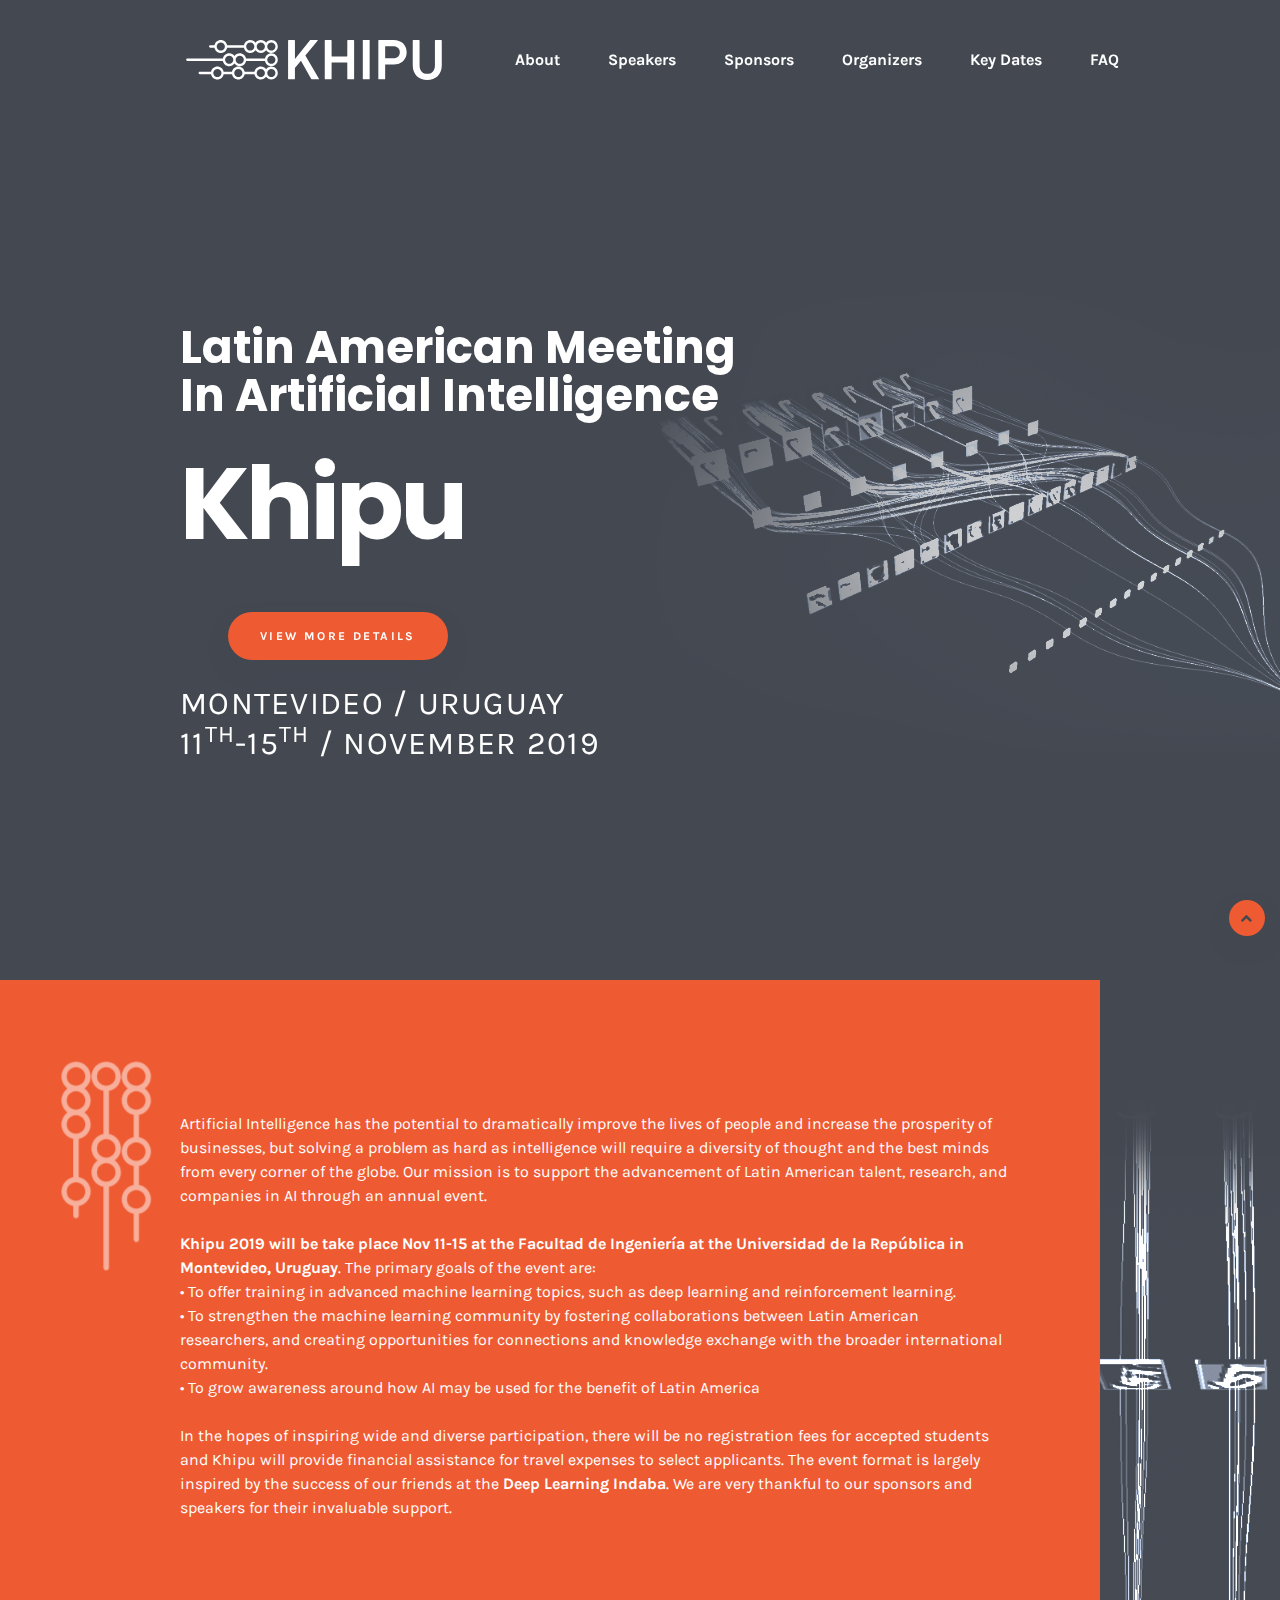
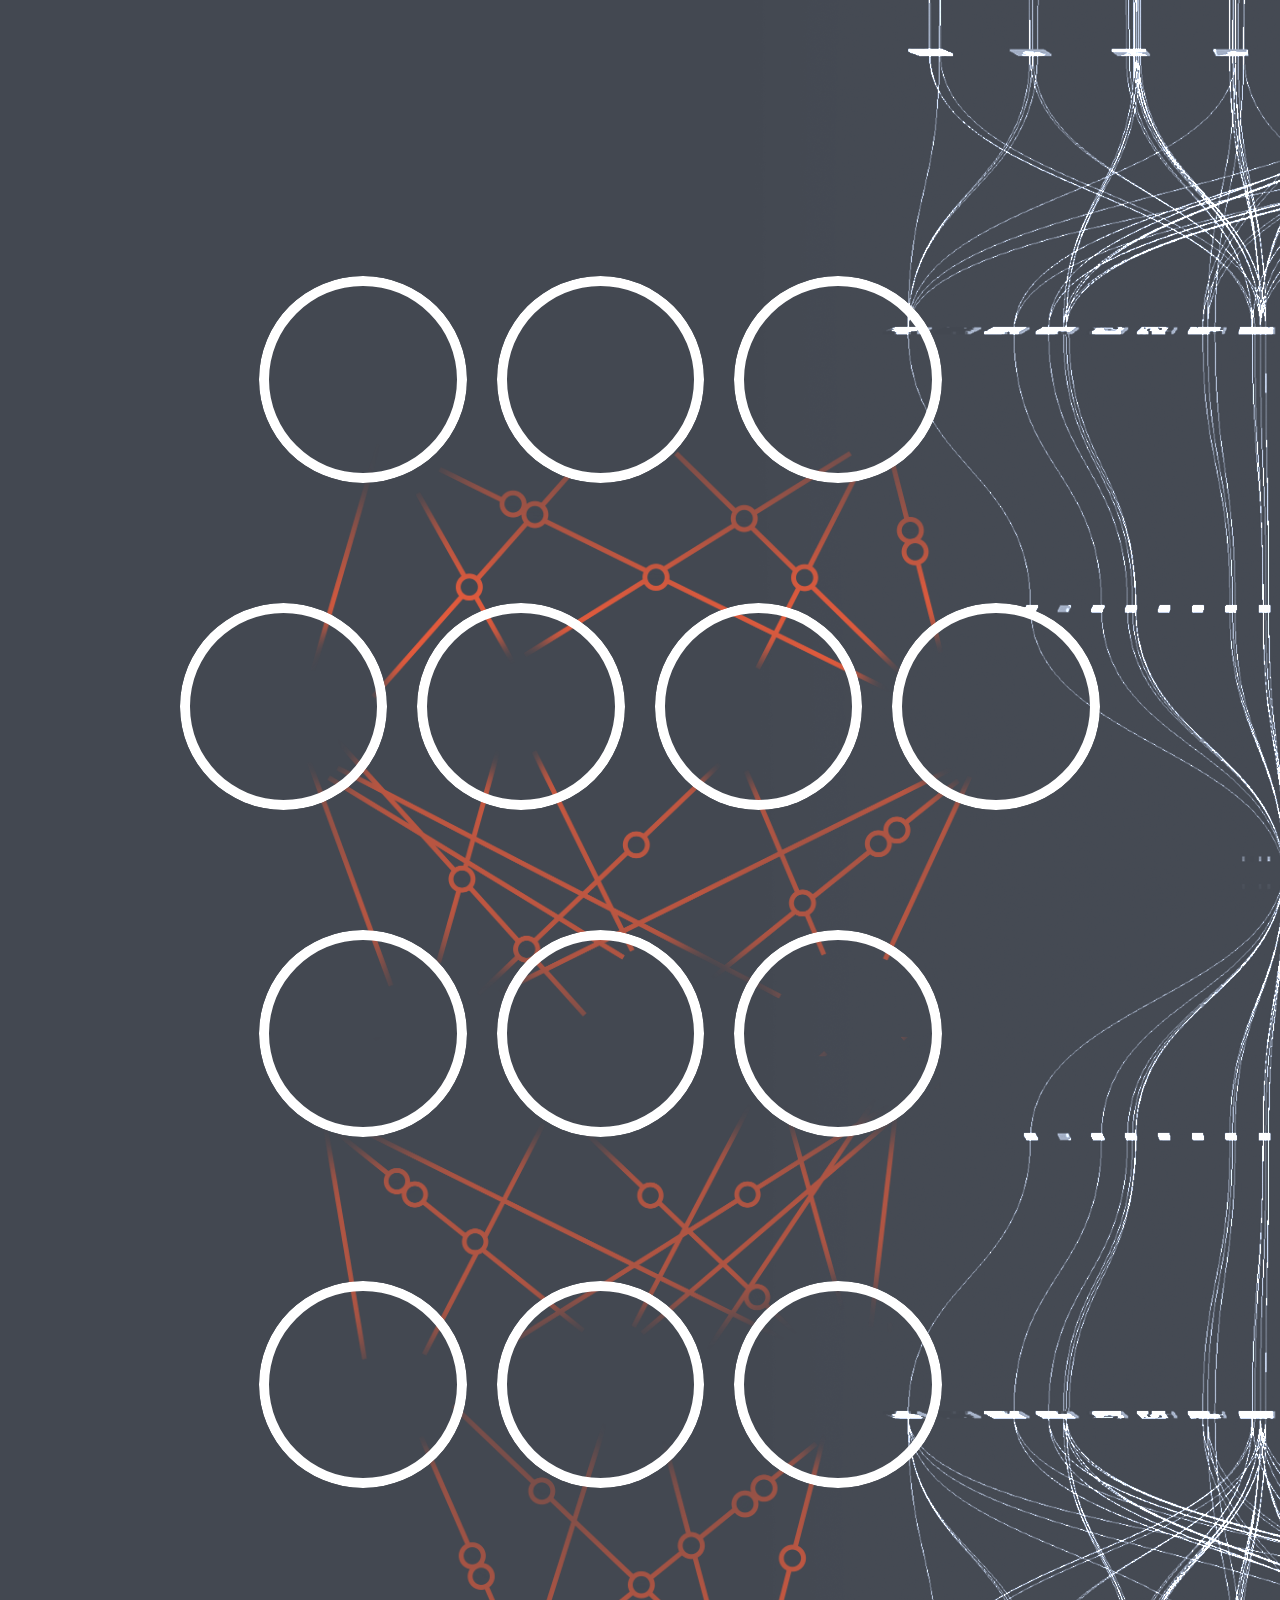
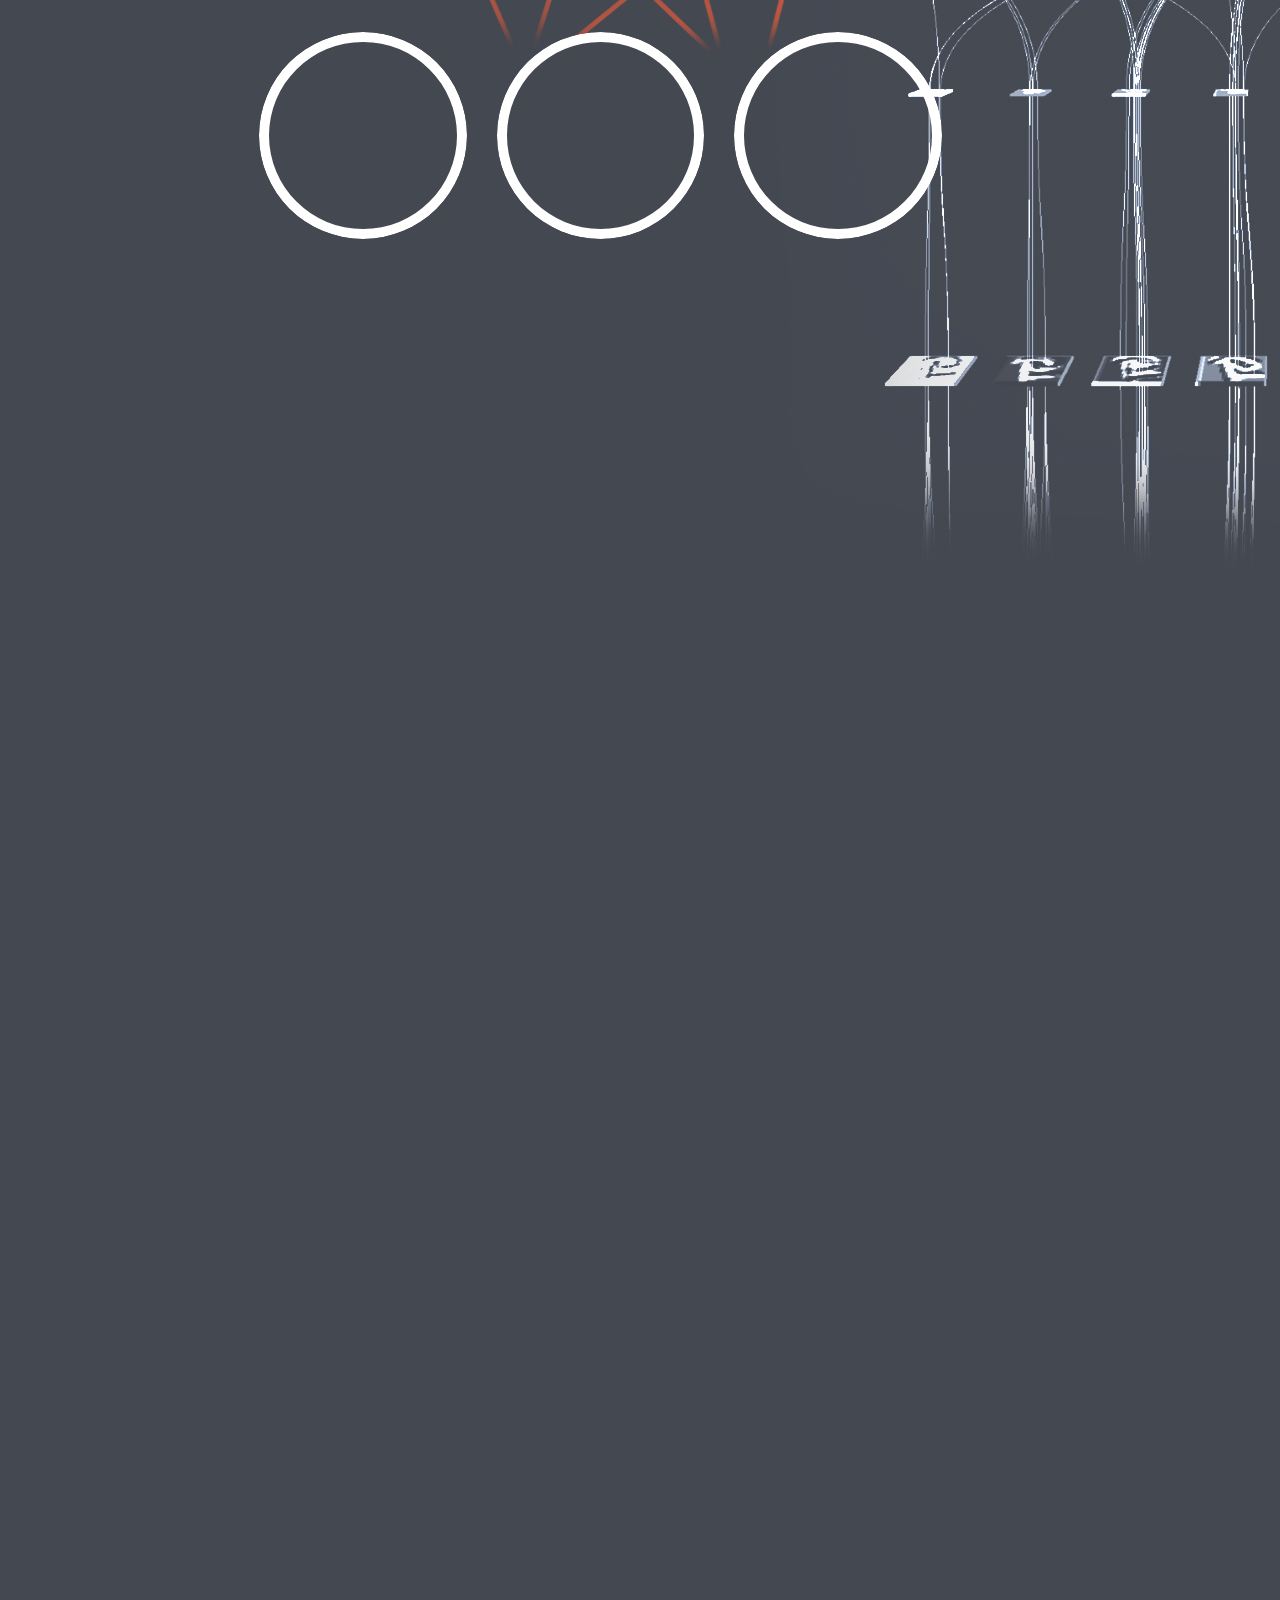
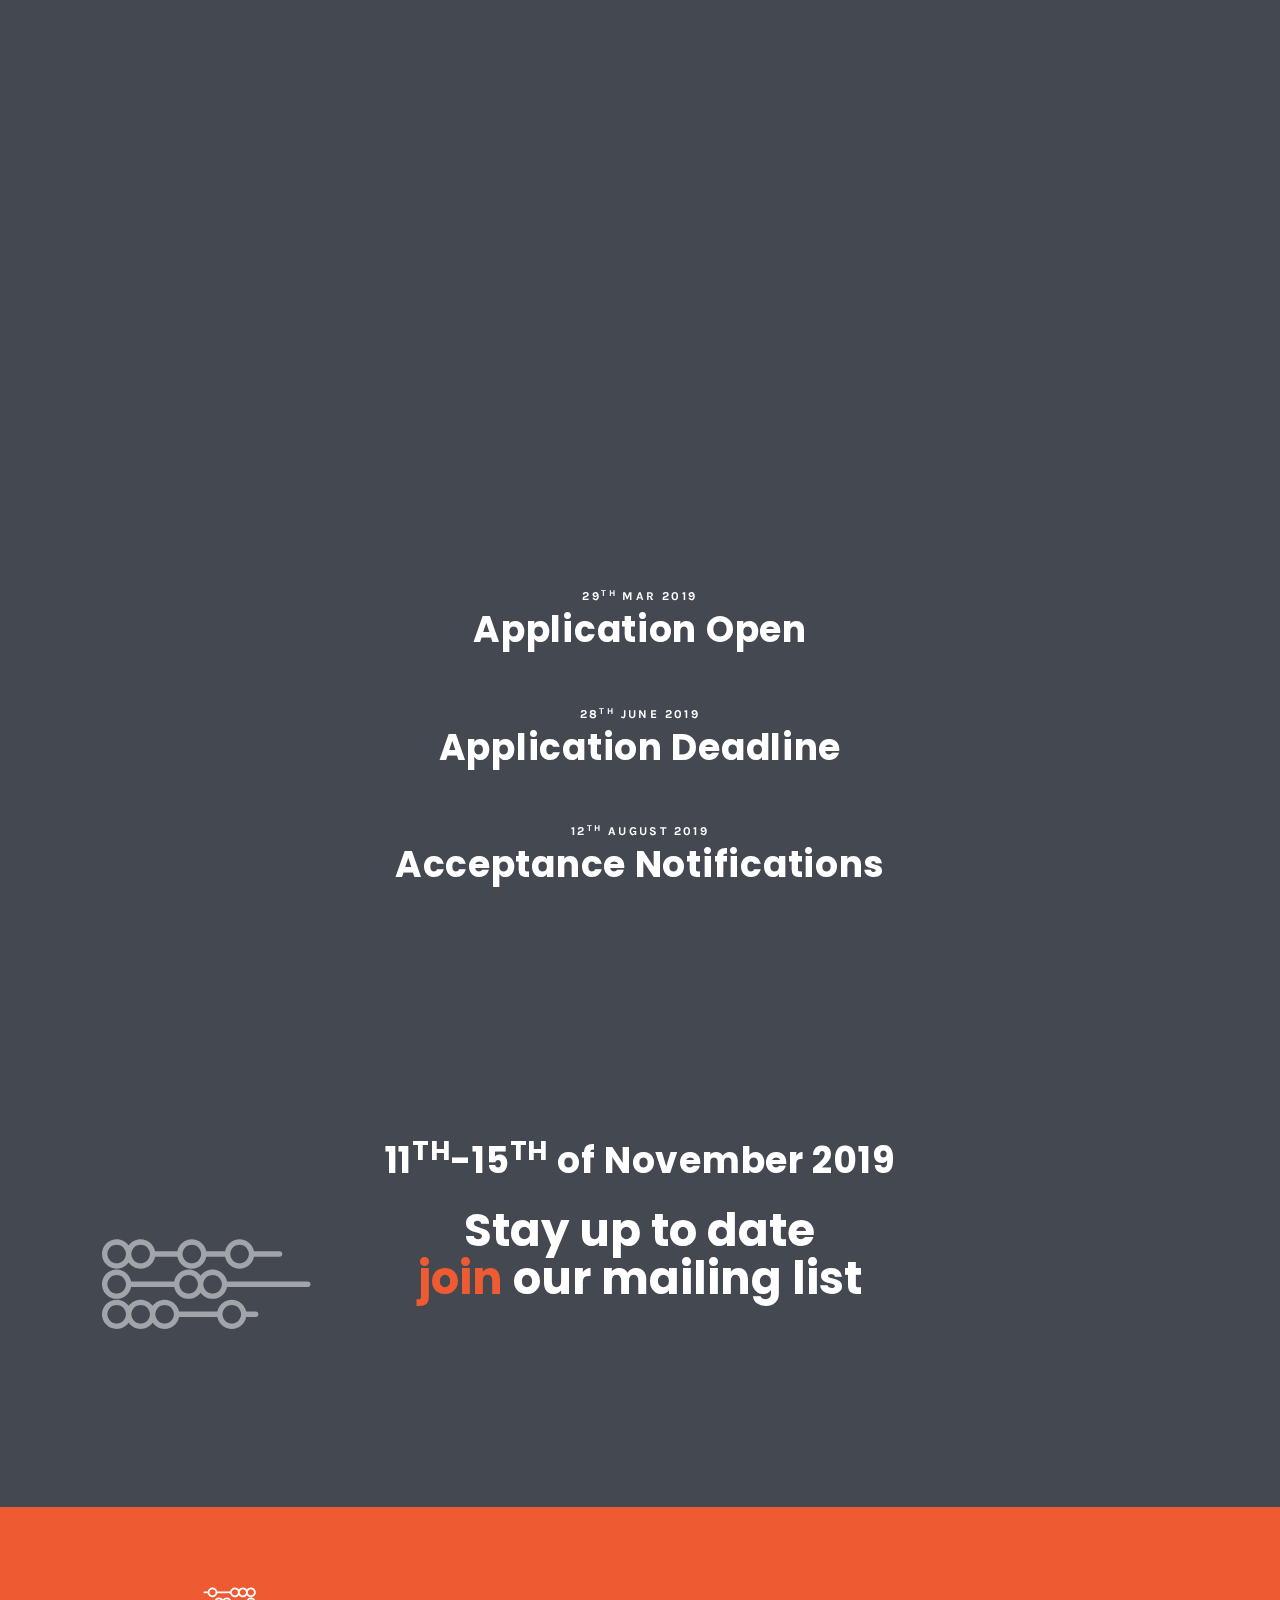
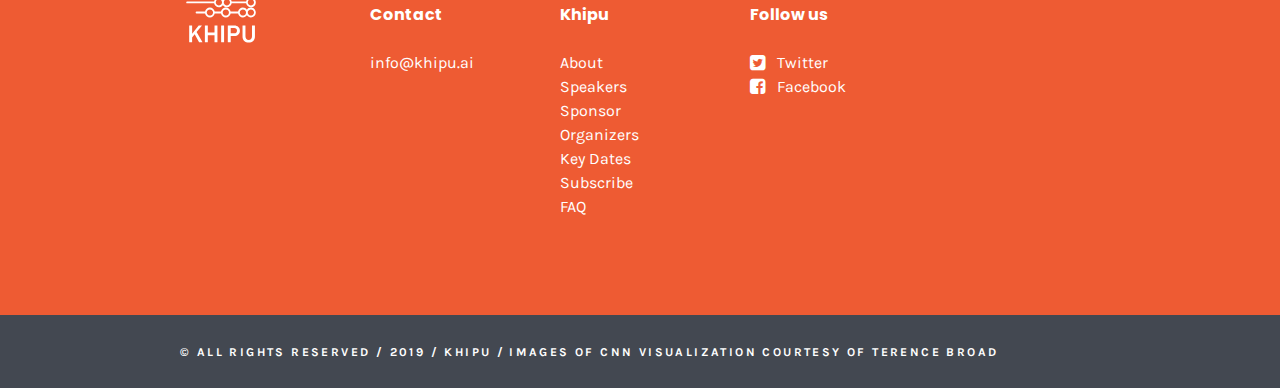
==== commit f8a47c97: "12th not 2nd" ====
--- a/index.html
+++ b/index.html
@@ -1059,7 +1059,7 @@
                                   </div>
                                   <div class="col-12 col-xl-10 offset-xl-1 text-center">
                                     <div class="blog-list__post">
-                                      <span class="blog-list__info sub-head">2<sup>nd</sup> august 2019</span>
+                                      <span class="blog-list__info sub-head">12<sup>th</sup> august 2019</span>
                                       <h5 class="blog-list__title">
                                         Acceptance Notifications
                                       </h5>
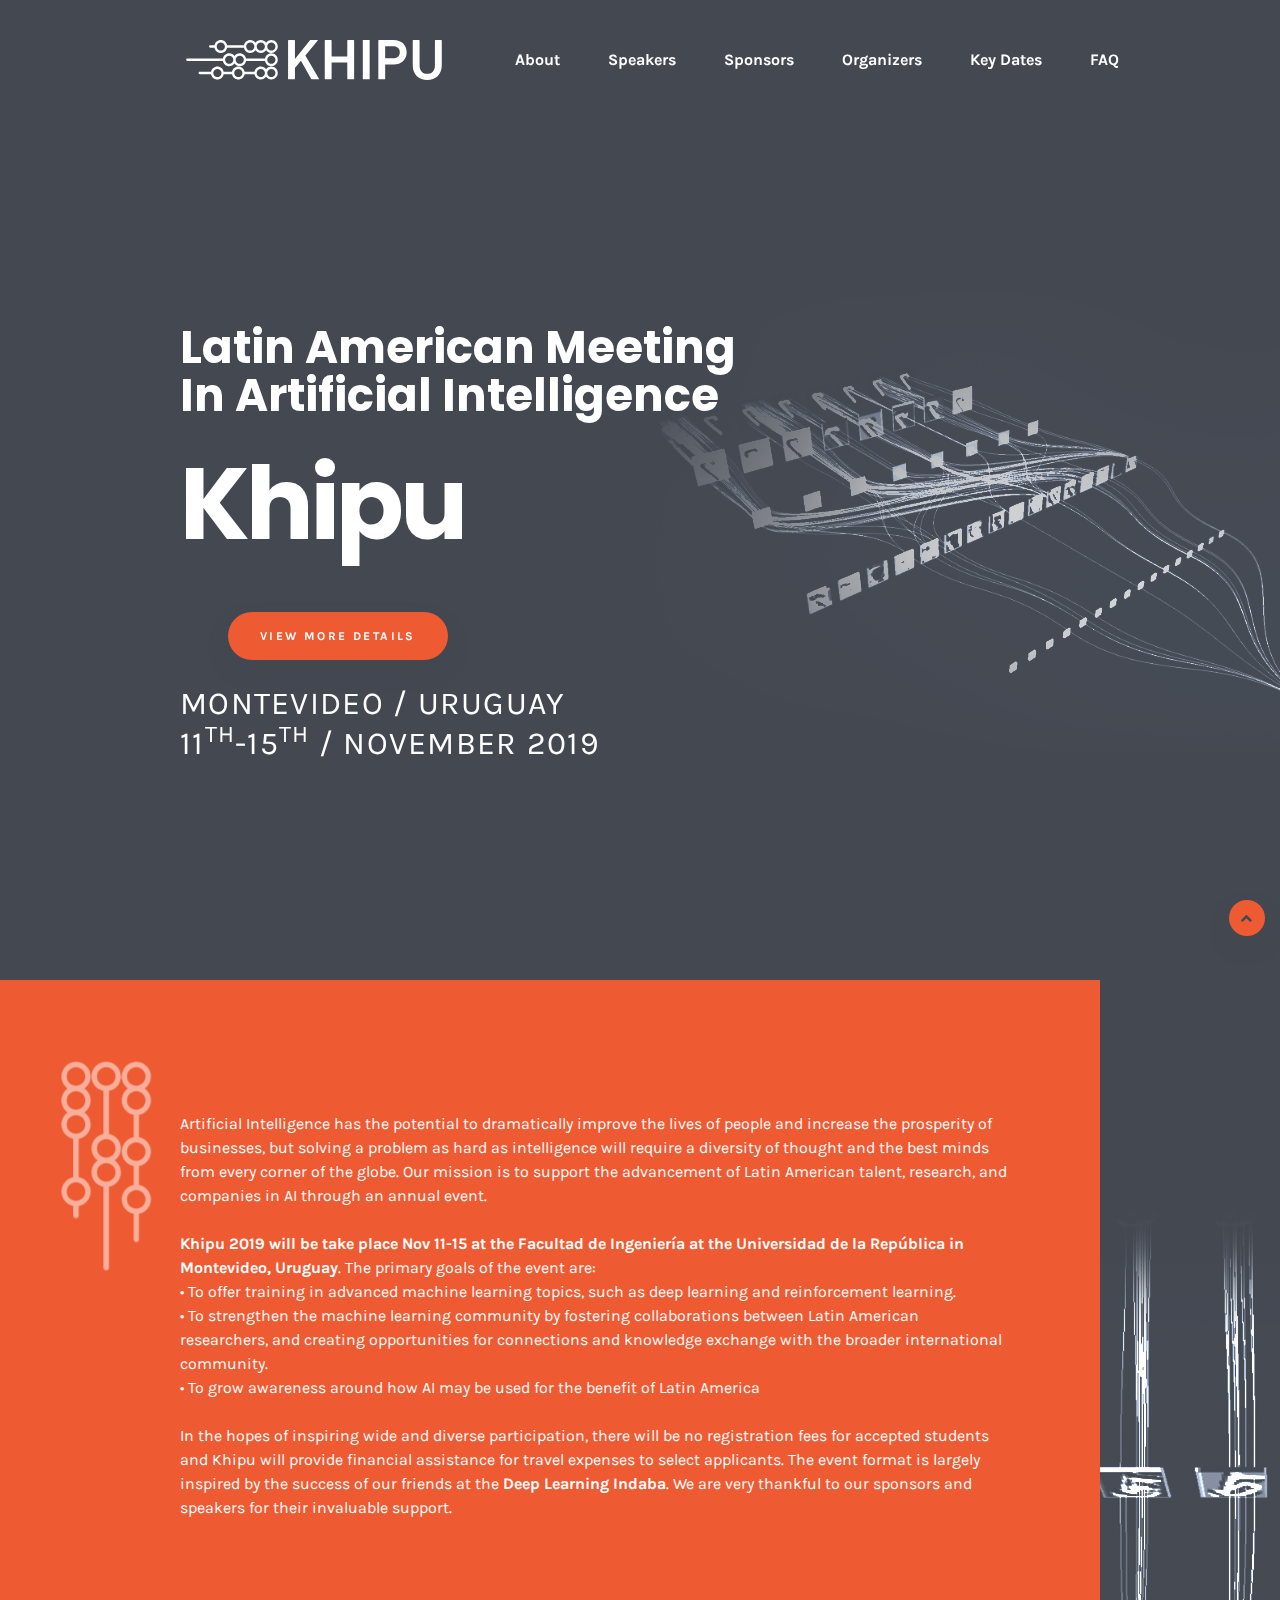
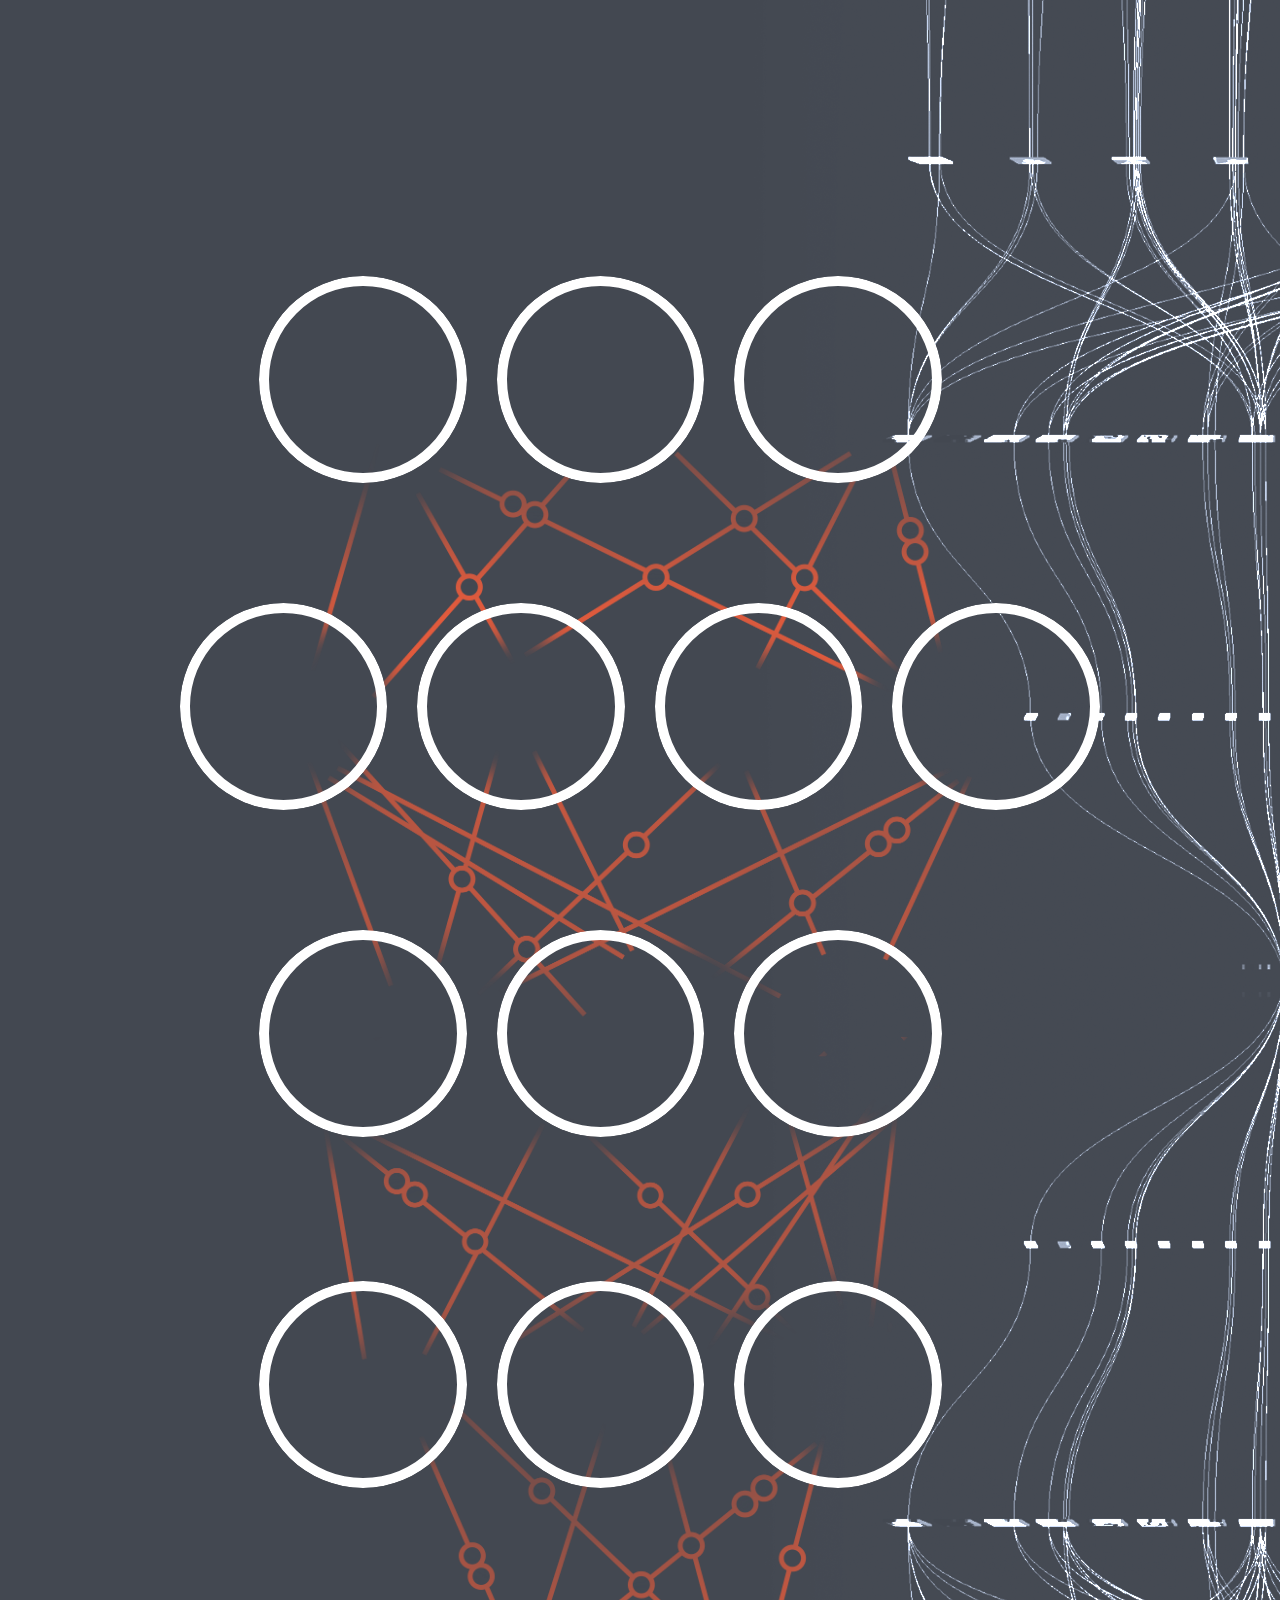
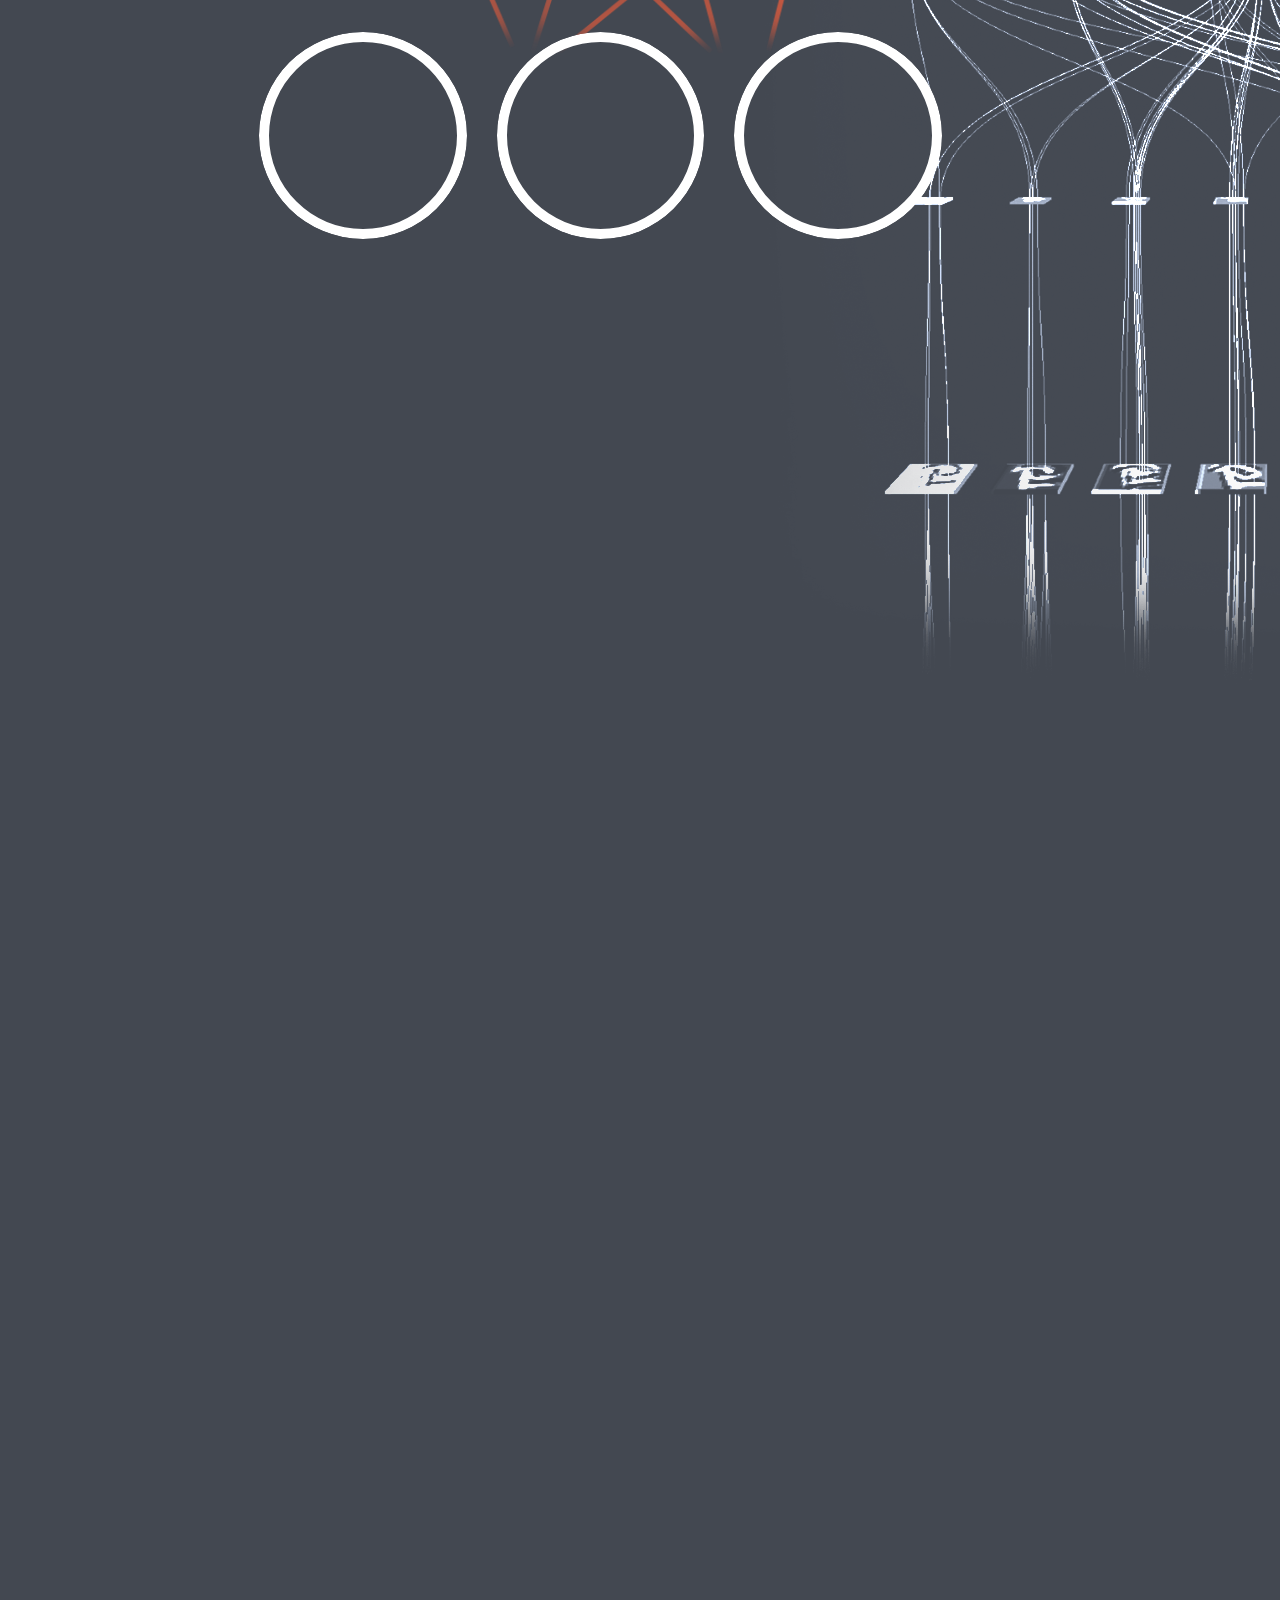
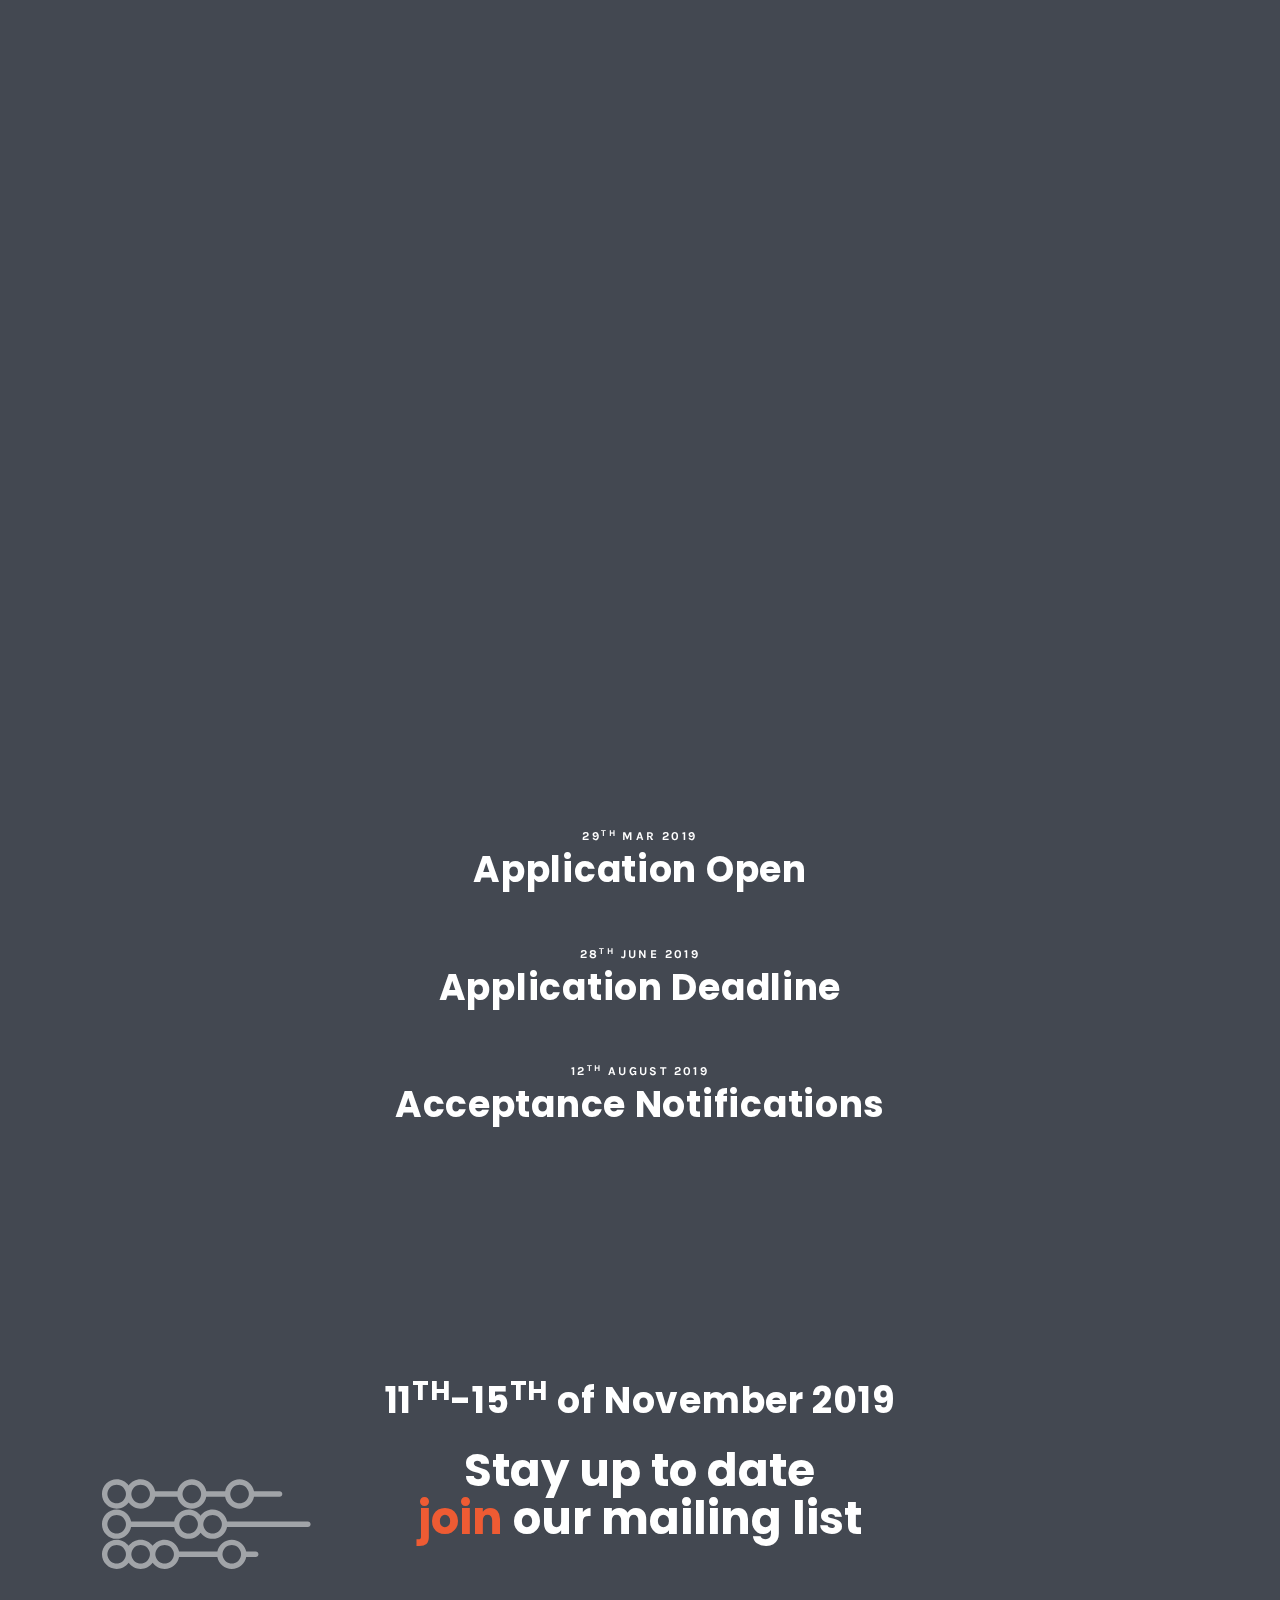
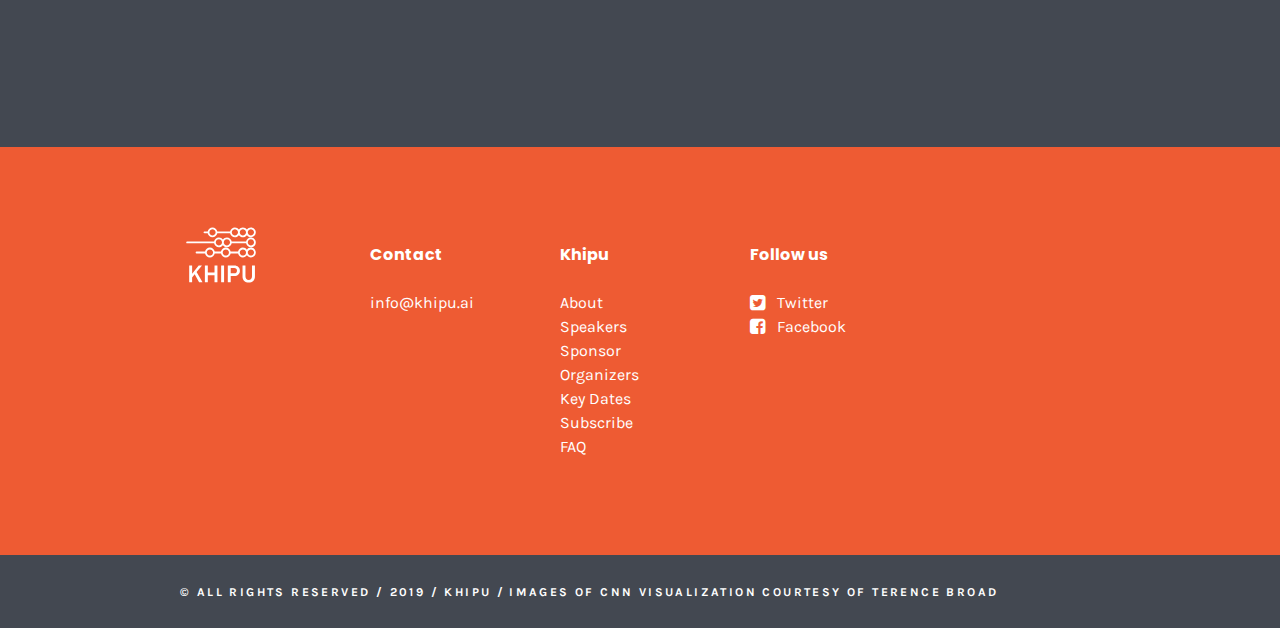
==== commit 8bb707d7: "add facebook, glam st, and mercado libre logos" ====
--- a/index.html
+++ b/index.html
@@ -882,6 +882,44 @@
                </figure>
              </div>
            </div>
+           <div class="in-view__child in-view__child--fadein">
+               <div class="s-l">
+                <figure>
+                  <a href="https://www.mercadolibre.com/">
+                   <img class="lazyload--el lazyload" src="assets/media/stock/mercado-libre-logo.png" alt="" style="height:80px;">
+                 </a>
+               </figure>
+             </div>
+           </div>
+       </div>
+     </div>
+   </div>
+   <div class="container in-view silver">
+      <div class="row padding-top margin-top">
+        <div class="col-12 col-xl-10 offset-xl-1">
+          <h3 class="in-view__child in-view__child--fadein" style="font-size:180%"><span class="color--secondary">Silver Sponsors</span></h3>
+        </div>
+      </div>
+      <div class="row">
+        <div class="s-l-row">
+          <div class="in-view__child in-view__child--fadein">
+            <div class="s-l">
+              <figure>
+                <a href="https://www.facebook.com/">
+                 <img class="lazyload--el lazyload" src="assets/media/stock/facebook-logo.png" width="250">
+               </a>
+             </figure>
+           </div>
+         </div>
+         <div class="in-view__child in-view__child--fadein">
+            <div class="s-l">
+              <figure>
+                <a href="https://glamst.com/">
+                 <img class="lazyload--el lazyload" src="assets/media/stock/glam-st-logo.png" width="250" style="padding-top:15px;">
+               </a>
+             </figure>
+           </div>
+         </div>
        </div>
      </div>
    </div>
--- a/style-custom.css
+++ b/style-custom.css
@@ -120,6 +120,10 @@
 	height: 65px;
 }
 
+.silver .s-l img {
+	height: 85px;
+}
+
 .bronze .s-l img {
 	height: 70px;
 }
